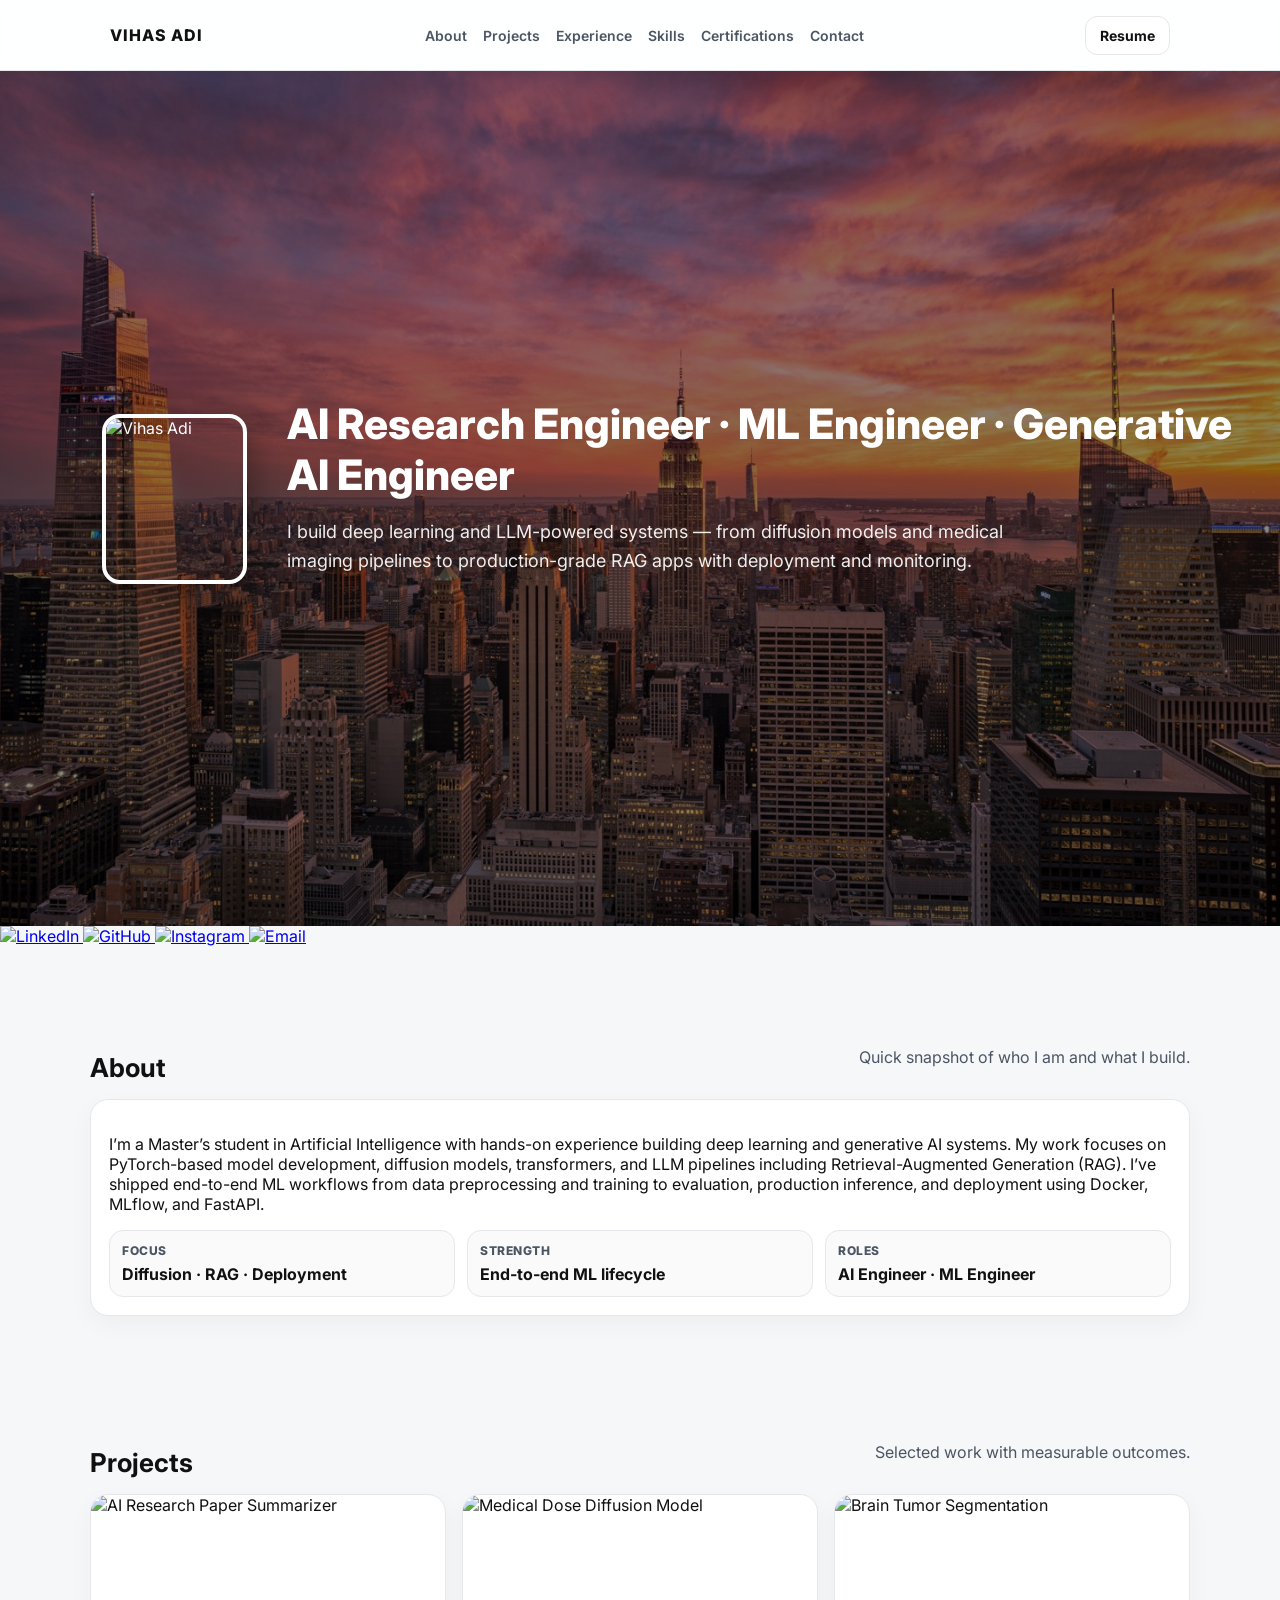
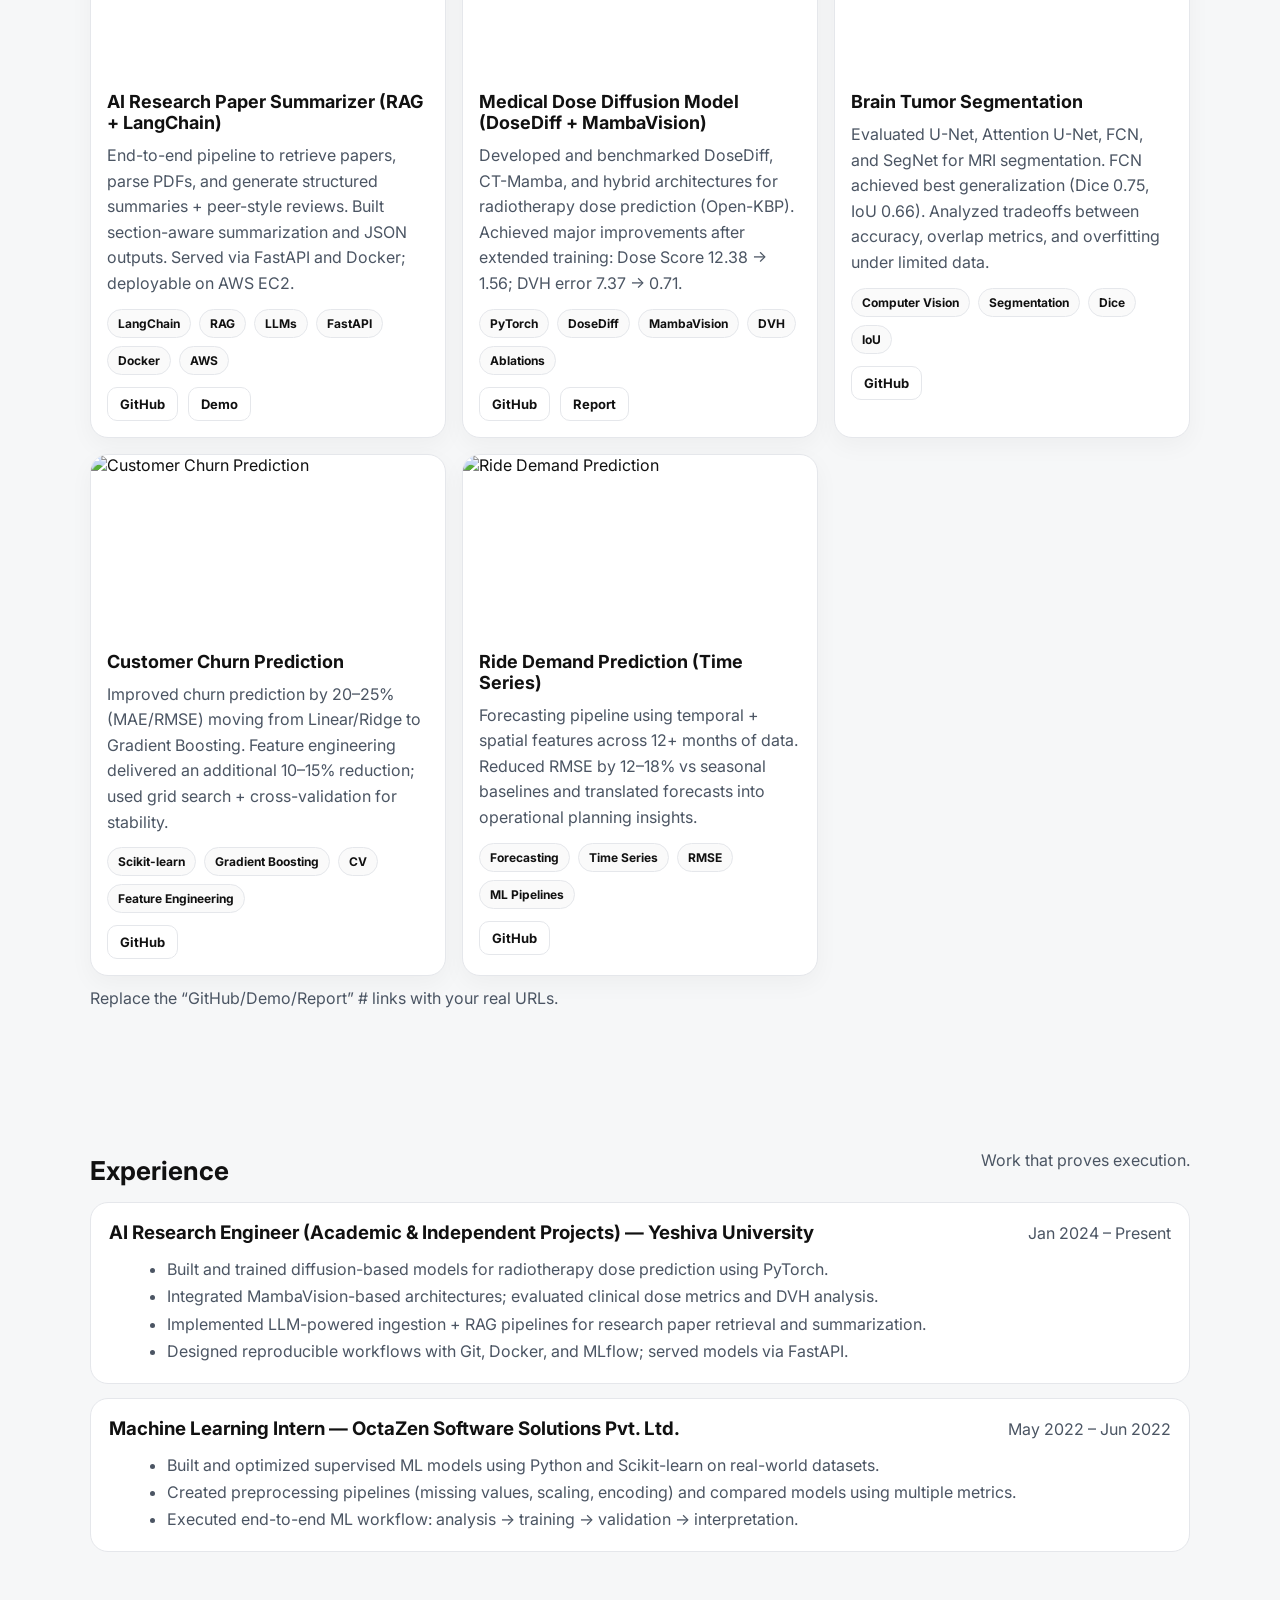
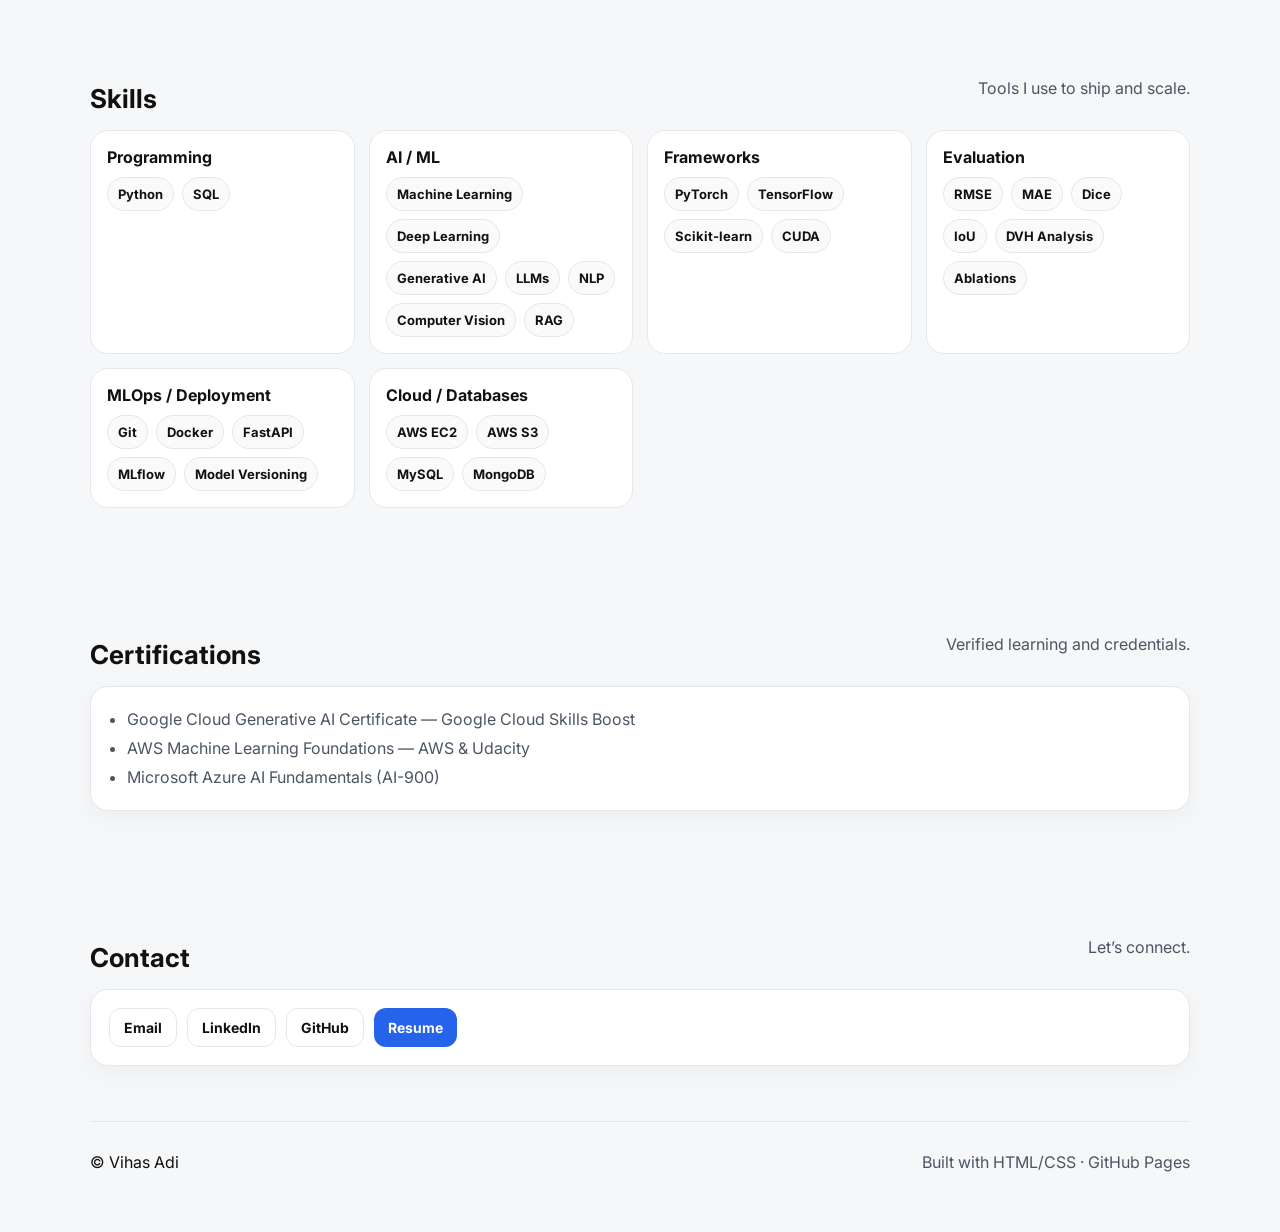
==== index.html @ 81553de4 "Add social media and email links to index.html Added social media links and email contact section." ====
<!doctype html>
<html lang="en">
<head>
  <meta charset="utf-8" />
  <meta name="viewport" content="width=device-width, initial-scale=1" />
  <title>Vihas Adi | AI/ML Portfolio</title>
  <meta name="description" content="Vihas Adi — AI Research Engineer / ML Engineer / Generative AI Engineer. Projects in diffusion models, RAG, deployment, and medical imaging." />
  <link rel="preconnect" href="https://fonts.googleapis.com">
  <link rel="preconnect" href="https://fonts.gstatic.com" crossorigin>
  <link href="https://fonts.googleapis.com/css2?family=Inter:wght@400;600;800&display=swap" rel="stylesheet">
  <link rel="stylesheet" href="styles.css" />
</head>

<body>
  <!-- NAV -->
  <header class="nav">
    <div class="container nav-inner">
      <a class="brand" href="#top">VIHAS ADI</a>
      <nav class="links">
        <a href="#about">About</a>
        <a href="#projects">Projects</a>
        <a href="#experience">Experience</a>
        <a href="#skills">Skills</a>
        <a href="#certs">Certifications</a>
        <a href="#contact">Contact</a>
      </nav>
      <div class="nav-cta">
        <a class="btn" href="files/Vihas_Resume.pdf" target="_blank" rel="noopener">Resume</a>
      </div>
    </div>
  </header>

  <section class="hero">
  <div class="hero-overlay"></div>

  <div class="hero-inner">
    <img src="assets/vihas.jpg" class="hero-photo" alt="Vihas Adi" />

    <div class="hero-text">
      <h1>
        AI Research Engineer · ML Engineer · Generative AI Engineer
      </h1>

      <p class="hero-desc">
        I build deep learning and LLM-powered systems — from diffusion models and
        medical imaging pipelines to production-grade RAG apps with deployment
        and monitoring.
      </p>
    </div>
  </div>
</section>

<div class="hero-socials">
  <a href="https://www.linkedin.com/in/YOUR_LINKEDIN" target="_blank" aria-label="LinkedIn">
    <img src="assets/icons/linkedin.svg" alt="LinkedIn">
  </a>

  <a href="https://github.com/YOUR_GITHUB" target="_blank" aria-label="GitHub">
    <img src="assets/icons/github.svg" alt="GitHub">
  </a>

  <a href="https://www.instagram.com/YOUR_INSTAGRAM" target="_blank" aria-label="Instagram">
    <img src="assets/icons/instagram.svg" alt="Instagram">
  </a>

  <a href="mailto:adivihas@gmail.com" aria-label="Email">
    <img src="assets/icons/mail.svg" alt="Email">
  </a>
</div>


  <main class="container main">
    <!-- ABOUT -->
    <section id="about" class="section">
      <div class="section-head">
        <h2>About</h2>
        <p class="muted">Quick snapshot of who I am and what I build.</p>
      </div>

      <div class="card">
        <p>
          I’m a Master’s student in Artificial Intelligence with hands-on experience building deep learning and generative AI systems.
          My work focuses on PyTorch-based model development, diffusion models, transformers, and LLM pipelines including Retrieval-Augmented Generation (RAG).
          I’ve shipped end-to-end ML workflows from data preprocessing and training to evaluation, production inference, and deployment using Docker, MLflow, and FastAPI.
        </p>
        <div class="facts">
          <div class="fact"><div class="k">Focus</div><div class="v">Diffusion · RAG · Deployment</div></div>
          <div class="fact"><div class="k">Strength</div><div class="v">End-to-end ML lifecycle</div></div>
          <div class="fact"><div class="k">Roles</div><div class="v">AI Engineer · ML Engineer</div></div>
        </div>
      </div>
    </section>

    <!-- PROJECTS -->
    <section id="projects" class="section">
      <div class="section-head">
        <h2>Projects</h2>
        <p class="muted">Selected work with measurable outcomes.</p>
      </div>

      <div class="grid">
        <!-- Project 1 -->
        <article class="project">
          <img src="assets/proj-paper.jpg" alt="AI Research Paper Summarizer" />
          <div class="p-body">
            <h3>AI Research Paper Summarizer (RAG + LangChain)</h3>
            <p>
              End-to-end pipeline to retrieve papers, parse PDFs, and generate structured summaries + peer-style reviews.
              Built section-aware summarization and JSON outputs. Served via FastAPI and Docker; deployable on AWS EC2.
            </p>
            <div class="tags">
              <span>LangChain</span><span>RAG</span><span>LLMs</span><span>FastAPI</span><span>Docker</span><span>AWS</span>
            </div>
            <div class="p-links">
              <a class="btn small" href="#" target="_blank" rel="noopener">GitHub</a>
              <a class="btn small ghost" href="#" target="_blank" rel="noopener">Demo</a>
            </div>
          </div>
        </article>

        <!-- Project 2 -->
        <article class="project">
          <img src="assets/proj-dosediff.jpg" alt="Medical Dose Diffusion Model" />
          <div class="p-body">
            <h3>Medical Dose Diffusion Model (DoseDiff + MambaVision)</h3>
            <p>
              Developed and benchmarked DoseDiff, CT-Mamba, and hybrid architectures for radiotherapy dose prediction (Open-KBP).
              Achieved major improvements after extended training: Dose Score 12.38 → 1.56; DVH error 7.37 → 0.71.
            </p>
            <div class="tags">
              <span>PyTorch</span><span>DoseDiff</span><span>MambaVision</span><span>DVH</span><span>Ablations</span>
            </div>
            <div class="p-links">
              <a class="btn small" href="#" target="_blank" rel="noopener">GitHub</a>
              <a class="btn small ghost" href="#" target="_blank" rel="noopener">Report</a>
            </div>
          </div>
        </article>

        <!-- Project 3 -->
        <article class="project">
          <img src="assets/proj-brain.jpg" alt="Brain Tumor Segmentation" />
          <div class="p-body">
            <h3>Brain Tumor Segmentation</h3>
            <p>
              Evaluated U-Net, Attention U-Net, FCN, and SegNet for MRI segmentation. FCN achieved best generalization (Dice 0.75, IoU 0.66).
              Analyzed tradeoffs between accuracy, overlap metrics, and overfitting under limited data.
            </p>
            <div class="tags">
              <span>Computer Vision</span><span>Segmentation</span><span>Dice</span><span>IoU</span>
            </div>
            <div class="p-links">
              <a class="btn small" href="#" target="_blank" rel="noopener">GitHub</a>
            </div>
          </div>
        </article>

        <!-- Project 4 -->
        <article class="project">
          <img src="assets/proj-churn.jpg" alt="Customer Churn Prediction" />
          <div class="p-body">
            <h3>Customer Churn Prediction</h3>
            <p>
              Improved churn prediction by 20–25% (MAE/RMSE) moving from Linear/Ridge to Gradient Boosting.
              Feature engineering delivered an additional 10–15% reduction; used grid search + cross-validation for stability.
            </p>
            <div class="tags">
              <span>Scikit-learn</span><span>Gradient Boosting</span><span>CV</span><span>Feature Engineering</span>
            </div>
            <div class="p-links">
              <a class="btn small" href="#" target="_blank" rel="noopener">GitHub</a>
            </div>
          </div>
        </article>

        <!-- Project 5 -->
        <article class="project">
          <img src="assets/proj-ride.jpg" alt="Ride Demand Prediction" />
          <div class="p-body">
            <h3>Ride Demand Prediction (Time Series)</h3>
            <p>
              Forecasting pipeline using temporal + spatial features across 12+ months of data.
              Reduced RMSE by 12–18% vs seasonal baselines and translated forecasts into operational planning insights.
            </p>
            <div class="tags">
              <span>Forecasting</span><span>Time Series</span><span>RMSE</span><span>ML Pipelines</span>
            </div>
            <div class="p-links">
              <a class="btn small" href="#" target="_blank" rel="noopener">GitHub</a>
            </div>
          </div>
        </article>
      </div>

      <p class="hint muted">
        Replace the “GitHub/Demo/Report” # links with your real URLs.
      </p>
    </section>

    <!-- EXPERIENCE -->
    <section id="experience" class="section">
      <div class="section-head">
        <h2>Experience</h2>
        <p class="muted">Work that proves execution.</p>
      </div>

      <div class="stack">
        <div class="role">
          <div class="role-head">
            <h3>AI Research Engineer (Academic & Independent Projects) — Yeshiva University</h3>
            <span class="muted">Jan 2024 – Present</span>
          </div>
          <ul>
            <li>Built and trained diffusion-based models for radiotherapy dose prediction using PyTorch.</li>
            <li>Integrated MambaVision-based architectures; evaluated clinical dose metrics and DVH analysis.</li>
            <li>Implemented LLM-powered ingestion + RAG pipelines for research paper retrieval and summarization.</li>
            <li>Designed reproducible workflows with Git, Docker, and MLflow; served models via FastAPI.</li>
          </ul>
        </div>

        <div class="role">
          <div class="role-head">
            <h3>Machine Learning Intern — OctaZen Software Solutions Pvt. Ltd.</h3>
            <span class="muted">May 2022 – Jun 2022</span>
          </div>
          <ul>
            <li>Built and optimized supervised ML models using Python and Scikit-learn on real-world datasets.</li>
            <li>Created preprocessing pipelines (missing values, scaling, encoding) and compared models using multiple metrics.</li>
            <li>Executed end-to-end ML workflow: analysis → training → validation → interpretation.</li>
          </ul>
        </div>
      </div>
    </section>

    <!-- SKILLS -->
    <section id="skills" class="section">
      <div class="section-head">
        <h2>Skills</h2>
        <p class="muted">Tools I use to ship and scale.</p>
      </div>

      <div class="pillgrid">
        <div class="pillcard">
          <h4>Programming</h4>
          <div class="pills"><span>Python</span><span>SQL</span></div>
        </div>
        <div class="pillcard">
          <h4>AI / ML</h4>
          <div class="pills"><span>Machine Learning</span><span>Deep Learning</span><span>Generative AI</span><span>LLMs</span><span>NLP</span><span>Computer Vision</span><span>RAG</span></div>
        </div>
        <div class="pillcard">
          <h4>Frameworks</h4>
          <div class="pills"><span>PyTorch</span><span>TensorFlow</span><span>Scikit-learn</span><span>CUDA</span></div>
        </div>
        <div class="pillcard">
          <h4>Evaluation</h4>
          <div class="pills"><span>RMSE</span><span>MAE</span><span>Dice</span><span>IoU</span><span>DVH Analysis</span><span>Ablations</span></div>
        </div>
        <div class="pillcard">
          <h4>MLOps / Deployment</h4>
          <div class="pills"><span>Git</span><span>Docker</span><span>FastAPI</span><span>MLflow</span><span>Model Versioning</span></div>
        </div>
        <div class="pillcard">
          <h4>Cloud / Databases</h4>
          <div class="pills"><span>AWS EC2</span><span>AWS S3</span><span>MySQL</span><span>MongoDB</span></div>
        </div>
      </div>
    </section>

    <!-- CERTS -->
    <section id="certs" class="section">
      <div class="section-head">
        <h2>Certifications</h2>
        <p class="muted">Verified learning and credentials.</p>
      </div>

      <div class="card">
        <ul class="simple">
          <li>Google Cloud Generative AI Certificate — Google Cloud Skills Boost</li>
          <li>AWS Machine Learning Foundations — AWS & Udacity</li>
          <li>Microsoft Azure AI Fundamentals (AI-900)</li>
        </ul>
      </div>
    </section>

    <!-- CONTACT -->
    <section id="contact" class="section">
      <div class="section-head">
        <h2>Contact</h2>
        <p class="muted">Let’s connect.</p>
      </div>

      <div class="card contact">
        <a class="btn" href="mailto:adivihas@gmail.com">Email</a>
        <a class="btn" href="#" target="_blank" rel="noopener">LinkedIn</a>
        <a class="btn" href="#" target="_blank" rel="noopener">GitHub</a>
        <a class="btn primary" href="files/Vihas_Resume.pdf" target="_blank" rel="noopener">Resume</a>
      </div>
    </section>

    <footer class="footer">
      <span>© <span id="year"></span> Vihas Adi</span>
      <span class="muted">Built with HTML/CSS · GitHub Pages</span>
    </footer>
  </main>

  <script src="script.js"></script>
</body>
</html>
---- styles.css ----
:root{
  --bg:#f6f7f8;
  --white:#ffffff;
  --text:#111111;
  --muted:#4b5563;
  --border:#e5e7eb;
  --shadow: 0 10px 30px rgba(0,0,0,0.08);
  --accent:#111111;
  --accent2:#2563eb;
}

*{ box-sizing:border-box; }
html{ scroll-behavior:smooth; }
body{
  margin:0;
  font-family:Inter,system-ui,Segoe UI,Roboto,Arial,sans-serif;
  color:var(--text);
  background:var(--bg);
}

/* Container */
.container{
  max-width:1100px;
  margin:0 auto;
  padding:0 20px;
}

/* Nav */
.nav{
  position:sticky; top:0; z-index:50;
  background:rgba(255,255,255,0.9);
  backdrop-filter: blur(10px);
  border-bottom:1px solid var(--border);
}
.nav-inner{
  height:70px;
  display:flex;
  align-items:center;
  justify-content:space-between;
  gap:16px;
}
.brand{
  text-decoration:none;
  font-weight:800;
  letter-spacing:1px;
  color:var(--text);
}
.links{
  display:flex;
  gap:16px;
  flex-wrap:wrap;
  justify-content:center;
}
.links a{
  text-decoration:none;
  color:var(--muted);
  font-weight:600;
  font-size:14px;
}
.links a:hover{ color:var(--text); }
.nav-cta{ display:flex; gap:10px; }

/* Buttons */
.btn{
  display:inline-flex;
  align-items:center;
  justify-content:center;
  gap:8px;
  padding:10px 14px;
  border-radius:12px;
  border:1px solid var(--border);
  background:var(--white);
  color:var(--text);
  text-decoration:none;
  font-weight:700;
  font-size:14px;
}
.btn:hover{ transform: translateY(-1px); }
.btn.primary{
  background:var(--accent2);
  border-color:var(--accent2);
  color:#fff;
}
.btn.ghost{
  background:transparent;
}
.btn.small{
  padding:8px 12px;
  border-radius:10px;
  font-size:13px;
}

/* Hero */
.hero{
  height:78vh;
  min-height:560px;
  background-size:cover;
  background-position:center;
  position:relative;
}
.hero-overlay{
  position:absolute; inset:0;
  background: linear-gradient(
    rgba(0,0,0,0.35),
    rgba(0,0,0,0.35)
  );
}
.hero-content{
  position:relative;
  height:100%;
  display:flex;
  align-items:flex-end;
  padding-bottom:40px;
}
.hero-card{
  width:100%;
  display:grid;
  grid-template-columns: 180px 1fr;
  gap:18px;
  background:rgba(255,255,255,0.92);
  border:1px solid rgba(255,255,255,0.6);
  border-radius:18px;
  padding:18px;
  box-shadow: var(--shadow);
}
.avatar{
  width:180px;
  height:180px;
  object-fit:cover;
  border-radius:16px;
  border:1px solid var(--border);
  background:#fff;
}
.hero-text h1{
  margin:0;
  font-size:28px;
  line-height:1.15;
}
.sub{
  margin:10px 0 0;
  color:var(--muted);
  line-height:1.6;
}
.hero-actions{
  margin-top:14px;
  display:flex;
  flex-wrap:wrap;
  gap:10px;
}
.meta{
  margin-top:12px;
  display:flex;
  flex-wrap:wrap;
  gap:14px;
  color:var(--muted);
  font-weight:600;
  font-size:14px;
}
.meta a{ color:var(--muted); text-decoration:none; }
.meta a:hover{ color:var(--text); }

/* Main */
.main{ padding: 30px 0 60px; }
.section{
  padding: 55px 0;
}
.section-head{
  display:flex;
  align-items:flex-end;
  justify-content:space-between;
  gap:18px;
  margin-bottom:16px;
}
.section-head h2{
  margin:0;
  font-size:26px;
}
.muted{ color:var(--muted); }
.card{
  background:var(--white);
  border:1px solid var(--border);
  border-radius:18px;
  padding:18px;
  box-shadow: 0 8px 24px rgba(0,0,0,0.04);
}
.facts{
  margin-top:14px;
  display:grid;
  grid-template-columns: repeat(3, minmax(0,1fr));
  gap:12px;
}
.fact{
  border:1px solid var(--border);
  border-radius:14px;
  padding:12px;
  background:#fafafa;
}
.fact .k{ font-weight:800; font-size:12px; color:var(--muted); text-transform:uppercase; letter-spacing:.5px; }
.fact .v{ margin-top:6px; font-weight:700; }

/* Projects */
.grid{
  display:grid;
  grid-template-columns: repeat(auto-fit, minmax(280px, 1fr));
  gap:16px;
}
.project{
  background:var(--white);
  border:1px solid var(--border);
  border-radius:18px;
  overflow:hidden;
  box-shadow: 0 8px 24px rgba(0,0,0,0.04);
  transition: transform .2s ease;
}
.project:hover{ transform: translateY(-2px); }
.project img{
  width:100%;
  height:180px;
  object-fit:cover;
  display:block;
}
.p-body{ padding:16px; }
.p-body h3{ margin:0; font-size:18px; }
.p-body p{ margin:10px 0 0; color:var(--muted); line-height:1.6; }
.tags{
  margin-top:12px;
  display:flex;
  flex-wrap:wrap;
  gap:8px;
}
.tags span{
  font-size:12px;
  font-weight:700;
  padding:6px 10px;
  border-radius:999px;
  border:1px solid var(--border);
  background:#fafafa;
}
.p-links{
  margin-top:12px;
  display:flex;
  gap:10px;
  flex-wrap:wrap;
}
.hint{ margin-top:12px; }

/* Experience */
.stack{ display:grid; gap:14px; }
.role{
  background:var(--white);
  border:1px solid var(--border);
  border-radius:18px;
  padding:18px;
}
.role-head{
  display:flex;
  justify-content:space-between;
  gap:12px;
  flex-wrap:wrap;
  align-items:baseline;
}
.role h3{ margin:0; }
.role ul{
  margin:12px 0 0 18px;
  color:var(--muted);
  line-height:1.7;
}

/* Skills */
.pillgrid{
  display:grid;
  grid-template-columns: repeat(auto-fit, minmax(260px,1fr));
  gap:14px;
}
.pillcard{
  background:var(--white);
  border:1px solid var(--border);
  border-radius:18px;
  padding:16px;
}
.pillcard h4{ margin:0 0 10px; }
.pills{
  display:flex;
  flex-wrap:wrap;
  gap:8px;
}
.pills span{
  font-size:13px;
  font-weight:700;
  padding:8px 10px;
  border-radius:999px;
  border:1px solid var(--border);
  background:#fafafa;
}

/* Lists */
.simple{ margin:0; padding-left:18px; color:var(--muted); line-height:1.8; }

/* Contact */
.contact{ display:flex; gap:10px; flex-wrap:wrap; }

/* Footer */
.footer{
  padding-top:30px;
  border-top:1px solid var(--border);
  display:flex;
  justify-content:space-between;
  gap:12px;
  flex-wrap:wrap;
}

/* Responsive */
@media (max-width: 860px){
  .links{ display:none; } /* keep simple on mobile; you can add hamburger later */
  .hero-card{ grid-template-columns: 1fr; }
  .avatar{ width:140px; height:140px; }
  .facts{ grid-template-columns: 1fr; }
  .hero{ min-height:640px; }
}

/* FULL-BLEED HERO */
.hero {
  position: relative;
  height: 100vh;
  background-image: url("assets/nyc.jpg");
  background-size: cover;
  background-position: center top;
}

/* Dark overlay for contrast */
.hero-overlay {
  position: absolute;
  inset: 0;
  background: rgba(0, 0, 0, 0.45);
}

/* Content container */
.hero-inner {
  position: relative;
  height: 100%;
  display: flex;
  align-items: center;
  gap: 40px;
  padding-left: 8%;
  color: white;
}

/* Profile photo */
.hero-photo {
  width: 180px;
  height: 180px;
  object-fit: cover;
  border-radius: 18px;
  border: 4px solid white;
  box-shadow: 0 10px 40px rgba(0,0,0,0.4);
}

/* Text */
.hero-text h1 {
  font-size: 48px;
  font-weight: 800;
  margin-bottom: 10px;
}

.hero-text h2 {
  font-size: 20px;
  font-weight: 500;
  color: rgba(255,255,255,0.9);
}

/* Mobile */
@media (max-width: 768px) {
  .hero-inner {
    flex-direction: column;
    padding: 0 20px;
    text-align: center;
    justify-content: center;
  }

  .hero-photo {
    width: 140px;
    height: 140px;
  }

  .hero-text h1 {
    font-size: 32px;
  }
}

/* FULL HERO – TEXT DIRECTLY ON IMAGE */
.hero {
  position: relative;
  height: 95vh;
  background-image: url("assets/nyc.jpg");
  background-size: cover;
  background-position: center top;
}

/* Overlay */
.hero-overlay {
  position: absolute;
  inset: 0;
  background: rgba(0, 0, 0, 0.45);
}

/* Layout */
.hero-inner {
  position: relative;
  height: 100%;
  display: flex;
  align-items: center;
  gap: 40px;
  padding-left: 8%;
  color: white;
}

/* Photo */
.hero-photo {
  width: 170px;
  height: 170px;
  border-radius: 18px;
  object-fit: cover;
  border: 4px solid white;
  box-shadow: 0 12px 40px rgba(0,0,0,0.45);
}

/* Text */
.hero-text h1 {
  font-size: 42px;
  font-weight: 800;
  line-height: 1.2;
  margin-bottom: 14px;
}

.hero-desc {
  font-size: 18px;
  max-width: 760px;
  line-height: 1.6;
  color: rgba(255,255,255,0.92);
  margin-bottom: 22px;
}

/* Buttons */
.hero-buttons {
  display: flex;
  gap: 12px;
  margin-bottom: 14px;
}

.btn.primary {
  background: #2563eb;
  color: white;
  border: none;
}

.btn.outline {
  background: transparent;
  border: 1px solid rgba(255,255,255,0.7);
  color: white;
}

/* Contact row */
.hero-meta {
  font-size: 14px;
  color: rgba(255,255,255,0.85);
}

/* Mobile */
@media (max-width: 768px) {
  .hero-inner {
    flex-direction: column;
    text-align: center;
    padding: 0 20px;
    justify-content: center;
  }

  .hero-text h1 {
    font-size: 30px;
  }

  .hero-desc {
    font-size: 16px;
  }
}
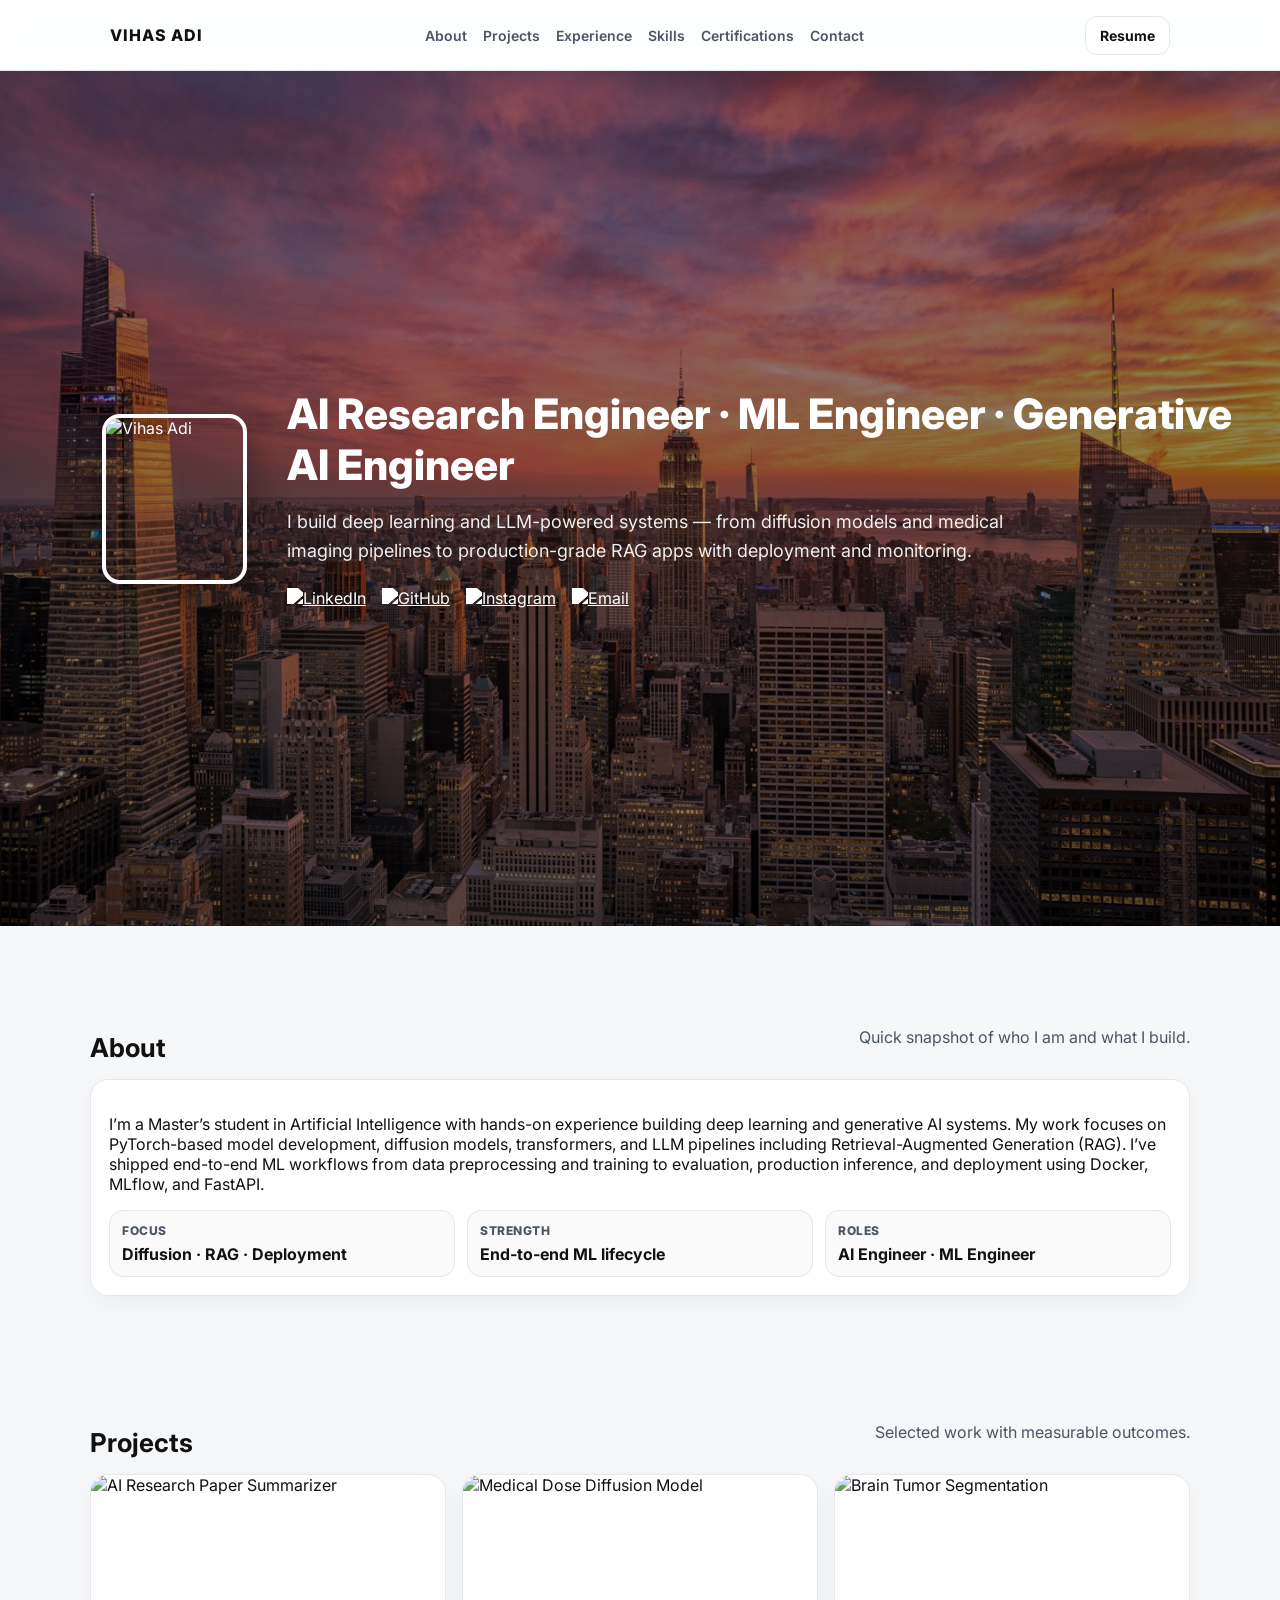
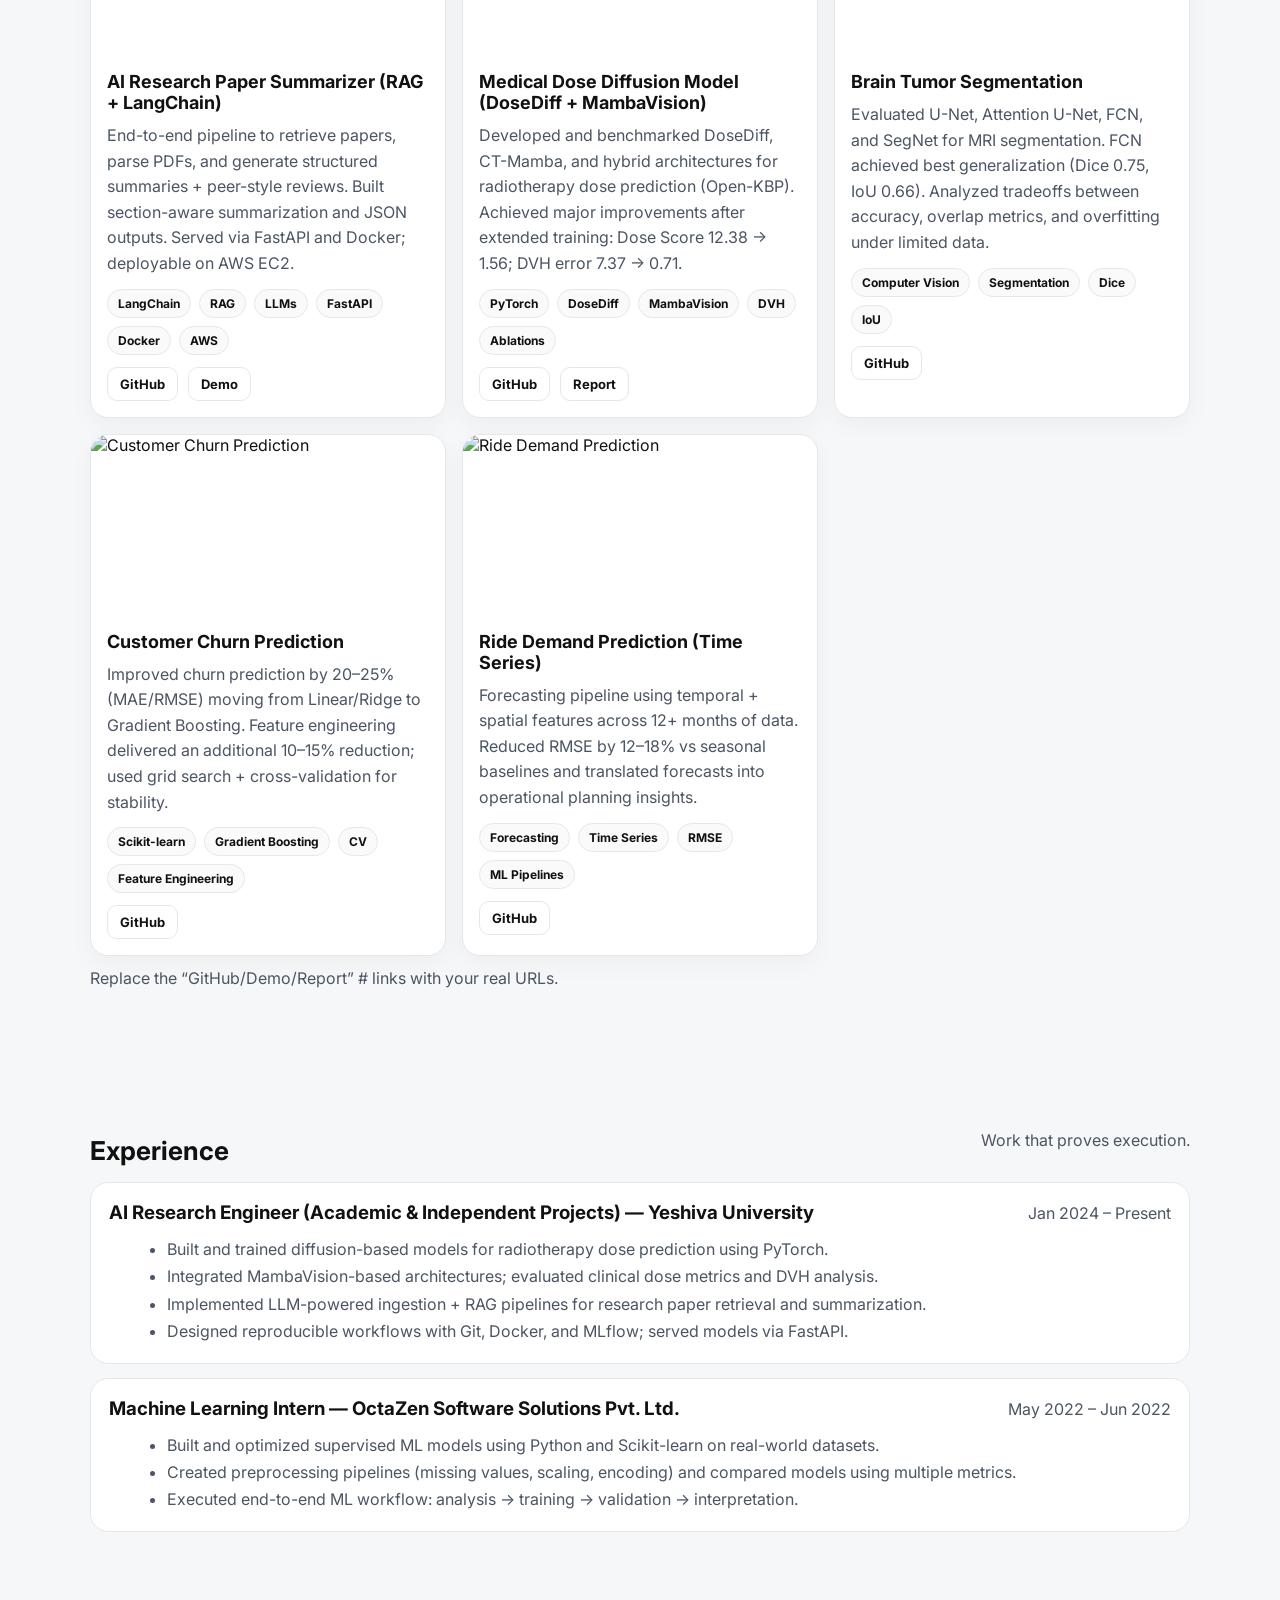
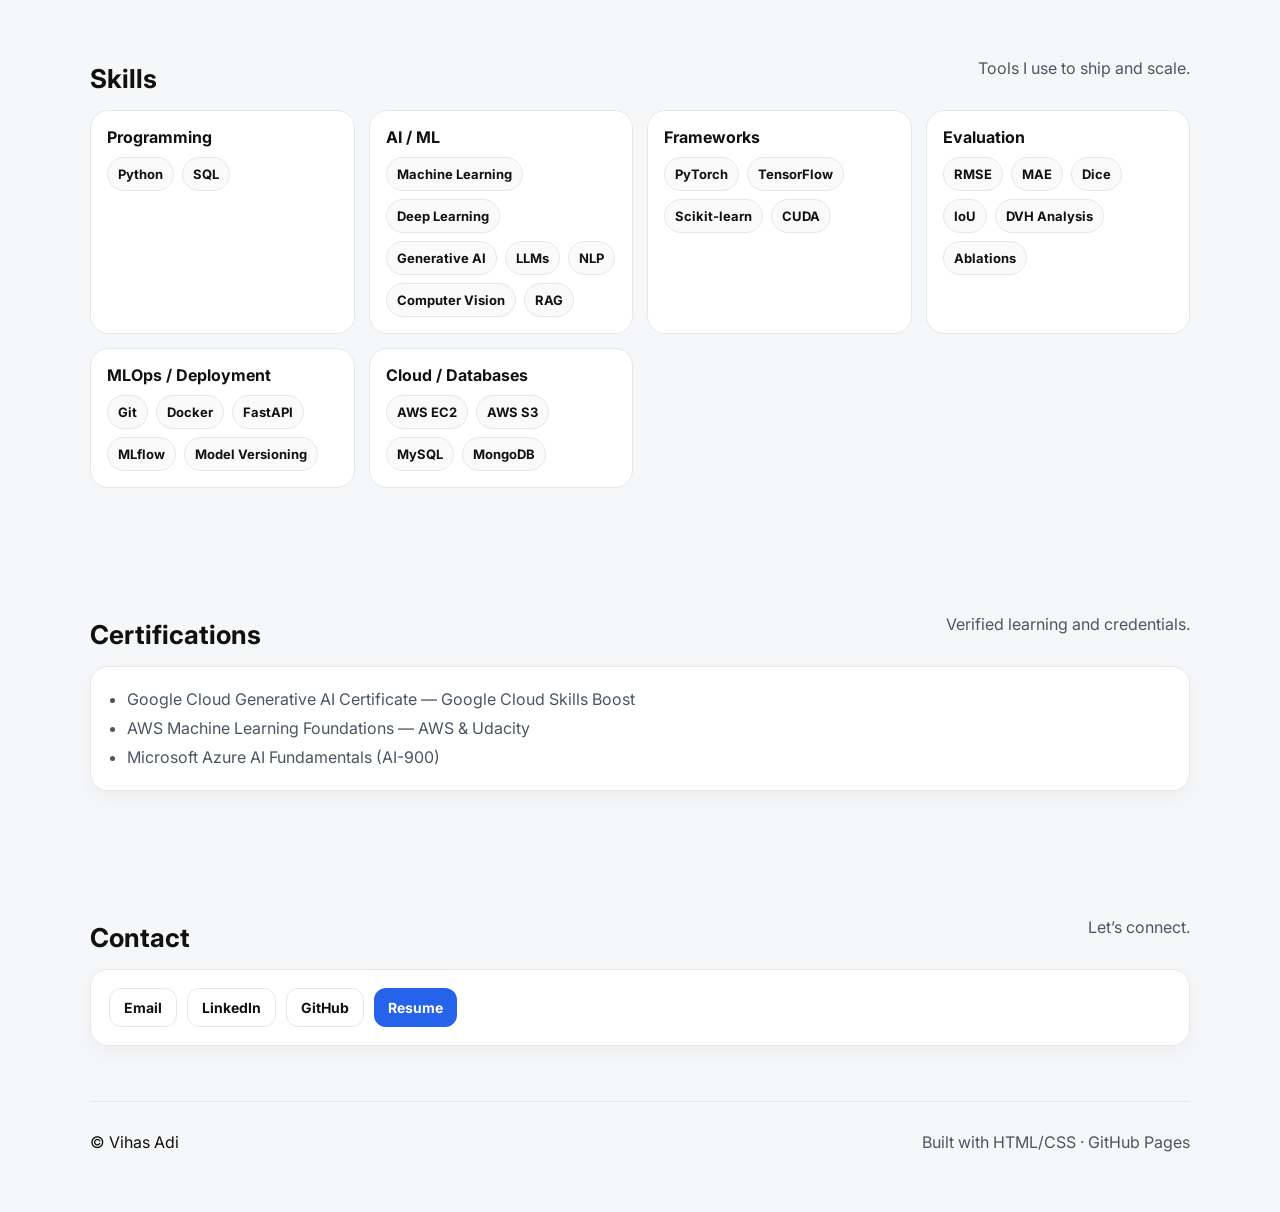
==== commit d37eb89d: "Update LinkedIn and GitHub links in index.html" ====
--- a/index.html
+++ b/index.html
@@ -46,27 +46,45 @@
         medical imaging pipelines to production-grade RAG apps with deployment
         and monitoring.
       </p>
+
+      <!-- SOCIAL ICONS (UNDER DESCRIPTION) -->
+      <div class="hero-socials">
+        <a class="icon-link"
+           href="https://www.linkedin.com/in/vihas-adi-009531294/"
+           target="_blank"
+           rel="noopener"
+           aria-label="LinkedIn">
+          <img class="icon" src="assets/icons/linkedin.png" alt="LinkedIn">
+        </a>
+
+        <a class="icon-link"
+           href="https://github.com/Vihasadi"
+           target="_blank"
+           rel="noopener"
+           aria-label="GitHub">
+          <img class="icon" src="assets/icons/github.png" alt="GitHub">
+        </a>
+
+        <a class="icon-link"
+           href="https://www.instagram.com/vihas_adi"
+           target="_blank"
+           rel="noopener"
+           aria-label="Instagram">
+          <img class="icon" src="assets/icons/instagram.png" alt="Instagram">
+        </a>
+
+        <a class="icon-link"
+           href="mailto:adivihas@gmail.com"
+           aria-label="Send email to Vihas"
+           title="Email me">
+          <img class="icon" src="assets/icons/mail.png" alt="Email">
+        </a>
+      </div>
     </div>
   </div>
 </section>
 
-<div class="hero-socials">
-  <a href="https://www.linkedin.com/in/YOUR_LINKEDIN" target="_blank" aria-label="LinkedIn">
-    <img src="assets/icons/linkedin.svg" alt="LinkedIn">
-  </a>
-
-  <a href="https://github.com/YOUR_GITHUB" target="_blank" aria-label="GitHub">
-    <img src="assets/icons/github.svg" alt="GitHub">
-  </a>
-
-  <a href="https://www.instagram.com/YOUR_INSTAGRAM" target="_blank" aria-label="Instagram">
-    <img src="assets/icons/instagram.svg" alt="Instagram">
-  </a>
-
-  <a href="mailto:adivihas@gmail.com" aria-label="Email">
-    <img src="assets/icons/mail.svg" alt="Email">
-  </a>
-</div>
+
 
 
   <main class="container main">
@@ -292,8 +310,8 @@
 
       <div class="card contact">
         <a class="btn" href="mailto:adivihas@gmail.com">Email</a>
-        <a class="btn" href="#" target="_blank" rel="noopener">LinkedIn</a>
-        <a class="btn" href="#" target="_blank" rel="noopener">GitHub</a>
+        <a class="btn" href="https://www.linkedin.com/in/vihas-adi-009531294/" target="_blank" rel="noopener">LinkedIn</a>
+        <a class="btn" href="https://github.com/Vihasadi" target="_blank" rel="noopener">GitHub</a>
         <a class="btn primary" href="files/Vihas_Resume.pdf" target="_blank" rel="noopener">Resume</a>
       </div>
     </section>
--- a/styles.css
+++ b/styles.css
@@ -482,3 +482,23 @@
     font-size: 16px;
   }
 }
+/* HERO SOCIAL ICONS */
+.hero-socials{
+  display:flex;
+  gap:16px;
+  margin-top:18px;
+  align-items:center;
+}
+
+.hero-socials .icon{
+  width:28px;
+  height:28px;
+  object-fit:contain;
+  filter: brightness(0) invert(1); /* turns dark PNG icons white */
+  transition: transform .2s ease, opacity .2s ease;
+}
+
+.hero-socials .icon-link:hover .icon{
+  transform: translateY(-3px);
+  opacity: 0.85;
+}
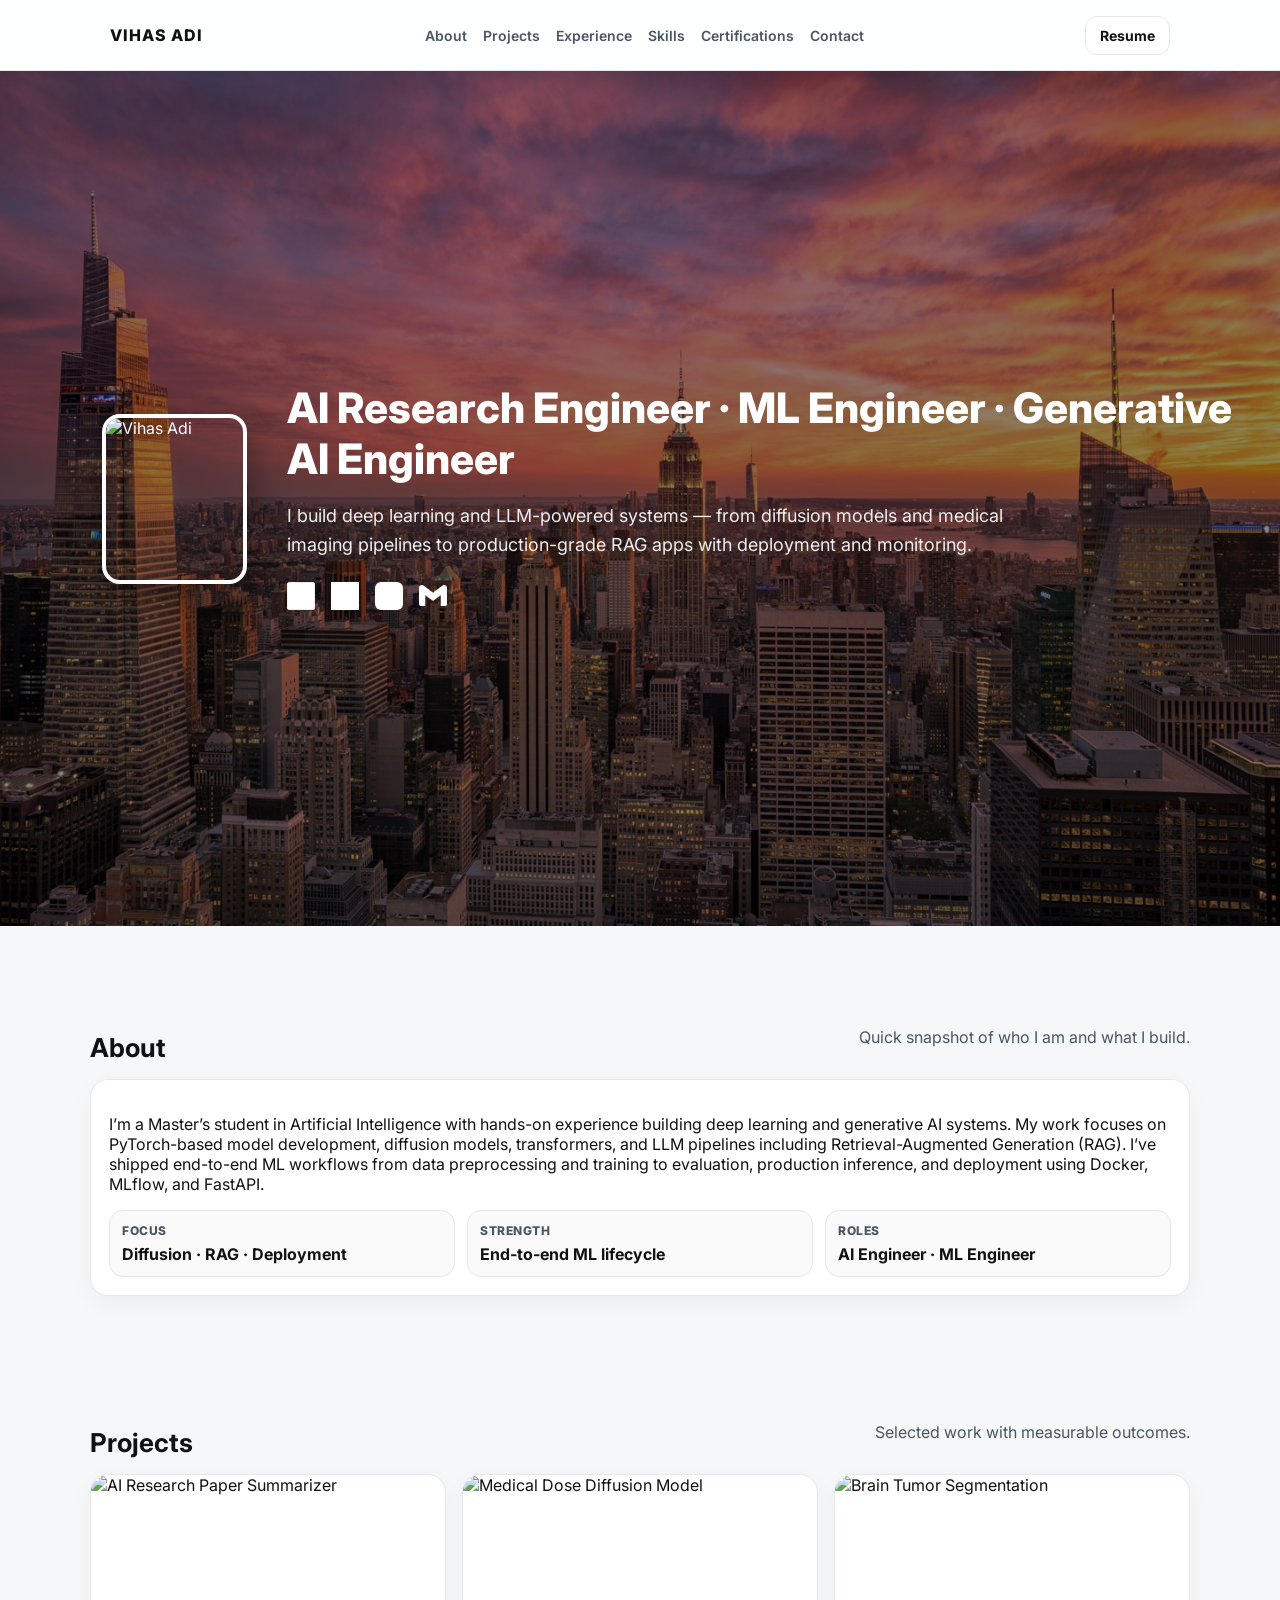
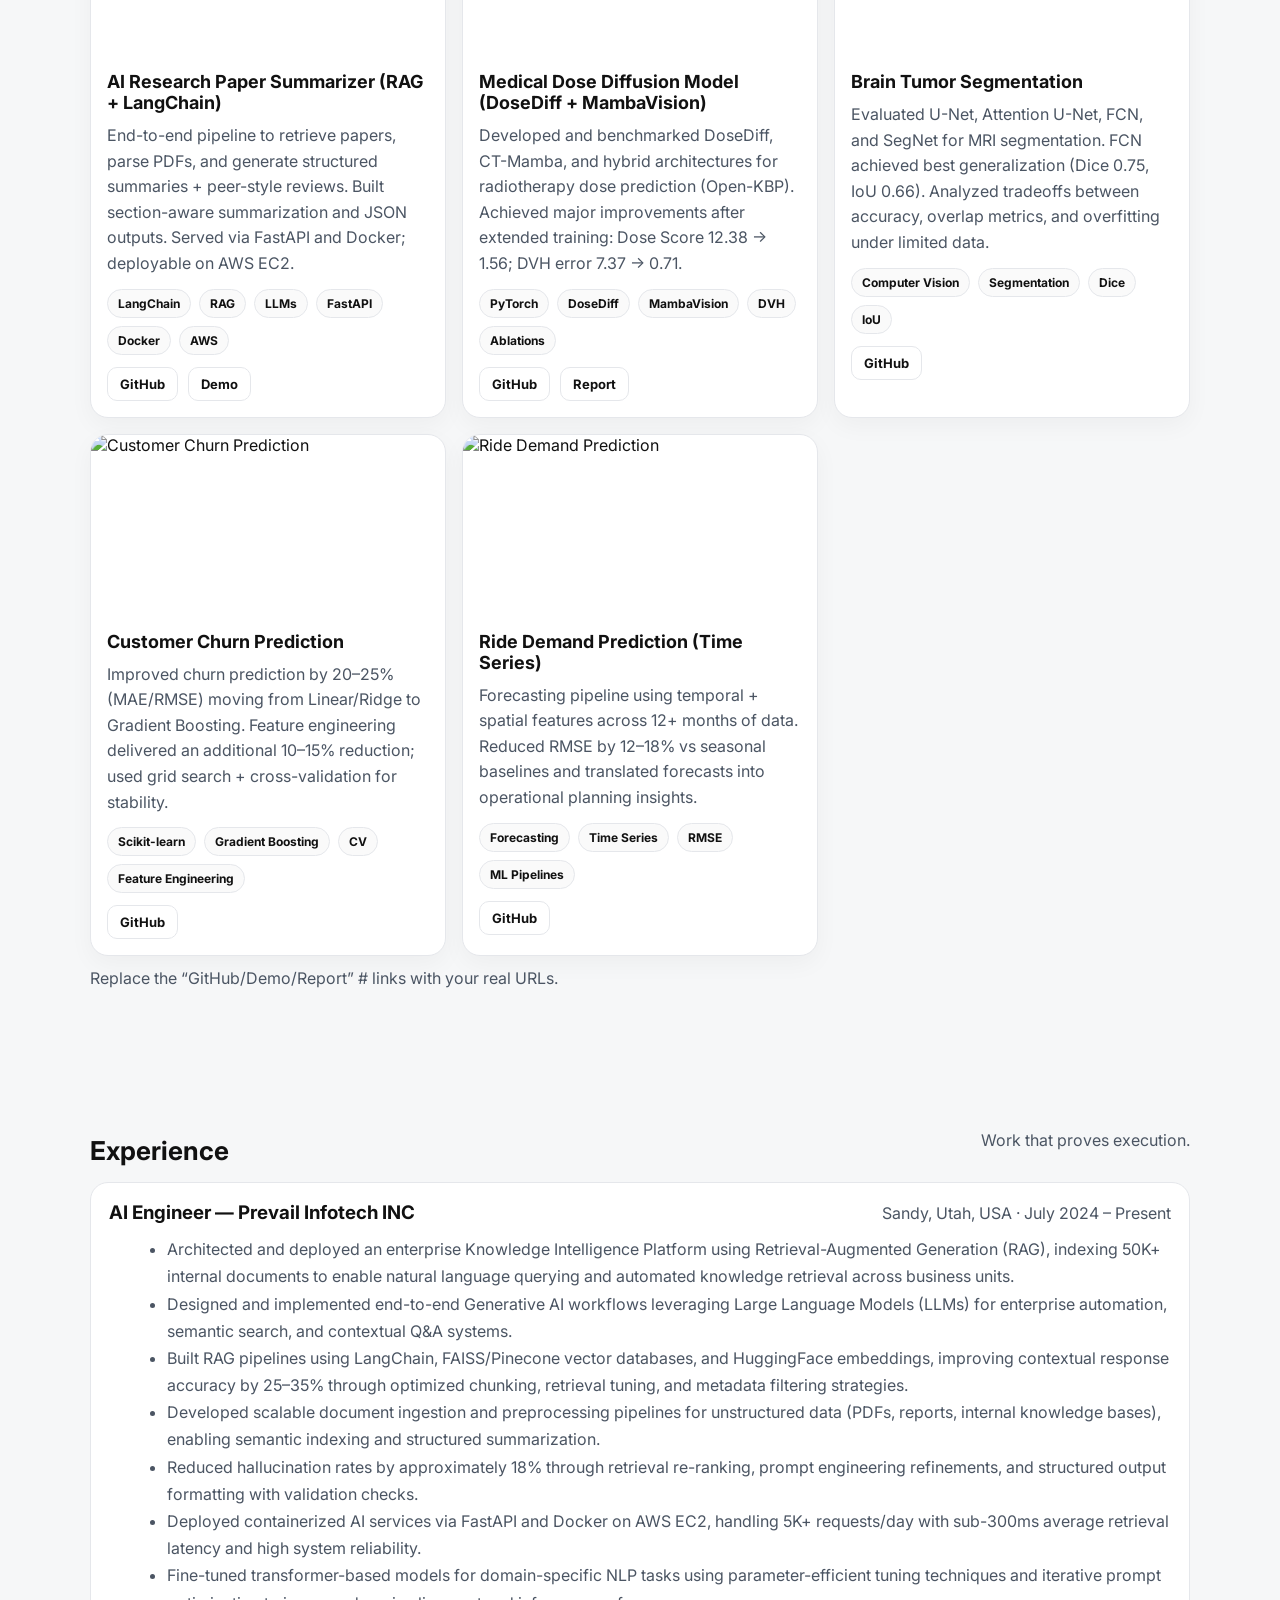
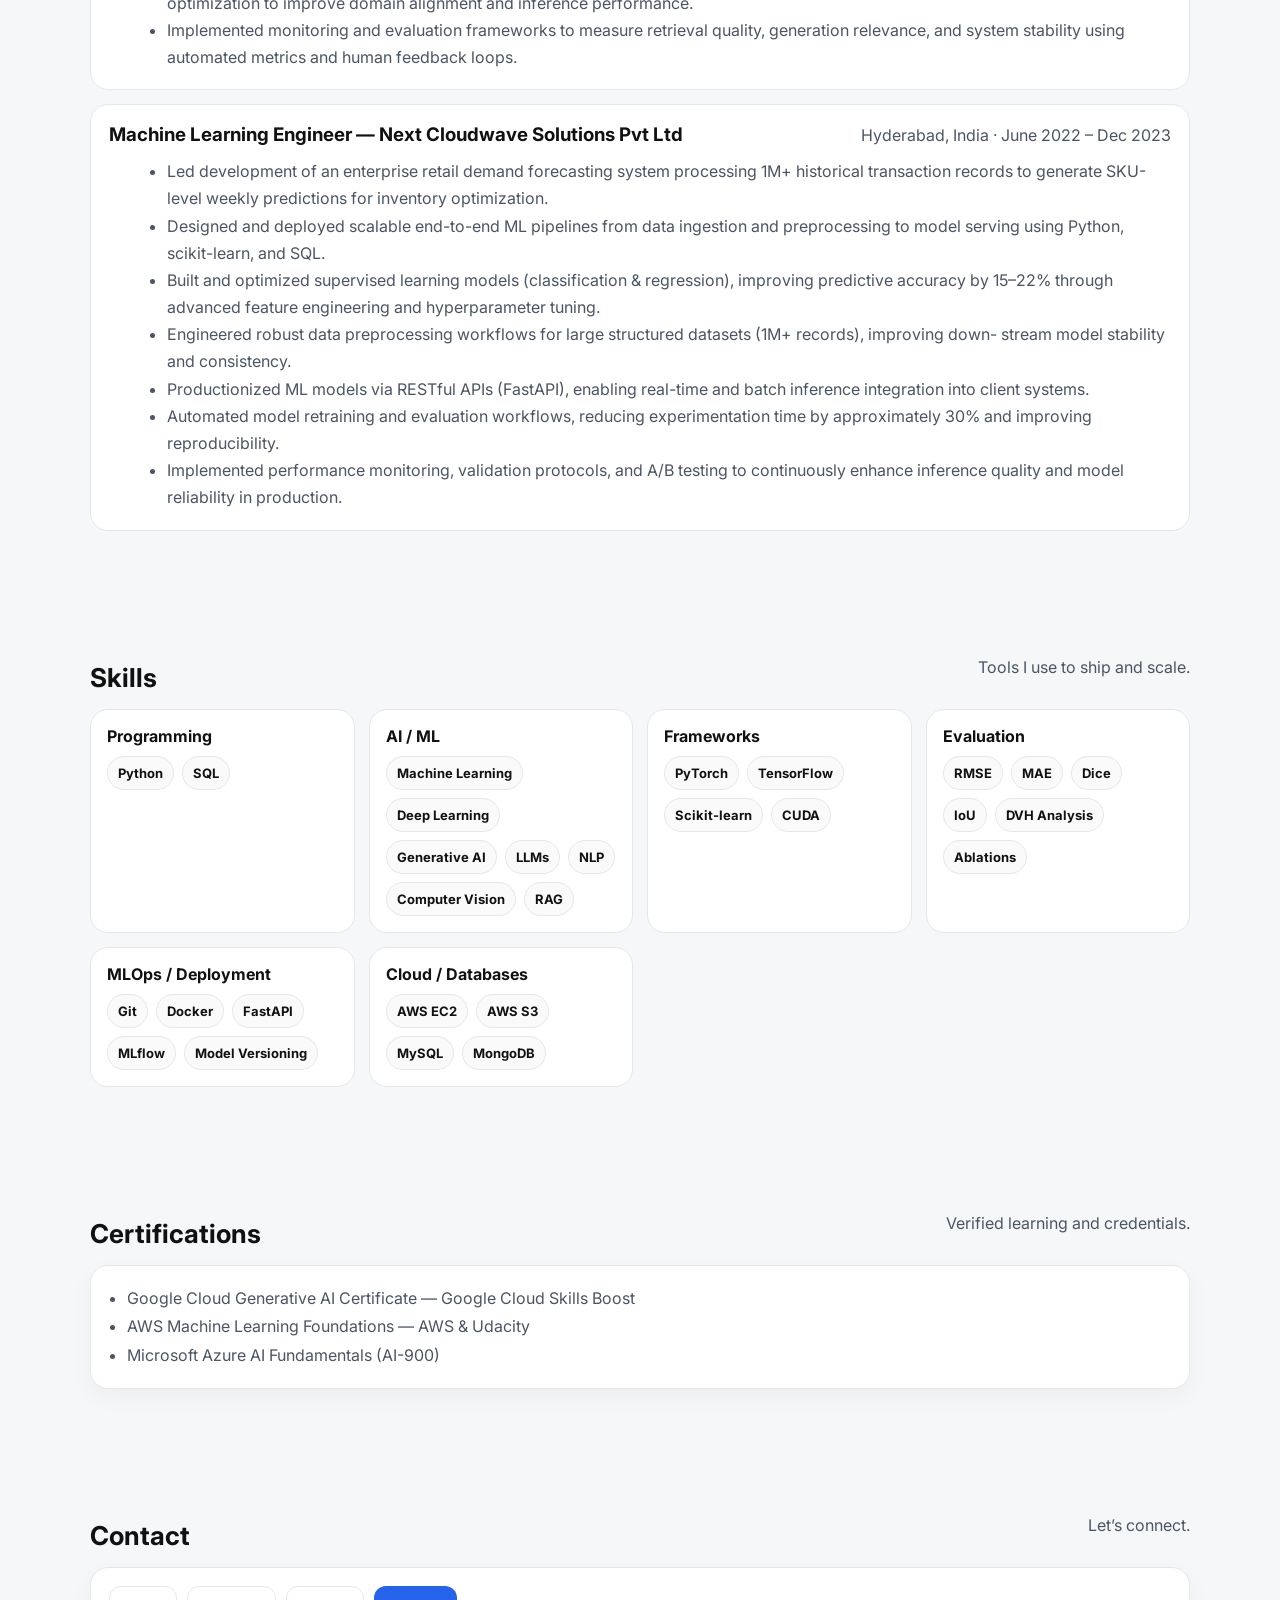
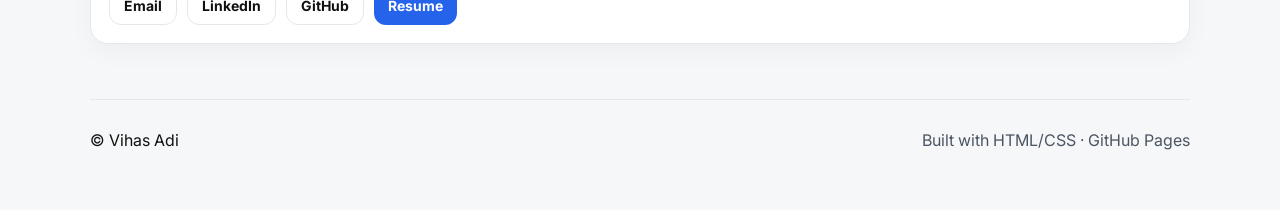
==== commit 1599cd87: "Update job titles and descriptions in index.html" ====
--- a/index.html
+++ b/index.html
@@ -47,7 +47,7 @@
         and monitoring.
       </p>
 
-      <!-- SOCIAL ICONS (UNDER DESCRIPTION) -->
+      <!-- SOCIAL ICONS -->
       <div class="hero-socials">
         <a class="icon-link"
            href="https://www.linkedin.com/in/vihas-adi-009531294/"
@@ -73,10 +73,12 @@
           <img class="icon" src="assets/icons/instagram.png" alt="Instagram">
         </a>
 
+        <!-- EMAIL (GMAIL COMPOSE – ALWAYS WORKS) -->
         <a class="icon-link"
-           href="mailto:adivihas@gmail.com"
-           aria-label="Send email to Vihas"
-           title="Email me">
+           href="https://mail.google.com/mail/?view=cm&fs=1&to=adivihas@gmail.com&su=Portfolio%20Contact&body=Hi%20Vihas,%0A%0AI%20found%20your%20portfolio%20and%20would%20like%20to%20connect."
+           target="_blank"
+           rel="noopener"
+           aria-label="Send email">
           <img class="icon" src="assets/icons/mail.png" alt="Email">
         </a>
       </div>
@@ -225,26 +227,41 @@
       <div class="stack">
         <div class="role">
           <div class="role-head">
-            <h3>AI Research Engineer (Academic & Independent Projects) — Yeshiva University</h3>
-            <span class="muted">Jan 2024 – Present</span>
+            <h3>AI Engineer — Prevail Infotech INC</h3>
+            <span class="muted">Sandy, Utah, USA · July 2024 – Present</span>
           </div>
           <ul>
-            <li>Built and trained diffusion-based models for radiotherapy dose prediction using PyTorch.</li>
-            <li>Integrated MambaVision-based architectures; evaluated clinical dose metrics and DVH analysis.</li>
-            <li>Implemented LLM-powered ingestion + RAG pipelines for research paper retrieval and summarization.</li>
-            <li>Designed reproducible workflows with Git, Docker, and MLflow; served models via FastAPI.</li>
+            <li>Architected and deployed an enterprise Knowledge Intelligence Platform using Retrieval-Augmented Generation (RAG), indexing 50K+ internal documents to enable natural language querying and automated knowledge retrieval across business units.</li>
+            <li>Designed and implemented end-to-end Generative AI workflows leveraging Large Language Models (LLMs) for enterprise automation, semantic search, and contextual Q&A systems.</li>
+            <li>Built RAG pipelines using LangChain, FAISS/Pinecone vector databases, and HuggingFace embeddings, improving contextual response accuracy by 25–35% through optimized chunking, retrieval tuning, and metadata filtering strategies.</li>
+            <li>Developed scalable document ingestion and preprocessing pipelines for unstructured data (PDFs, reports, internal knowledge bases), enabling semantic indexing and structured summarization.</li>
+            <li>Reduced hallucination rates by approximately 18% through retrieval re-ranking, prompt engineering refinements, and structured output formatting with validation checks.</li>
+            <li>Deployed containerized AI services via FastAPI and Docker on AWS EC2, handling 5K+ requests/day with sub-300ms average retrieval latency and high system reliability.</li>
+            <li>Fine-tuned transformer-based models for domain-specific NLP tasks using parameter-efficient tuning techniques and iterative prompt optimization to improve domain alignment and inference performance.</li>
+            <li>Implemented monitoring and evaluation frameworks to measure retrieval quality, generation relevance, and system stability using automated metrics and human feedback loops.</li>
           </ul>
         </div>
 
         <div class="role">
           <div class="role-head">
-            <h3>Machine Learning Intern — OctaZen Software Solutions Pvt. Ltd.</h3>
-            <span class="muted">May 2022 – Jun 2022</span>
+            <h3>Machine Learning Engineer — Next Cloudwave Solutions Pvt Ltd</h3>
+            <span class="muted">Hyderabad, India · June 2022 – Dec 2023</span>
           </div>
           <ul>
-            <li>Built and optimized supervised ML models using Python and Scikit-learn on real-world datasets.</li>
-            <li>Created preprocessing pipelines (missing values, scaling, encoding) and compared models using multiple metrics.</li>
-            <li>Executed end-to-end ML workflow: analysis → training → validation → interpretation.</li>
+            <li>Led development of an enterprise retail demand forecasting system processing 1M+ historical transaction records
+to generate SKU-level weekly predictions for inventory optimization.</li>
+            <li>Designed and deployed scalable end-to-end ML pipelines from data ingestion and preprocessing to model serving
+using Python, scikit-learn, and SQL.</li>
+            <li>Built and optimized supervised learning models (classification & regression), improving predictive accuracy by
+15–22% through advanced feature engineering and hyperparameter tuning.</li>
+            <li>Engineered robust data preprocessing workflows for large structured datasets (1M+ records), improving down-
+stream model stability and consistency.</li>
+            <li>Productionized ML models via RESTful APIs (FastAPI), enabling real-time and batch inference integration into
+client systems.</li>
+            <li>Automated model retraining and evaluation workflows, reducing experimentation time by approximately 30% and
+improving reproducibility.</li>
+            <li>Implemented performance monitoring, validation protocols, and A/B testing to continuously enhance inference
+quality and model reliability in production.</li>
           </ul>
         </div>
       </div>
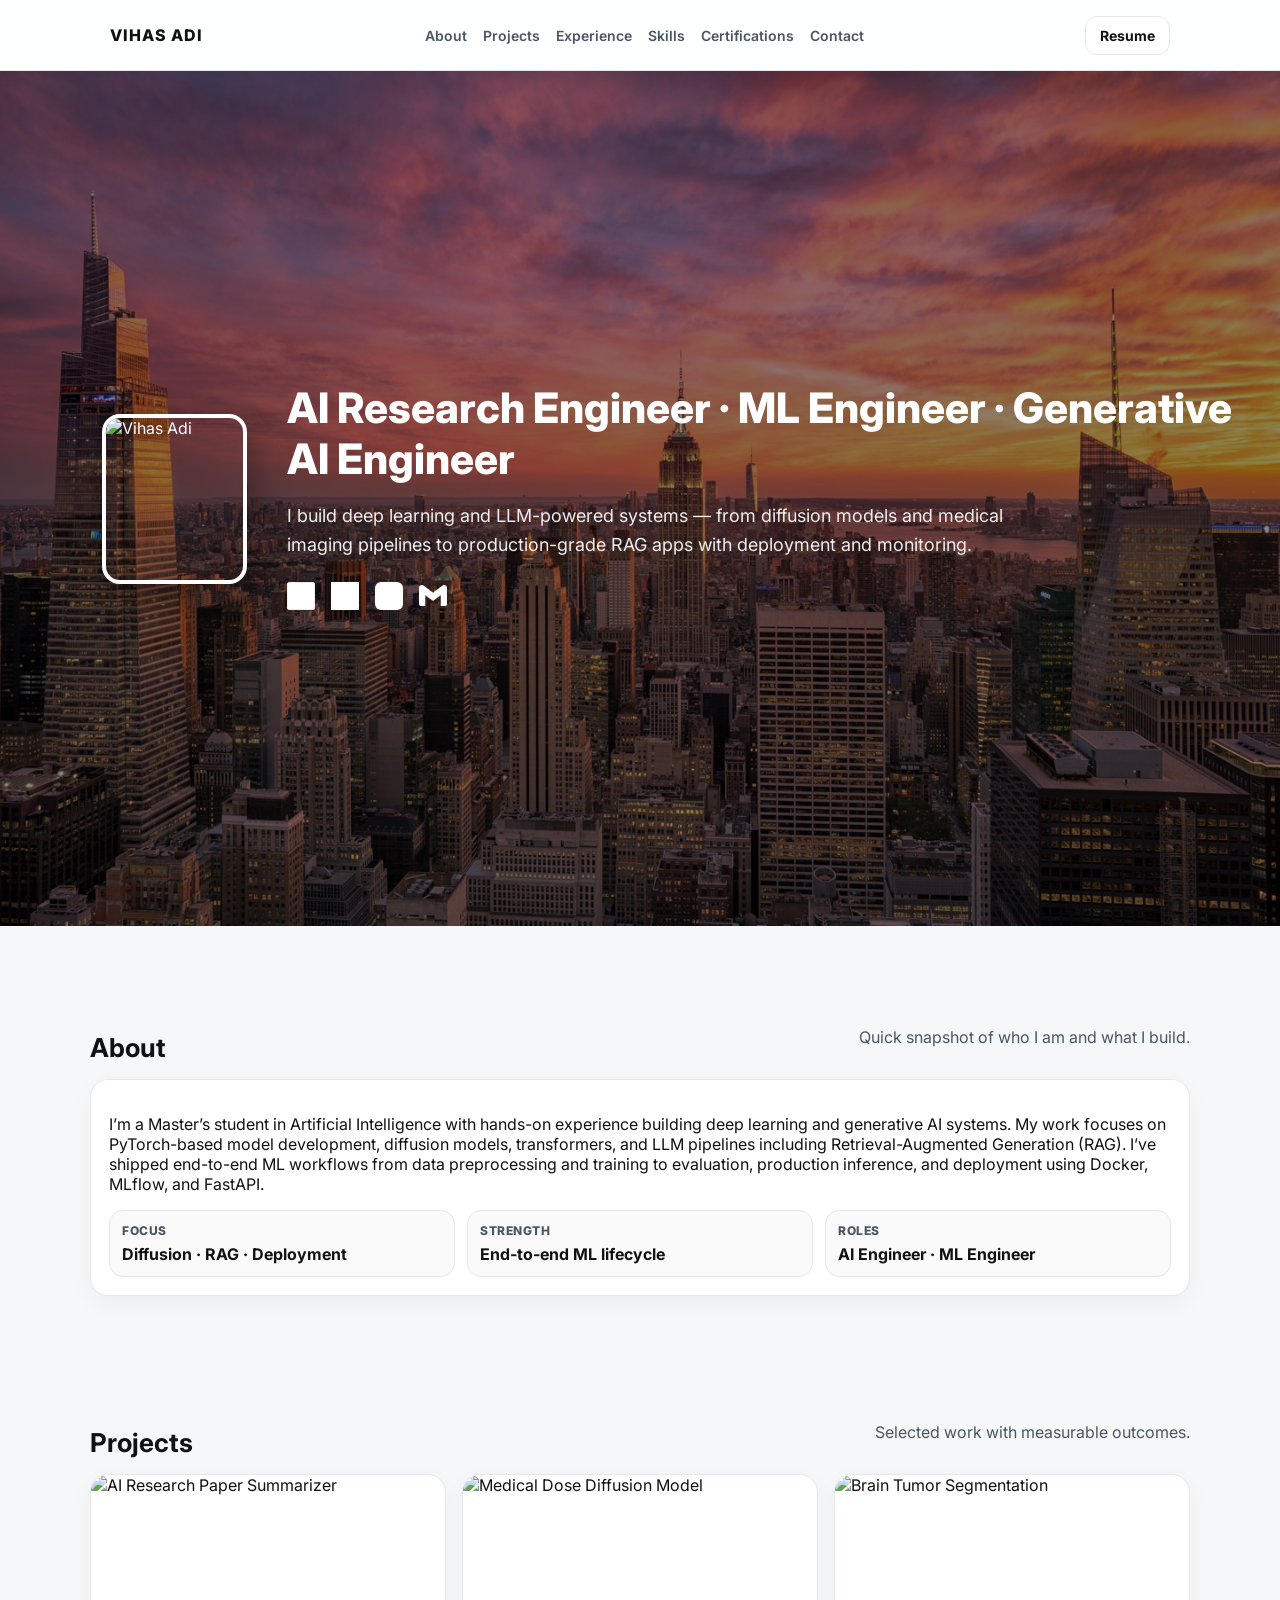
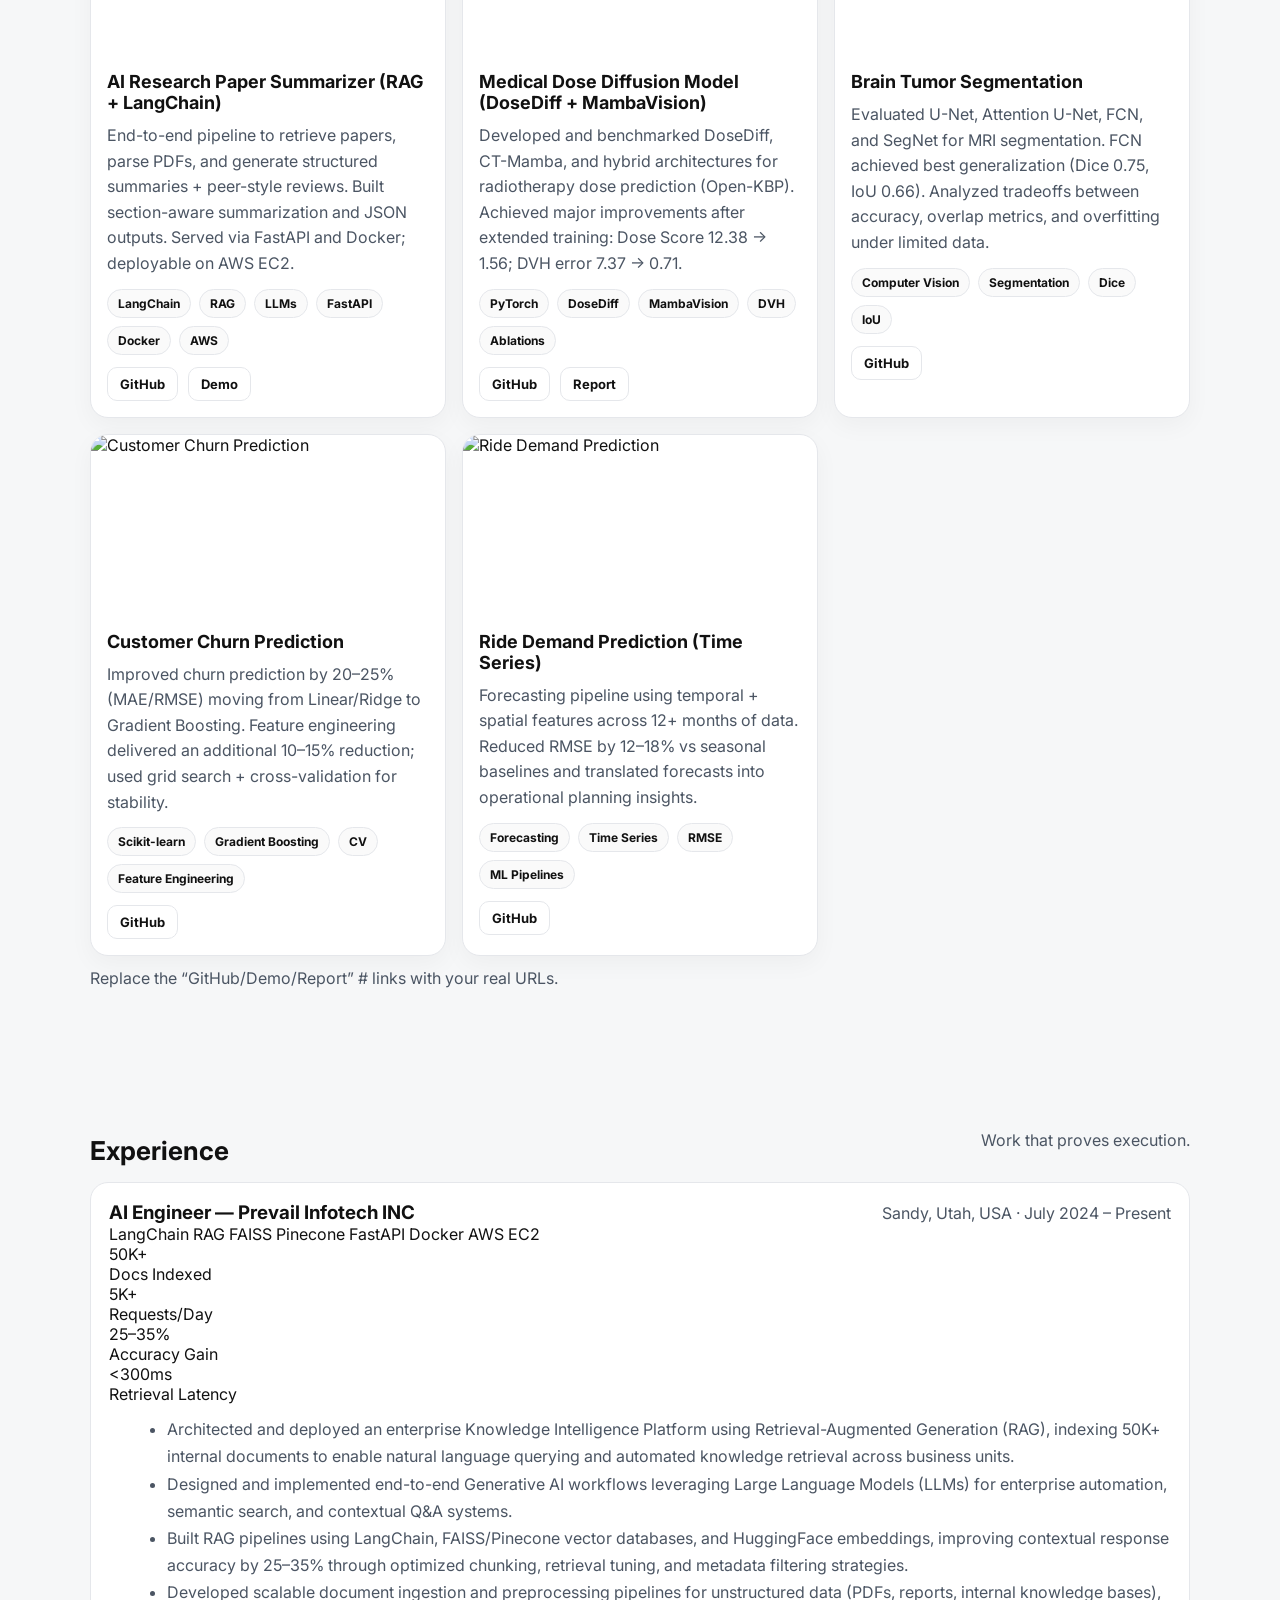
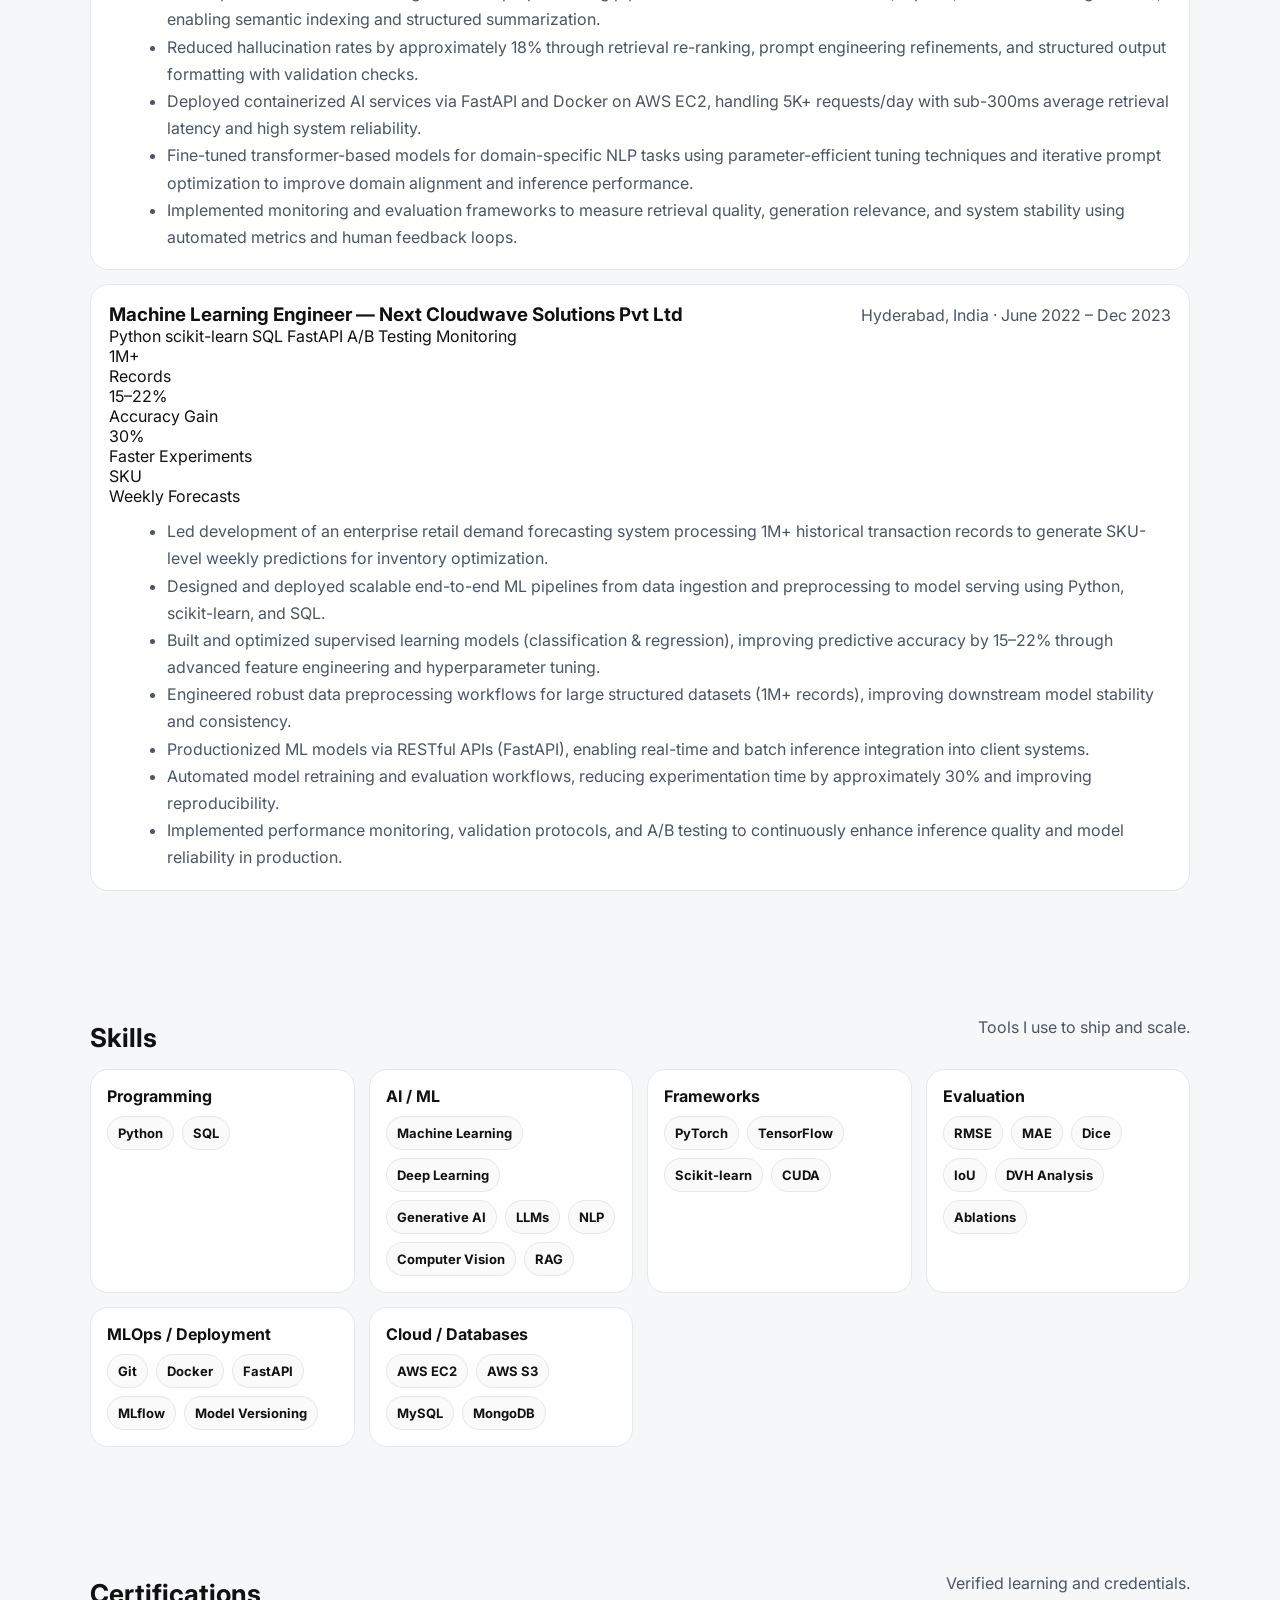
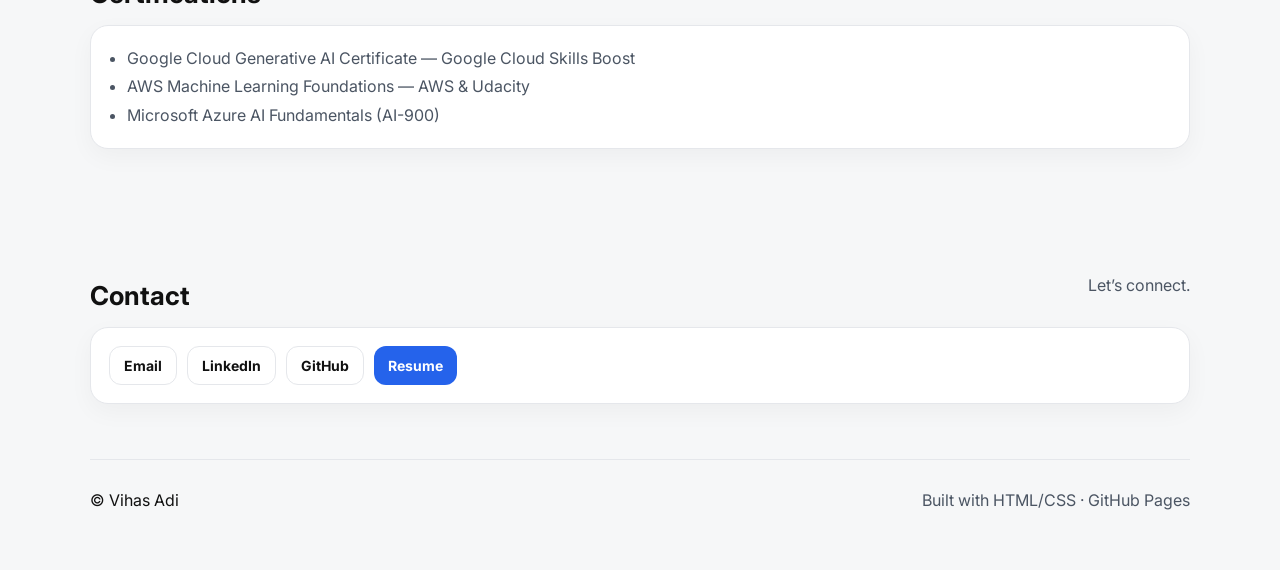
==== commit 2ac5be41: "Update job roles and impact metrics in index.html" ====
--- a/index.html
+++ b/index.html
@@ -230,6 +230,36 @@
             <h3>AI Engineer — Prevail Infotech INC</h3>
             <span class="muted">Sandy, Utah, USA · July 2024 – Present</span>
           </div>
+
+          <div class="role-badges">
+            <span class="badge">LangChain</span>
+            <span class="badge">RAG</span>
+            <span class="badge">FAISS</span>
+            <span class="badge">Pinecone</span>
+            <span class="badge">FastAPI</span>
+            <span class="badge">Docker</span>
+            <span class="badge">AWS EC2</span>
+          </div>
+
+          <div class="role-impact">
+            <div class="impact">
+              <div class="impact-k">50K+</div>
+              <div class="impact-v">Docs Indexed</div>
+            </div>
+            <div class="impact">
+              <div class="impact-k">5K+</div>
+              <div class="impact-v">Requests/Day</div>
+            </div>
+            <div class="impact">
+              <div class="impact-k">25–35%</div>
+              <div class="impact-v">Accuracy Gain</div>
+            </div>
+            <div class="impact">
+              <div class="impact-k">&lt;300ms</div>
+              <div class="impact-v">Retrieval Latency</div>
+            </div>
+          </div>
+
           <ul>
             <li>Architected and deployed an enterprise Knowledge Intelligence Platform using Retrieval-Augmented Generation (RAG), indexing 50K+ internal documents to enable natural language querying and automated knowledge retrieval across business units.</li>
             <li>Designed and implemented end-to-end Generative AI workflows leveraging Large Language Models (LLMs) for enterprise automation, semantic search, and contextual Q&A systems.</li>
@@ -247,21 +277,43 @@
             <h3>Machine Learning Engineer — Next Cloudwave Solutions Pvt Ltd</h3>
             <span class="muted">Hyderabad, India · June 2022 – Dec 2023</span>
           </div>
+
+          <div class="role-badges">
+            <span class="badge">Python</span>
+            <span class="badge">scikit-learn</span>
+            <span class="badge">SQL</span>
+            <span class="badge">FastAPI</span>
+            <span class="badge">A/B Testing</span>
+            <span class="badge">Monitoring</span>
+          </div>
+
+          <div class="role-impact">
+            <div class="impact">
+              <div class="impact-k">1M+</div>
+              <div class="impact-v">Records</div>
+            </div>
+            <div class="impact">
+              <div class="impact-k">15–22%</div>
+              <div class="impact-v">Accuracy Gain</div>
+            </div>
+            <div class="impact">
+              <div class="impact-k">30%</div>
+              <div class="impact-v">Faster Experiments</div>
+            </div>
+            <div class="impact">
+              <div class="impact-k">SKU</div>
+              <div class="impact-v">Weekly Forecasts</div>
+            </div>
+          </div>
+
           <ul>
-            <li>Led development of an enterprise retail demand forecasting system processing 1M+ historical transaction records
-to generate SKU-level weekly predictions for inventory optimization.</li>
-            <li>Designed and deployed scalable end-to-end ML pipelines from data ingestion and preprocessing to model serving
-using Python, scikit-learn, and SQL.</li>
-            <li>Built and optimized supervised learning models (classification & regression), improving predictive accuracy by
-15–22% through advanced feature engineering and hyperparameter tuning.</li>
-            <li>Engineered robust data preprocessing workflows for large structured datasets (1M+ records), improving down-
-stream model stability and consistency.</li>
-            <li>Productionized ML models via RESTful APIs (FastAPI), enabling real-time and batch inference integration into
-client systems.</li>
-            <li>Automated model retraining and evaluation workflows, reducing experimentation time by approximately 30% and
-improving reproducibility.</li>
-            <li>Implemented performance monitoring, validation protocols, and A/B testing to continuously enhance inference
-quality and model reliability in production.</li>
+            <li>Led development of an enterprise retail demand forecasting system processing 1M+ historical transaction records to generate SKU-level weekly predictions for inventory optimization.</li>
+            <li>Designed and deployed scalable end-to-end ML pipelines from data ingestion and preprocessing to model serving using Python, scikit-learn, and SQL.</li>
+            <li>Built and optimized supervised learning models (classification & regression), improving predictive accuracy by 15–22% through advanced feature engineering and hyperparameter tuning.</li>
+            <li>Engineered robust data preprocessing workflows for large structured datasets (1M+ records), improving downstream model stability and consistency.</li>
+            <li>Productionized ML models via RESTful APIs (FastAPI), enabling real-time and batch inference integration into client systems.</li>
+            <li>Automated model retraining and evaluation workflows, reducing experimentation time by approximately 30% and improving reproducibility.</li>
+            <li>Implemented performance monitoring, validation protocols, and A/B testing to continuously enhance inference quality and model reliability in production.</li>
           </ul>
         </div>
       </div>
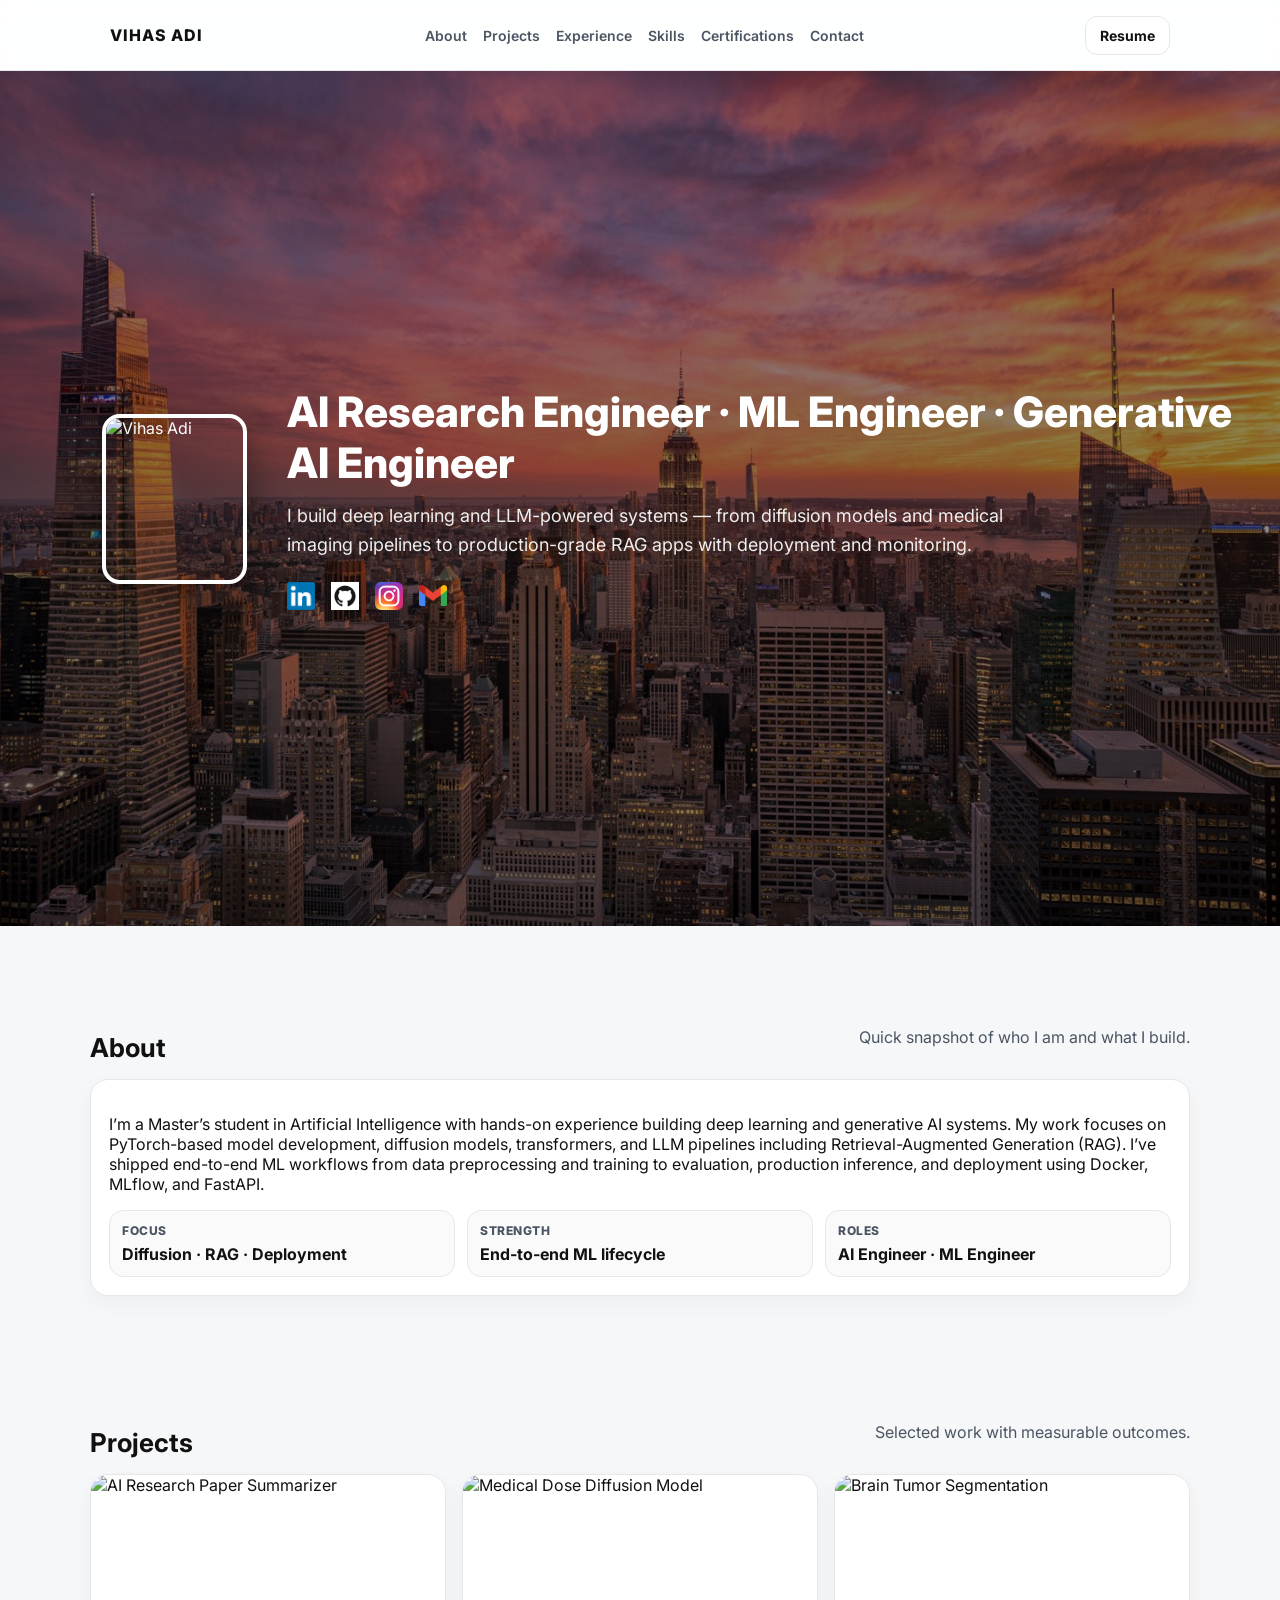
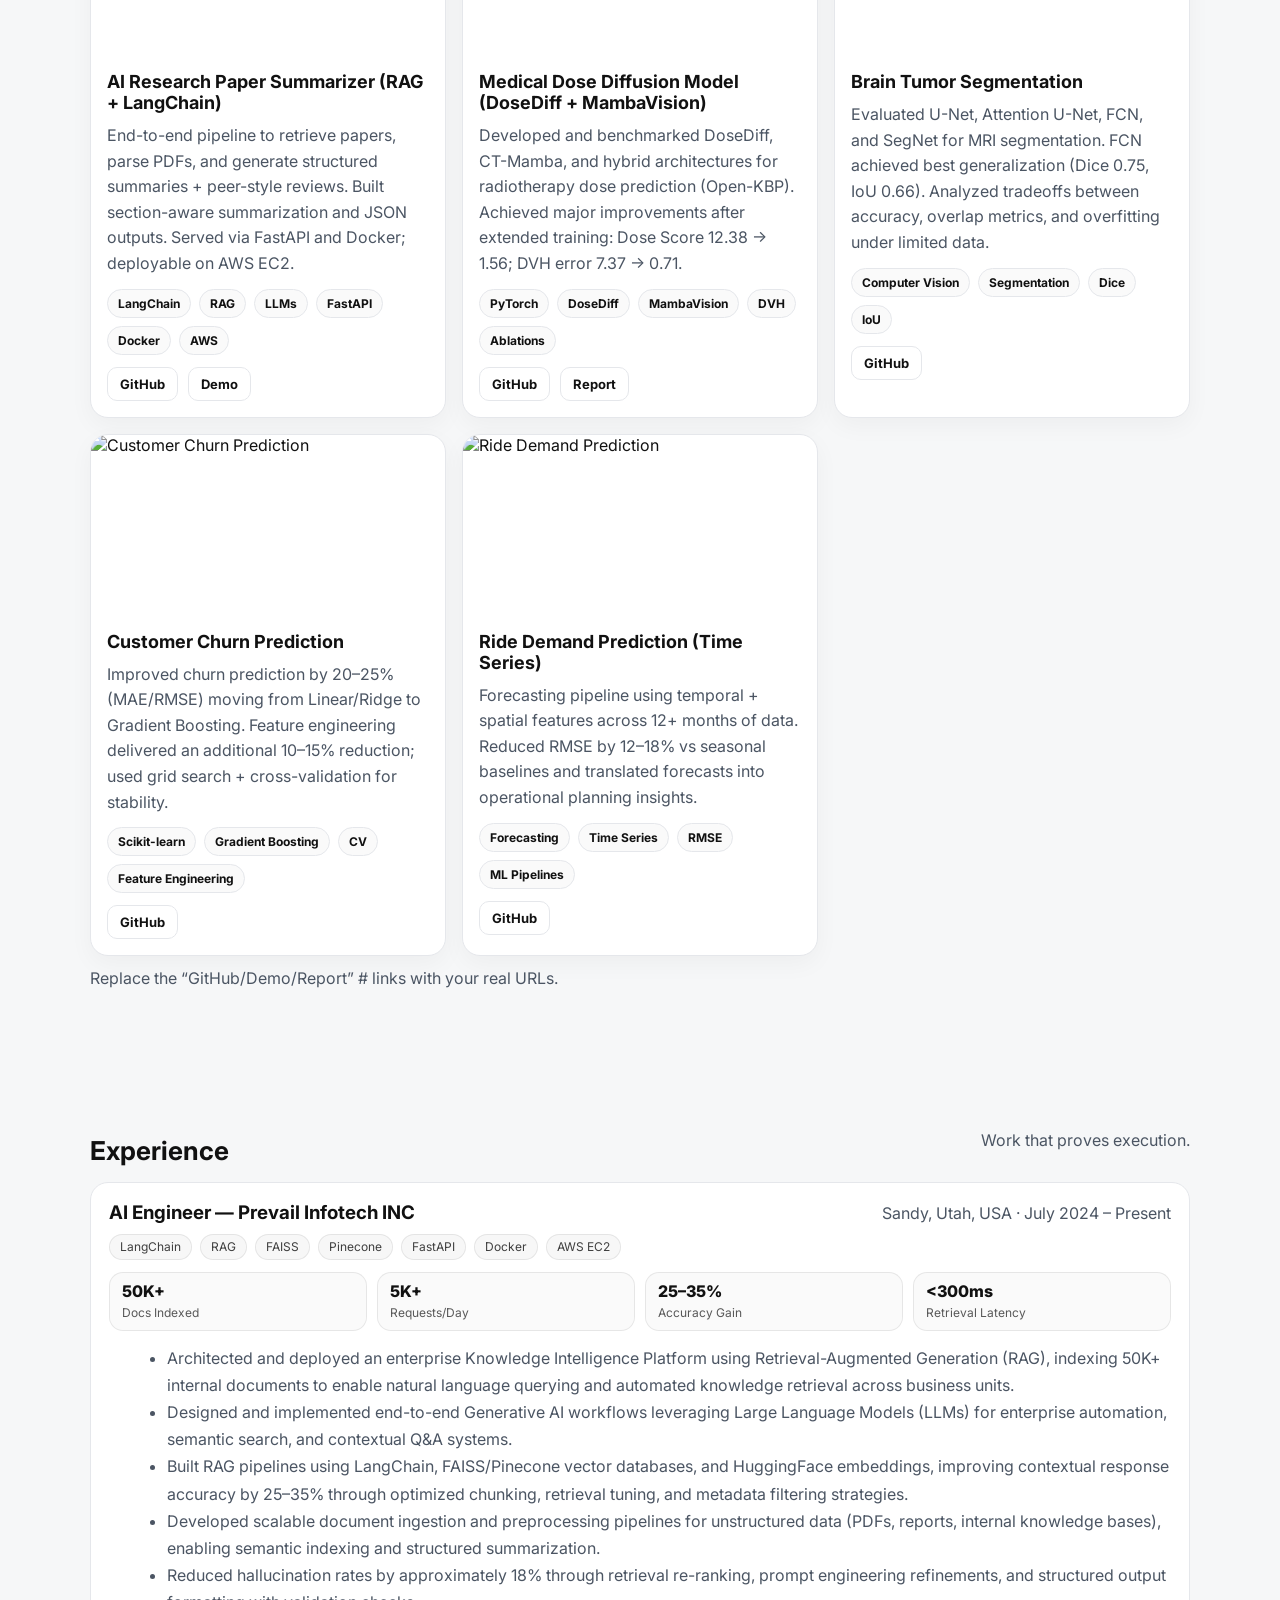
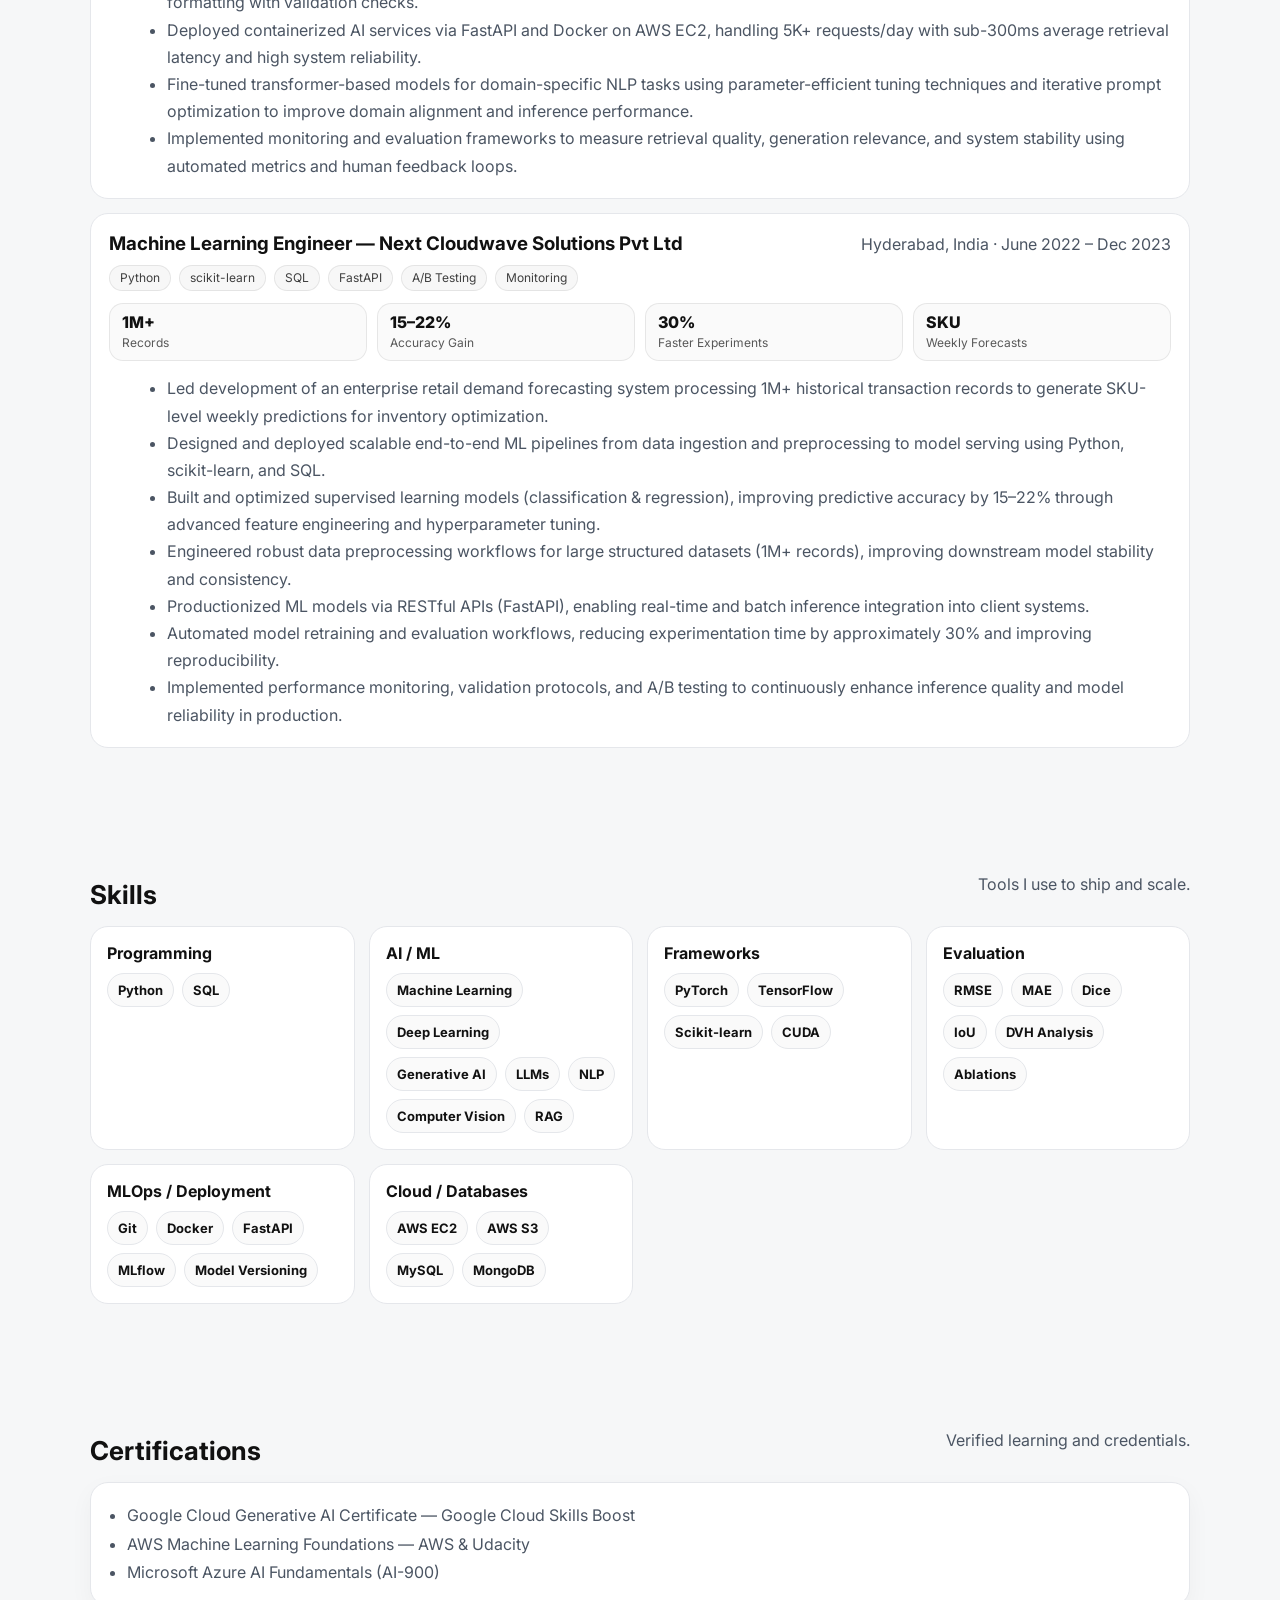
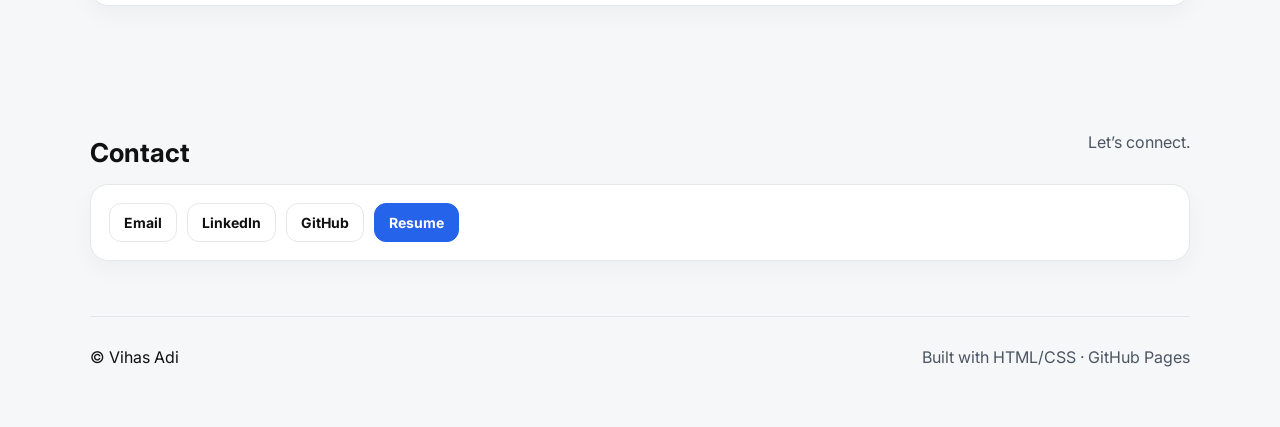
==== commit a9235d9b: "Update stylesheet link with version query parameter" ====
--- a/index.html
+++ b/index.html
@@ -8,7 +8,7 @@
   <link rel="preconnect" href="https://fonts.googleapis.com">
   <link rel="preconnect" href="https://fonts.gstatic.com" crossorigin>
   <link href="https://fonts.googleapis.com/css2?family=Inter:wght@400;600;800&display=swap" rel="stylesheet">
-  <link rel="stylesheet" href="styles.css" />
+  <link rel="stylesheet" href="styles.css?v=2" />
 </head>
 
 <body>
--- a/styles.css
+++ b/styles.css
@@ -90,252 +90,25 @@
   font-size:13px;
 }
 
-/* Hero */
+/* =========================
+   HERO (KEEP ONLY ONE VERSION)
+   ========================= */
 .hero{
-  height:78vh;
+  position: relative;
+  height: 95vh;
   min-height:560px;
-  background-size:cover;
-  background-position:center;
-  position:relative;
-}
-.hero-overlay{
-  position:absolute; inset:0;
-  background: linear-gradient(
-    rgba(0,0,0,0.35),
-    rgba(0,0,0,0.35)
-  );
-}
-.hero-content{
-  position:relative;
-  height:100%;
-  display:flex;
-  align-items:flex-end;
-  padding-bottom:40px;
-}
-.hero-card{
-  width:100%;
-  display:grid;
-  grid-template-columns: 180px 1fr;
-  gap:18px;
-  background:rgba(255,255,255,0.92);
-  border:1px solid rgba(255,255,255,0.6);
-  border-radius:18px;
-  padding:18px;
-  box-shadow: var(--shadow);
-}
-.avatar{
-  width:180px;
-  height:180px;
-  object-fit:cover;
-  border-radius:16px;
-  border:1px solid var(--border);
-  background:#fff;
-}
-.hero-text h1{
-  margin:0;
-  font-size:28px;
-  line-height:1.15;
-}
-.sub{
-  margin:10px 0 0;
-  color:var(--muted);
-  line-height:1.6;
-}
-.hero-actions{
-  margin-top:14px;
-  display:flex;
-  flex-wrap:wrap;
-  gap:10px;
-}
-.meta{
-  margin-top:12px;
-  display:flex;
-  flex-wrap:wrap;
-  gap:14px;
-  color:var(--muted);
-  font-weight:600;
-  font-size:14px;
-}
-.meta a{ color:var(--muted); text-decoration:none; }
-.meta a:hover{ color:var(--text); }
-
-/* Main */
-.main{ padding: 30px 0 60px; }
-.section{
-  padding: 55px 0;
-}
-.section-head{
-  display:flex;
-  align-items:flex-end;
-  justify-content:space-between;
-  gap:18px;
-  margin-bottom:16px;
-}
-.section-head h2{
-  margin:0;
-  font-size:26px;
-}
-.muted{ color:var(--muted); }
-.card{
-  background:var(--white);
-  border:1px solid var(--border);
-  border-radius:18px;
-  padding:18px;
-  box-shadow: 0 8px 24px rgba(0,0,0,0.04);
-}
-.facts{
-  margin-top:14px;
-  display:grid;
-  grid-template-columns: repeat(3, minmax(0,1fr));
-  gap:12px;
-}
-.fact{
-  border:1px solid var(--border);
-  border-radius:14px;
-  padding:12px;
-  background:#fafafa;
-}
-.fact .k{ font-weight:800; font-size:12px; color:var(--muted); text-transform:uppercase; letter-spacing:.5px; }
-.fact .v{ margin-top:6px; font-weight:700; }
-
-/* Projects */
-.grid{
-  display:grid;
-  grid-template-columns: repeat(auto-fit, minmax(280px, 1fr));
-  gap:16px;
-}
-.project{
-  background:var(--white);
-  border:1px solid var(--border);
-  border-radius:18px;
-  overflow:hidden;
-  box-shadow: 0 8px 24px rgba(0,0,0,0.04);
-  transition: transform .2s ease;
-}
-.project:hover{ transform: translateY(-2px); }
-.project img{
-  width:100%;
-  height:180px;
-  object-fit:cover;
-  display:block;
-}
-.p-body{ padding:16px; }
-.p-body h3{ margin:0; font-size:18px; }
-.p-body p{ margin:10px 0 0; color:var(--muted); line-height:1.6; }
-.tags{
-  margin-top:12px;
-  display:flex;
-  flex-wrap:wrap;
-  gap:8px;
-}
-.tags span{
-  font-size:12px;
-  font-weight:700;
-  padding:6px 10px;
-  border-radius:999px;
-  border:1px solid var(--border);
-  background:#fafafa;
-}
-.p-links{
-  margin-top:12px;
-  display:flex;
-  gap:10px;
-  flex-wrap:wrap;
-}
-.hint{ margin-top:12px; }
-
-/* Experience */
-.stack{ display:grid; gap:14px; }
-.role{
-  background:var(--white);
-  border:1px solid var(--border);
-  border-radius:18px;
-  padding:18px;
-}
-.role-head{
-  display:flex;
-  justify-content:space-between;
-  gap:12px;
-  flex-wrap:wrap;
-  align-items:baseline;
-}
-.role h3{ margin:0; }
-.role ul{
-  margin:12px 0 0 18px;
-  color:var(--muted);
-  line-height:1.7;
-}
-
-/* Skills */
-.pillgrid{
-  display:grid;
-  grid-template-columns: repeat(auto-fit, minmax(260px,1fr));
-  gap:14px;
-}
-.pillcard{
-  background:var(--white);
-  border:1px solid var(--border);
-  border-radius:18px;
-  padding:16px;
-}
-.pillcard h4{ margin:0 0 10px; }
-.pills{
-  display:flex;
-  flex-wrap:wrap;
-  gap:8px;
-}
-.pills span{
-  font-size:13px;
-  font-weight:700;
-  padding:8px 10px;
-  border-radius:999px;
-  border:1px solid var(--border);
-  background:#fafafa;
-}
-
-/* Lists */
-.simple{ margin:0; padding-left:18px; color:var(--muted); line-height:1.8; }
-
-/* Contact */
-.contact{ display:flex; gap:10px; flex-wrap:wrap; }
-
-/* Footer */
-.footer{
-  padding-top:30px;
-  border-top:1px solid var(--border);
-  display:flex;
-  justify-content:space-between;
-  gap:12px;
-  flex-wrap:wrap;
-}
-
-/* Responsive */
-@media (max-width: 860px){
-  .links{ display:none; } /* keep simple on mobile; you can add hamburger later */
-  .hero-card{ grid-template-columns: 1fr; }
-  .avatar{ width:140px; height:140px; }
-  .facts{ grid-template-columns: 1fr; }
-  .hero{ min-height:640px; }
-}
-
-/* FULL-BLEED HERO */
-.hero {
-  position: relative;
-  height: 100vh;
   background-image: url("assets/nyc.jpg");
   background-size: cover;
   background-position: center top;
 }
 
-/* Dark overlay for contrast */
-.hero-overlay {
+.hero-overlay{
   position: absolute;
   inset: 0;
   background: rgba(0, 0, 0, 0.45);
 }
 
-/* Content container */
-.hero-inner {
+.hero-inner{
   position: relative;
   height: 100%;
   display: flex;
@@ -345,77 +118,7 @@
   color: white;
 }
 
-/* Profile photo */
-.hero-photo {
-  width: 180px;
-  height: 180px;
-  object-fit: cover;
-  border-radius: 18px;
-  border: 4px solid white;
-  box-shadow: 0 10px 40px rgba(0,0,0,0.4);
-}
-
-/* Text */
-.hero-text h1 {
-  font-size: 48px;
-  font-weight: 800;
-  margin-bottom: 10px;
-}
-
-.hero-text h2 {
-  font-size: 20px;
-  font-weight: 500;
-  color: rgba(255,255,255,0.9);
-}
-
-/* Mobile */
-@media (max-width: 768px) {
-  .hero-inner {
-    flex-direction: column;
-    padding: 0 20px;
-    text-align: center;
-    justify-content: center;
-  }
-
-  .hero-photo {
-    width: 140px;
-    height: 140px;
-  }
-
-  .hero-text h1 {
-    font-size: 32px;
-  }
-}
-
-/* FULL HERO – TEXT DIRECTLY ON IMAGE */
-.hero {
-  position: relative;
-  height: 95vh;
-  background-image: url("assets/nyc.jpg");
-  background-size: cover;
-  background-position: center top;
-}
-
-/* Overlay */
-.hero-overlay {
-  position: absolute;
-  inset: 0;
-  background: rgba(0, 0, 0, 0.45);
-}
-
-/* Layout */
-.hero-inner {
-  position: relative;
-  height: 100%;
-  display: flex;
-  align-items: center;
-  gap: 40px;
-  padding-left: 8%;
-  color: white;
-}
-
-/* Photo */
-.hero-photo {
+.hero-photo{
   width: 170px;
   height: 170px;
   border-radius: 18px;
@@ -424,81 +127,284 @@
   box-shadow: 0 12px 40px rgba(0,0,0,0.45);
 }
 
-/* Text */
-.hero-text h1 {
+.hero-text h1{
   font-size: 42px;
   font-weight: 800;
   line-height: 1.2;
-  margin-bottom: 14px;
-}
-
-.hero-desc {
+  margin: 0 0 14px;
+}
+
+.hero-desc{
   font-size: 18px;
   max-width: 760px;
   line-height: 1.6;
   color: rgba(255,255,255,0.92);
-  margin-bottom: 22px;
-}
-
-/* Buttons */
-.hero-buttons {
-  display: flex;
-  gap: 12px;
-  margin-bottom: 14px;
-}
-
-.btn.primary {
-  background: #2563eb;
-  color: white;
-  border: none;
-}
-
-.btn.outline {
-  background: transparent;
-  border: 1px solid rgba(255,255,255,0.7);
-  color: white;
-}
-
-/* Contact row */
-.hero-meta {
-  font-size: 14px;
-  color: rgba(255,255,255,0.85);
+  margin: 0 0 22px;
+}
+
+/* HERO SOCIAL ICONS (FIXED FOR COLORED PNGs) */
+.hero-socials{
+  display:flex;
+  gap:16px;
+  margin-top:18px;
+  align-items:center;
+}
+
+.hero-socials .icon-link{
+  display:inline-flex;
+  align-items:center;
+  justify-content:center;
+}
+
+.hero-socials .icon{
+  width:28px;
+  height:28px;
+  object-fit:contain;
+  filter: none !important;  /* ✅ IMPORTANT: keeps your PNG colors */
+  transition: transform .2s ease, opacity .2s ease;
+}
+
+.hero-socials .icon-link:hover .icon{
+  transform: translateY(-3px);
+  opacity: 0.85;
 }
 
 /* Mobile */
 @media (max-width: 768px) {
-  .hero-inner {
+  .hero-inner{
     flex-direction: column;
     text-align: center;
     padding: 0 20px;
     justify-content: center;
   }
 
-  .hero-text h1 {
+  .hero-photo{
+    width: 140px;
+    height: 140px;
+  }
+
+  .hero-text h1{
     font-size: 30px;
   }
 
-  .hero-desc {
+  .hero-desc{
     font-size: 16px;
   }
 }
-/* HERO SOCIAL ICONS */
-.hero-socials{
-  display:flex;
+
+/* Main */
+.main{ padding: 30px 0 60px; }
+.section{ padding: 55px 0; }
+
+.section-head{
+  display:flex;
+  align-items:flex-end;
+  justify-content:space-between;
+  gap:18px;
+  margin-bottom:16px;
+}
+.section-head h2{
+  margin:0;
+  font-size:26px;
+}
+.muted{ color:var(--muted); }
+
+.card{
+  background:var(--white);
+  border:1px solid var(--border);
+  border-radius:18px;
+  padding:18px;
+  box-shadow: 0 8px 24px rgba(0,0,0,0.04);
+}
+
+.facts{
+  margin-top:14px;
+  display:grid;
+  grid-template-columns: repeat(3, minmax(0,1fr));
+  gap:12px;
+}
+.fact{
+  border:1px solid var(--border);
+  border-radius:14px;
+  padding:12px;
+  background:#fafafa;
+}
+.fact .k{
+  font-weight:800;
+  font-size:12px;
+  color:var(--muted);
+  text-transform:uppercase;
+  letter-spacing:.5px;
+}
+.fact .v{ margin-top:6px; font-weight:700; }
+
+/* Projects */
+.grid{
+  display:grid;
+  grid-template-columns: repeat(auto-fit, minmax(280px, 1fr));
   gap:16px;
-  margin-top:18px;
-  align-items:center;
-}
-
-.hero-socials .icon{
-  width:28px;
-  height:28px;
-  object-fit:contain;
-  filter: brightness(0) invert(1); /* turns dark PNG icons white */
-  transition: transform .2s ease, opacity .2s ease;
-}
-
-.hero-socials .icon-link:hover .icon{
-  transform: translateY(-3px);
-  opacity: 0.85;
-}
+}
+.project{
+  background:var(--white);
+  border:1px solid var(--border);
+  border-radius:18px;
+  overflow:hidden;
+  box-shadow: 0 8px 24px rgba(0,0,0,0.04);
+  transition: transform .2s ease;
+}
+.project:hover{ transform: translateY(-2px); }
+.project img{
+  width:100%;
+  height:180px;
+  object-fit:cover;
+  display:block;
+}
+.p-body{ padding:16px; }
+.p-body h3{ margin:0; font-size:18px; }
+.p-body p{ margin:10px 0 0; color:var(--muted); line-height:1.6; }
+
+.tags{
+  margin-top:12px;
+  display:flex;
+  flex-wrap:wrap;
+  gap:8px;
+}
+.tags span{
+  font-size:12px;
+  font-weight:700;
+  padding:6px 10px;
+  border-radius:999px;
+  border:1px solid var(--border);
+  background:#fafafa;
+}
+
+.p-links{
+  margin-top:12px;
+  display:flex;
+  gap:10px;
+  flex-wrap:wrap;
+}
+.hint{ margin-top:12px; }
+
+/* Experience */
+.stack{ display:grid; gap:14px; }
+.role{
+  background:var(--white);
+  border:1px solid var(--border);
+  border-radius:18px;
+  padding:18px;
+}
+.role-head{
+  display:flex;
+  justify-content:space-between;
+  gap:12px;
+  flex-wrap:wrap;
+  align-items:baseline;
+}
+.role h3{ margin:0; }
+.role ul{
+  margin:12px 0 0 18px;
+  color:var(--muted);
+  line-height:1.7;
+}
+
+/* Skills */
+.pillgrid{
+  display:grid;
+  grid-template-columns: repeat(auto-fit, minmax(260px,1fr));
+  gap:14px;
+}
+.pillcard{
+  background:var(--white);
+  border:1px solid var(--border);
+  border-radius:18px;
+  padding:16px;
+}
+.pillcard h4{ margin:0 0 10px; }
+.pills{
+  display:flex;
+  flex-wrap:wrap;
+  gap:8px;
+}
+.pills span{
+  font-size:13px;
+  font-weight:700;
+  padding:8px 10px;
+  border-radius:999px;
+  border:1px solid var(--border);
+  background:#fafafa;
+}
+
+/* Lists */
+.simple{ margin:0; padding-left:18px; color:var(--muted); line-height:1.8; }
+
+/* Contact */
+.contact{ display:flex; gap:10px; flex-wrap:wrap; }
+
+/* Footer */
+.footer{
+  padding-top:30px;
+  border-top:1px solid var(--border);
+  display:flex;
+  justify-content:space-between;
+  gap:12px;
+  flex-wrap:wrap;
+}
+
+/* Responsive */
+@media (max-width: 860px){
+  .links{ display:none; }
+  .facts{ grid-template-columns: 1fr; }
+  .hero{ min-height:640px; }
+}
+/* Experience: badges + impact highlights */
+.role-badges {
+  display: flex;
+  flex-wrap: wrap;
+  gap: 8px;
+  margin-top: 10px;
+  margin-bottom: 12px;
+}
+
+.badge {
+  font-size: 12px;
+  padding: 6px 10px;
+  border-radius: 999px;
+  border: 1px solid rgba(0,0,0,0.08);
+  background: rgba(0,0,0,0.03);
+  color: rgba(0,0,0,0.75);
+  line-height: 1;
+}
+
+.role-impact {
+  display: grid;
+  grid-template-columns: repeat(4, minmax(0, 1fr));
+  gap: 10px;
+  margin-bottom: 14px;
+}
+
+.impact {
+  border: 1px solid rgba(0,0,0,0.08);
+  background: rgba(0,0,0,0.02);
+  border-radius: 14px;
+  padding: 10px 12px;
+}
+
+.impact-k {
+  font-weight: 800;
+  font-size: 16px;
+  line-height: 1.1;
+}
+
+.impact-v {
+  margin-top: 4px;
+  font-size: 12px;
+  color: rgba(0,0,0,0.65);
+}
+
+/* Mobile friendly */
+@media (max-width: 700px) {
+  .role-impact {
+    grid-template-columns: repeat(2, minmax(0, 1fr));
+  }
+}
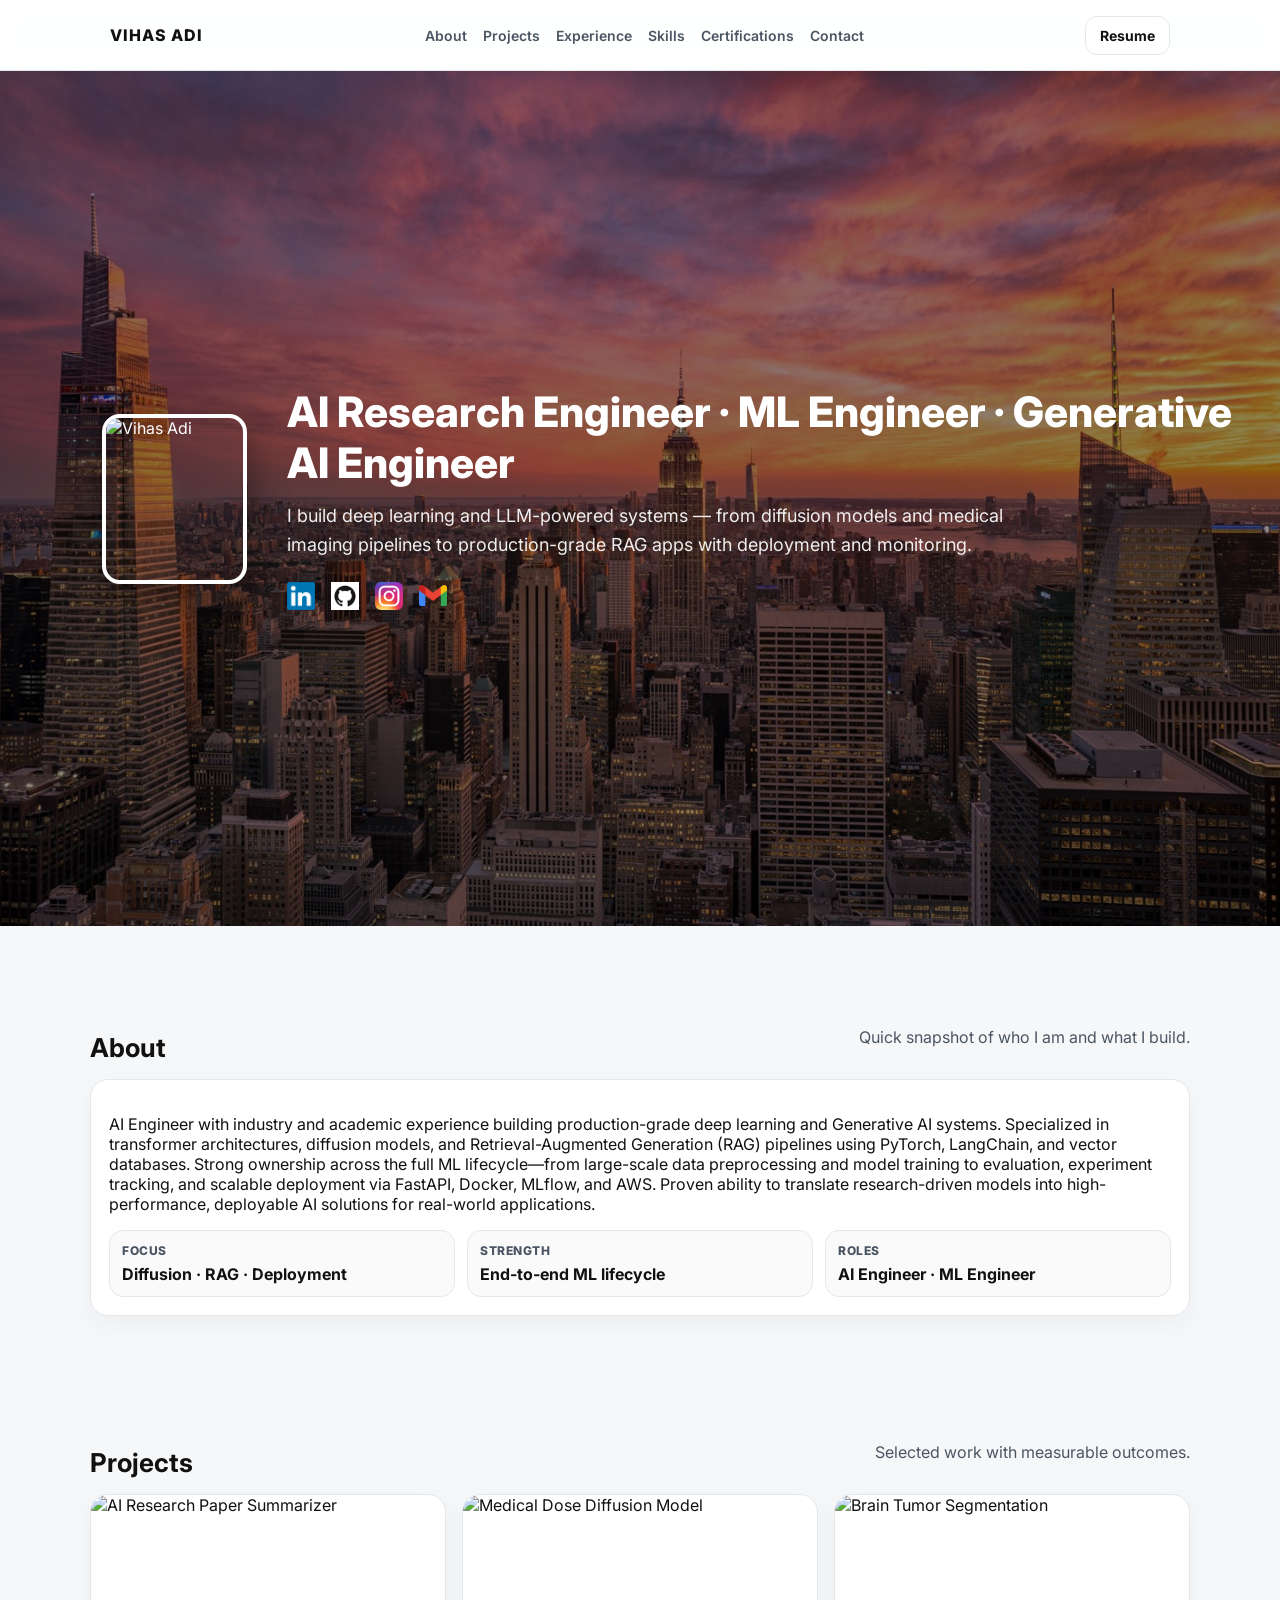
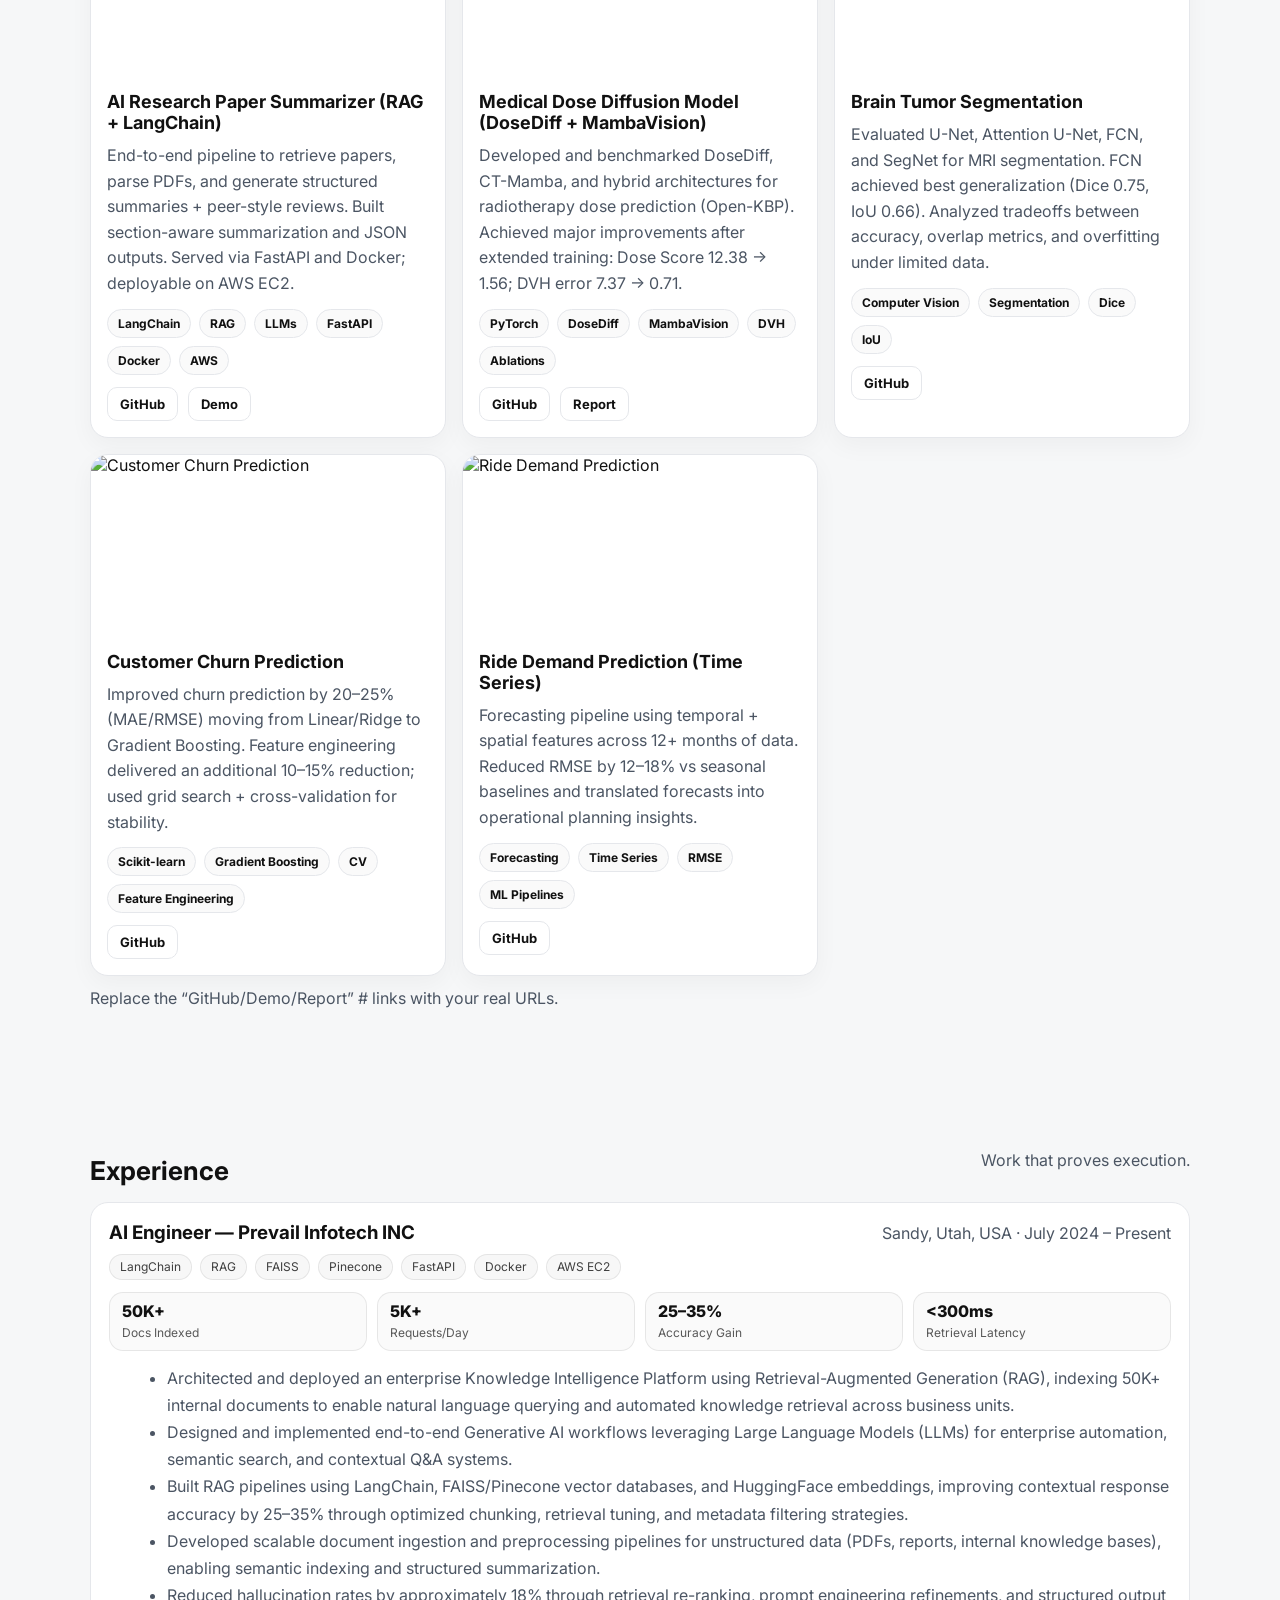
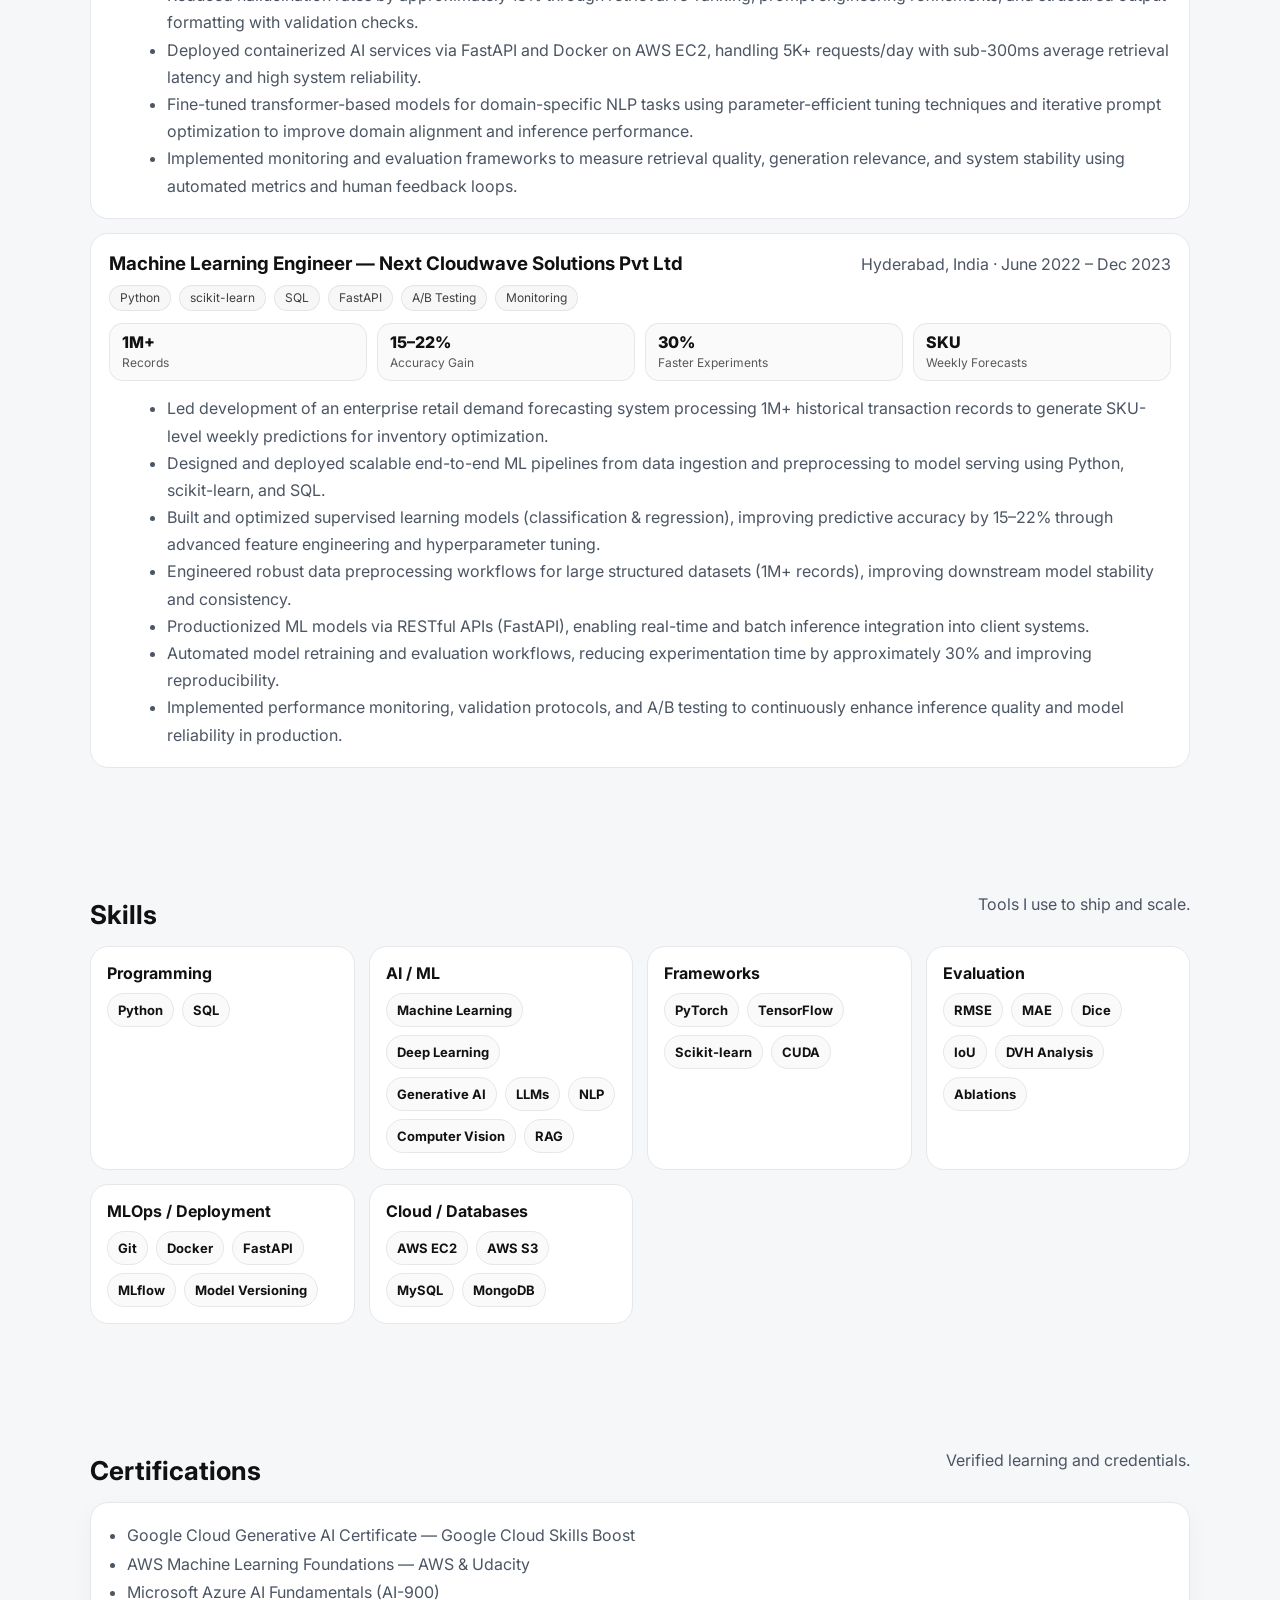
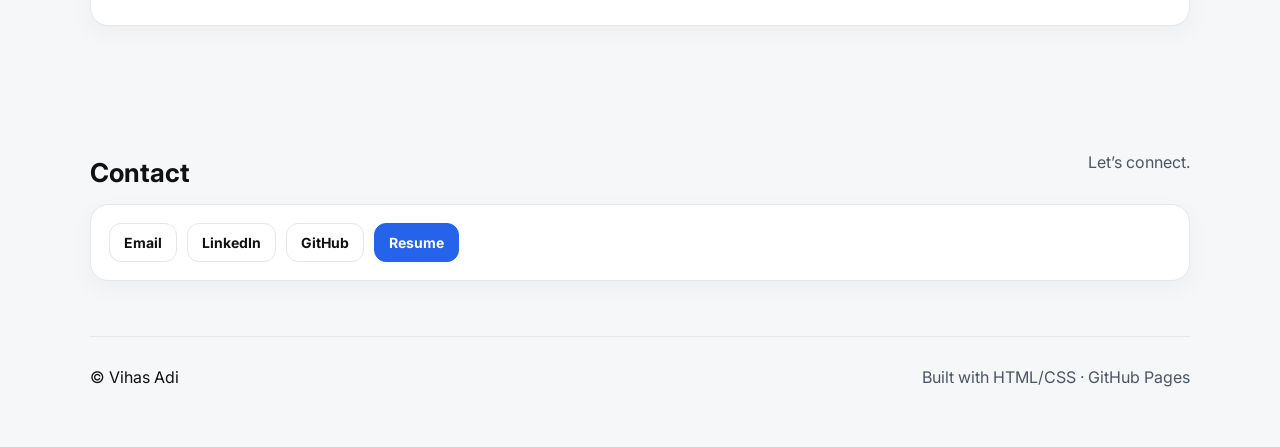
==== commit 744e9c2d: "Revise personal description in index.html Updated personal description to reflect current expertise " ====
--- a/index.html
+++ b/index.html
@@ -99,9 +99,12 @@
 
       <div class="card">
         <p>
-          I’m a Master’s student in Artificial Intelligence with hands-on experience building deep learning and generative AI systems.
-          My work focuses on PyTorch-based model development, diffusion models, transformers, and LLM pipelines including Retrieval-Augmented Generation (RAG).
-          I’ve shipped end-to-end ML workflows from data preprocessing and training to evaluation, production inference, and deployment using Docker, MLflow, and FastAPI.
+          AI Engineer with industry and academic experience building production-grade deep learning and Generative AI
+systems. Specialized in transformer architectures, diffusion models, and Retrieval-Augmented Generation (RAG)
+pipelines using PyTorch, LangChain, and vector databases. Strong ownership across the full ML lifecycle—from
+large-scale data preprocessing and model training to evaluation, experiment tracking, and scalable deployment via
+FastAPI, Docker, MLflow, and AWS. Proven ability to translate research-driven models into high-performance,
+deployable AI solutions for real-world applications.
         </p>
         <div class="facts">
           <div class="fact"><div class="k">Focus</div><div class="v">Diffusion · RAG · Deployment</div></div>
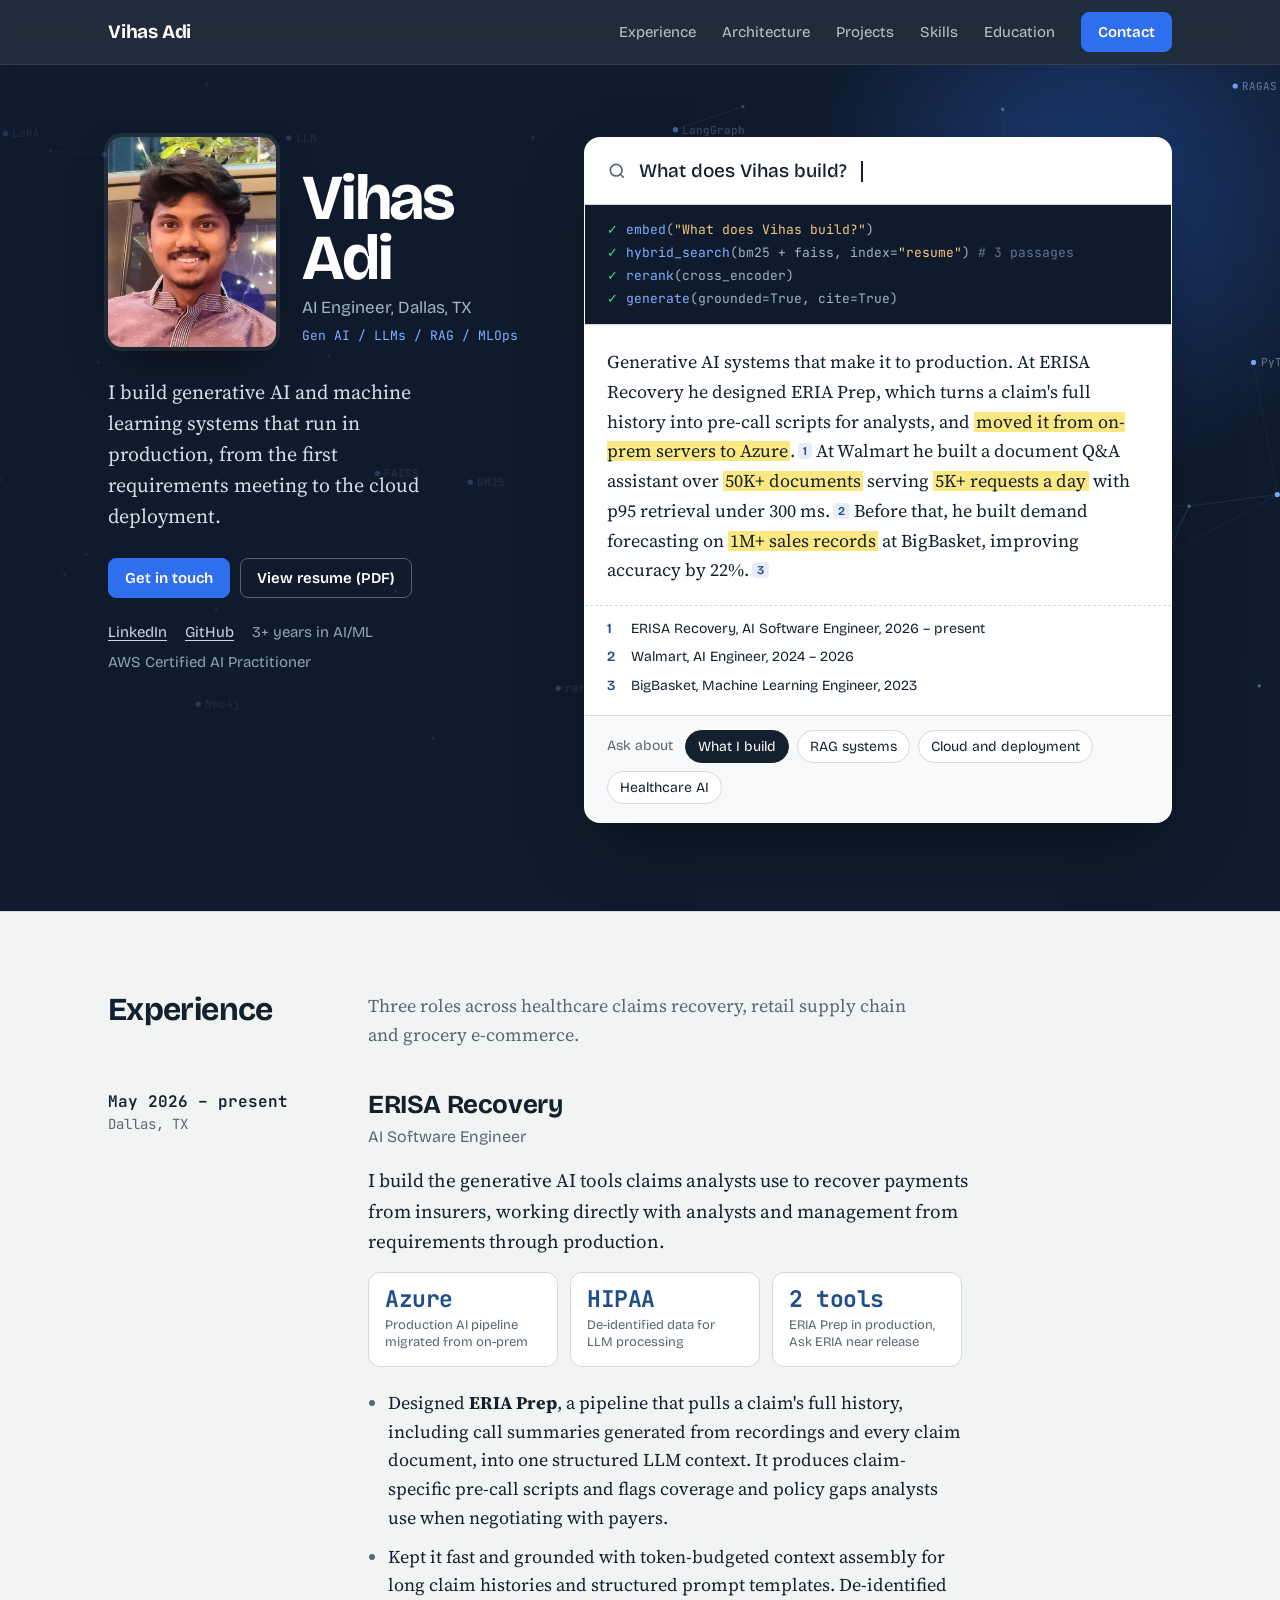
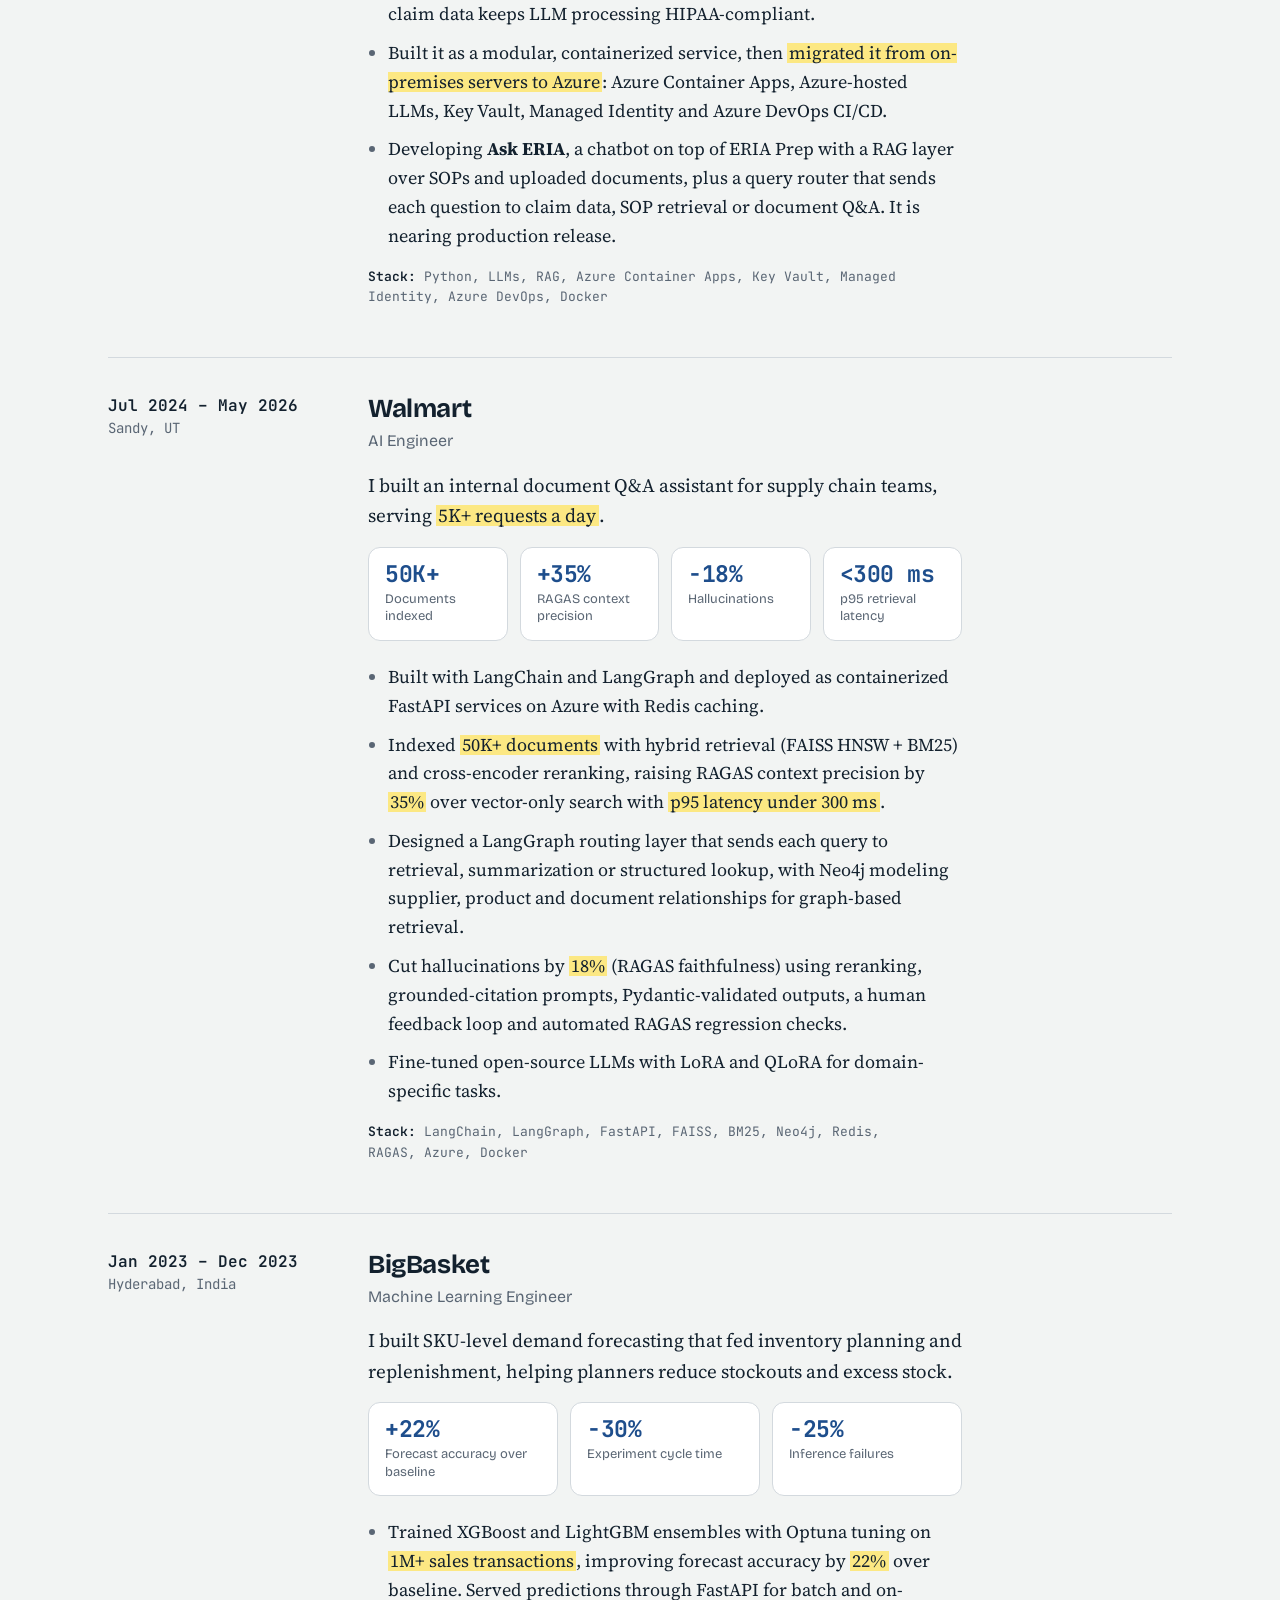
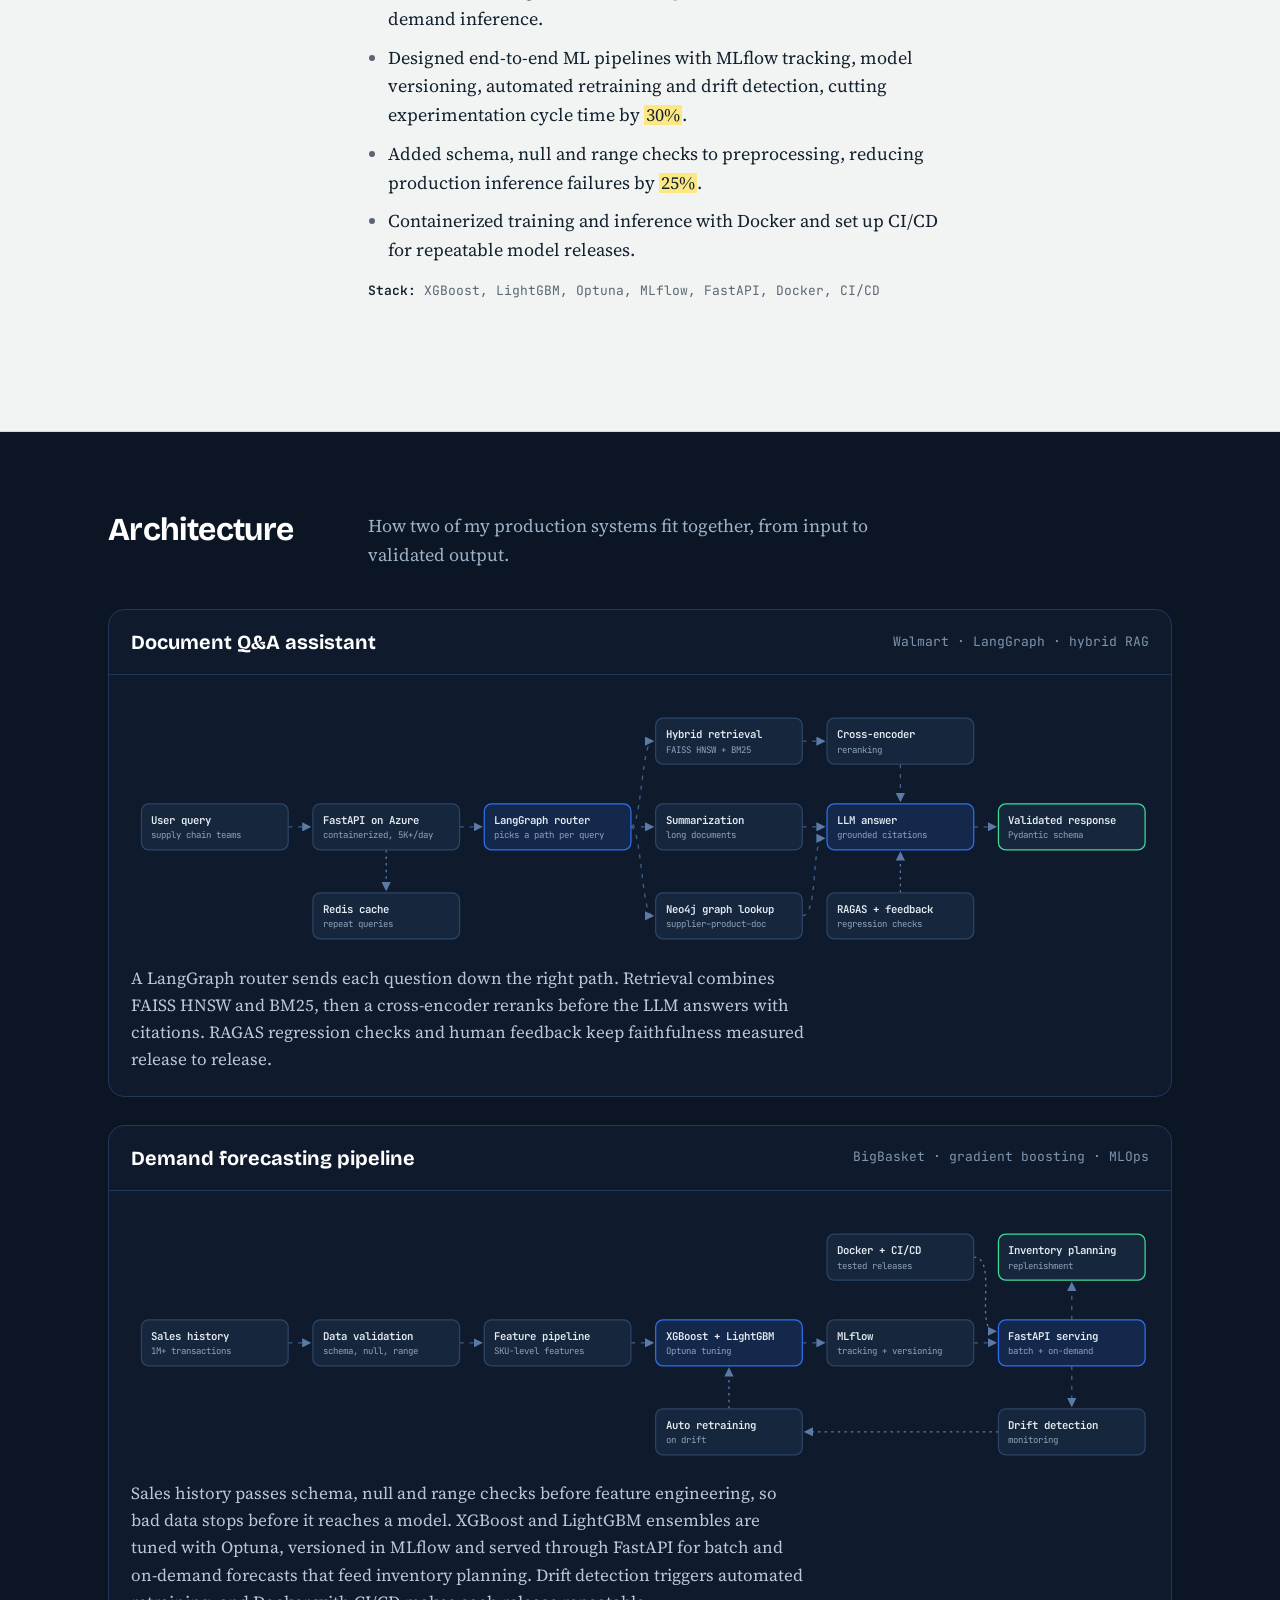
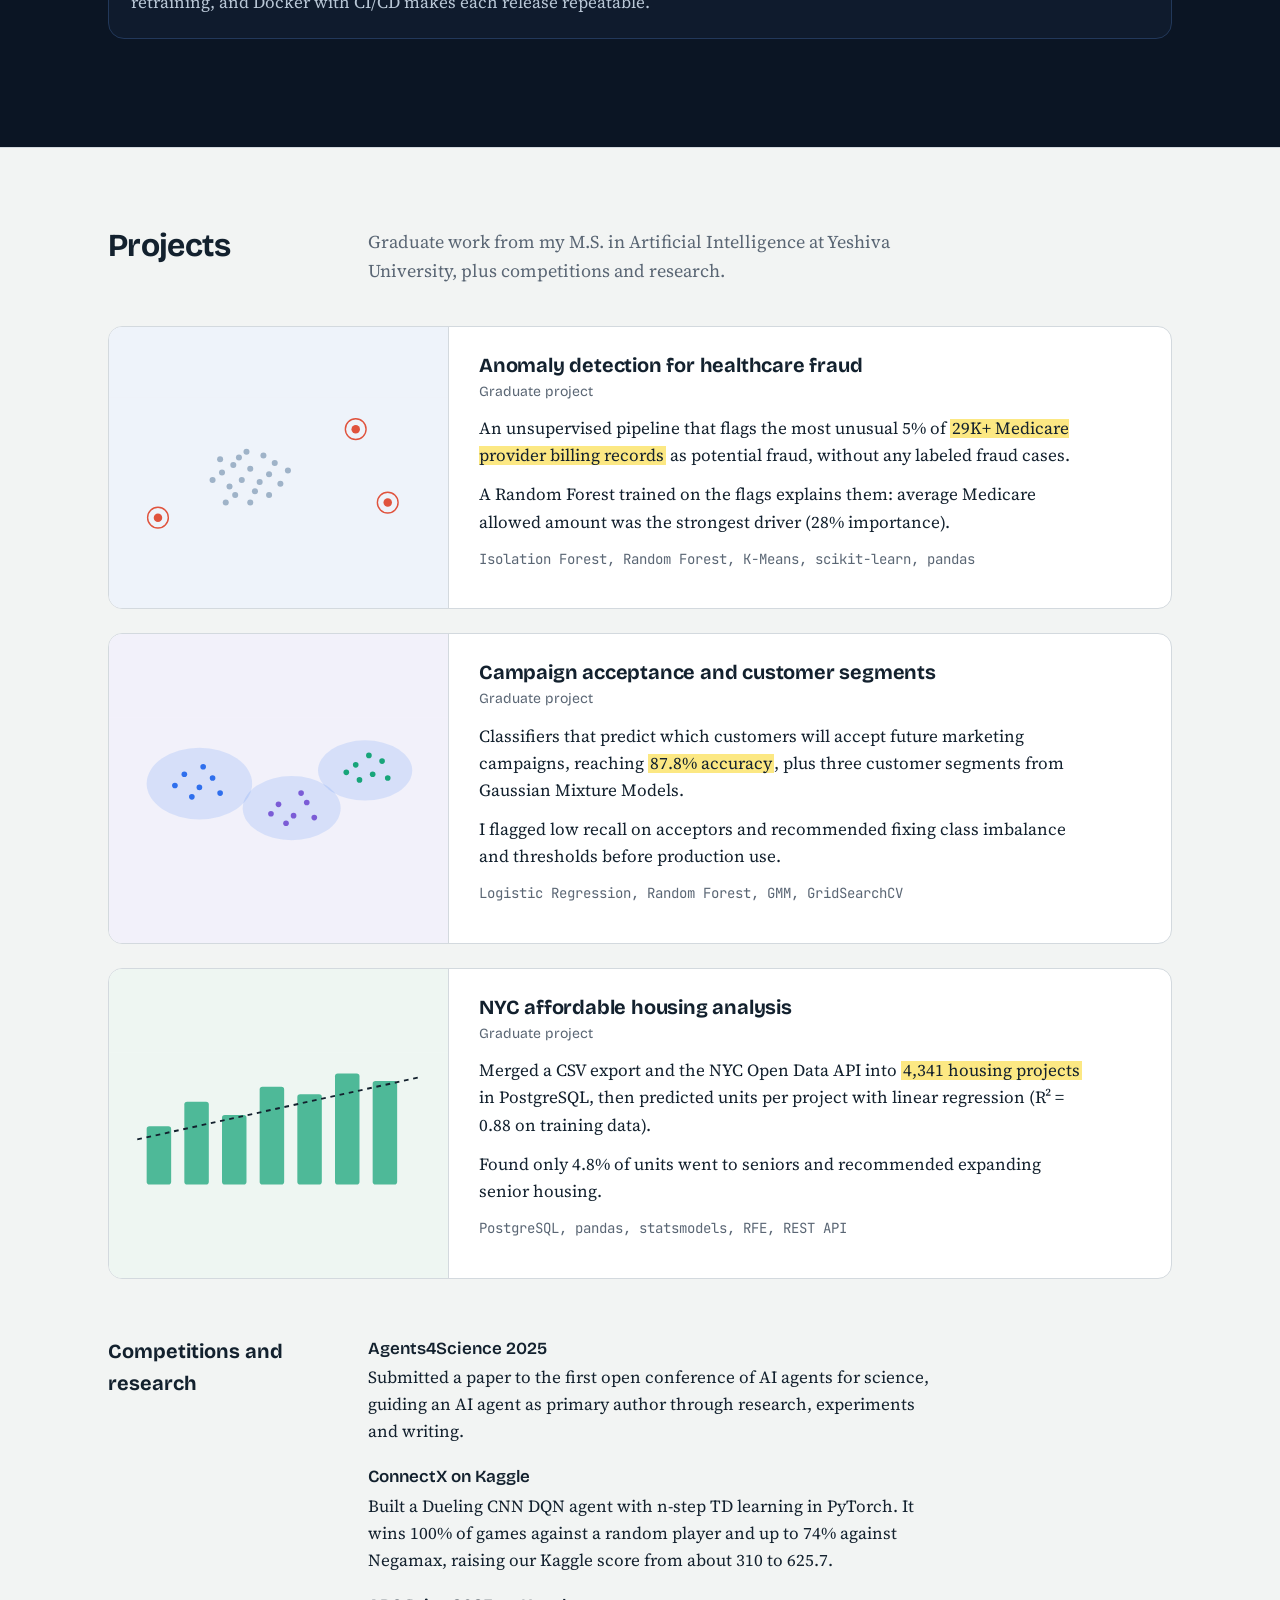
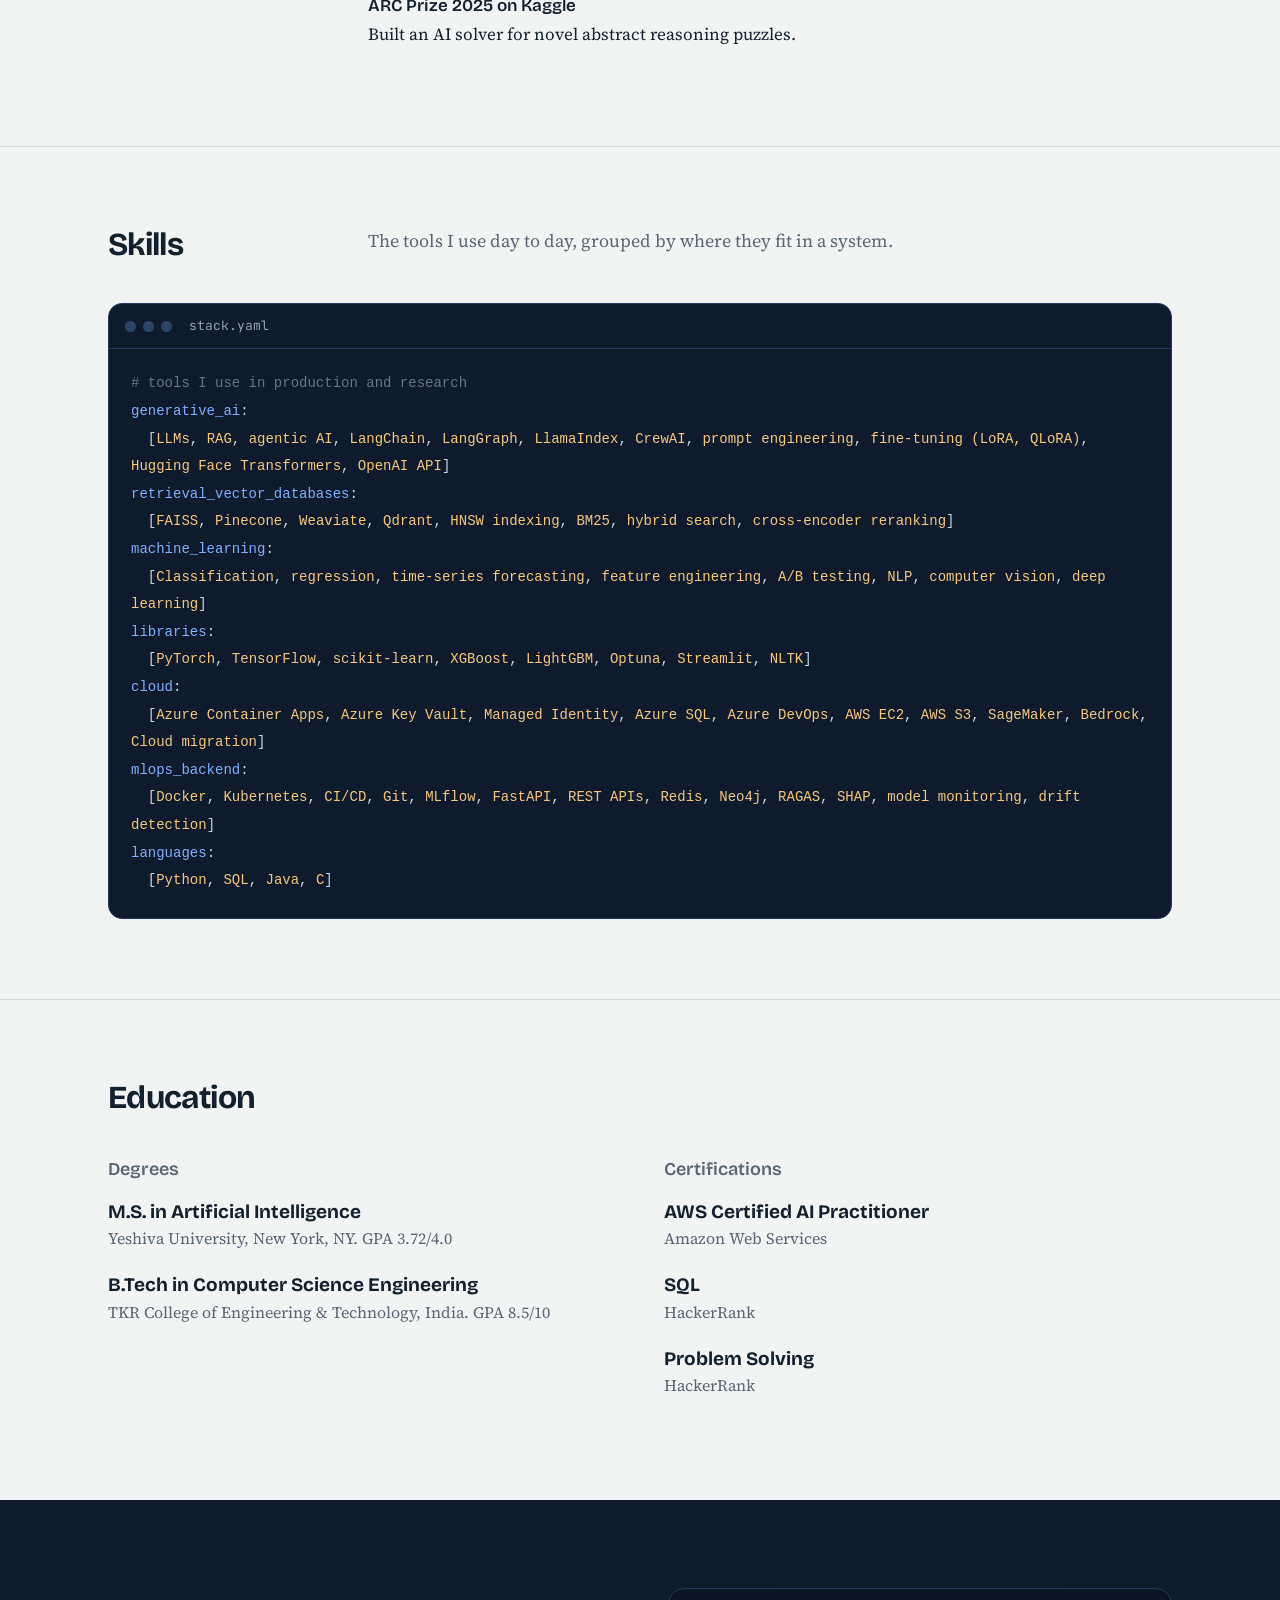
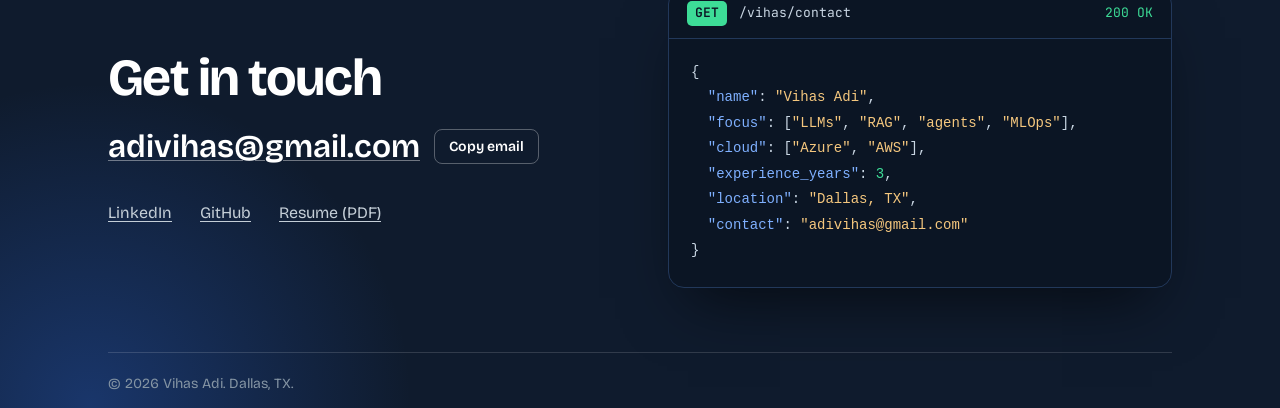
==== commit 9941f817: "New portfolio design" ====
--- a/index.html
+++ b/index.html
@@ -1,399 +1,682 @@
-<!doctype html>
+<!DOCTYPE html>
 <html lang="en">
 <head>
-  <meta charset="utf-8" />
-  <meta name="viewport" content="width=device-width, initial-scale=1" />
-  <title>Vihas Adi | AI/ML Portfolio</title>
-  <meta name="description" content="Vihas Adi — AI Research Engineer / ML Engineer / Generative AI Engineer. Projects in diffusion models, RAG, deployment, and medical imaging." />
-  <link rel="preconnect" href="https://fonts.googleapis.com">
-  <link rel="preconnect" href="https://fonts.gstatic.com" crossorigin>
-  <link href="https://fonts.googleapis.com/css2?family=Inter:wght@400;600;800&display=swap" rel="stylesheet">
-  <link rel="stylesheet" href="styles.css?v=2" />
+<meta charset="utf-8">
+<meta name="viewport" content="width=device-width, initial-scale=1">
+<title>Vihas Adi | AI Engineer</title>
+<meta name="description" content="Vihas Adi is an AI engineer in Dallas, TX who builds production generative AI and machine learning systems: RAG, LLM applications, ML pipelines and cloud deployments on Azure and AWS.">
+<link rel="preconnect" href="https://fonts.googleapis.com">
+<link rel="preconnect" href="https://fonts.gstatic.com" crossorigin>
+<link href="https://fonts.googleapis.com/css2?family=JetBrains+Mono:wght@400;500;600&family=Bricolage+Grotesque:opsz,wght@12..96,400;12..96,500;12..96,600;12..96,700&family=Source+Serif+4:ital,opsz,wght@0,8..60,400;0,8..60,600;1,8..60,400&display=swap" rel="stylesheet">
+<style>
+:root{
+  --paper:#F2F4F3;
+  --surface:#FFFFFF;
+  --ink:#13212E;
+  --muted:#5A6674;
+  --rule:#D3D9DE;
+  --blue:#1E4E8C;
+  --mark:#FCE883;
+  --sans:"Bricolage Grotesque", system-ui, sans-serif;
+  --serif:"Source Serif 4", Georgia, serif;
+  --mono:"JetBrains Mono", ui-monospace, Menlo, monospace;
+  --wrap:1120px;
+}
+*{box-sizing:border-box}
+html{scroll-behavior:smooth;scroll-padding-top:84px}
+body{margin:0;background:var(--paper);color:var(--ink);font-family:var(--serif);font-size:18px;line-height:1.6;-webkit-font-smoothing:antialiased}
+a{color:var(--blue);text-underline-offset:3px;text-decoration-thickness:1px}
+a:hover{text-decoration-thickness:2px}
+:focus-visible{outline:3px solid var(--blue);outline-offset:3px;border-radius:4px}
+mark{background:linear-gradient(transparent 12%, var(--mark) 12%, var(--mark) 92%, transparent 92%);color:inherit;padding:0 .12em}
+.wrap{max-width:var(--wrap);margin:0 auto;padding:0 28px}
+.skip{position:absolute;left:-999px;top:8px;background:var(--ink);color:#fff;padding:8px 14px;border-radius:6px;z-index:20}
+.skip:focus{left:8px}
+
+/* Top bar */
+.top{position:sticky;top:0;z-index:10;background:rgba(15,27,45,.92);backdrop-filter:blur(8px);border-bottom:1px solid rgba(255,255,255,.08)}
+.top .wrap{display:flex;align-items:center;justify-content:space-between;height:64px;gap:20px}
+.brand{font-family:var(--sans);font-weight:700;font-size:19px;color:#fff;text-decoration:none;letter-spacing:-.01em}
+.nav{display:flex;align-items:center;gap:26px;font-family:var(--sans);font-size:15px}
+.nav a{color:#B7C5D3;text-decoration:none}
+.nav a:hover{color:#fff}
+.nav .btn{color:#fff;background:#2F6FED;border-color:#2F6FED}
+.btn{display:inline-flex;align-items:center;gap:8px;font-family:var(--sans);font-weight:600;font-size:15px;padding:10px 16px;border-radius:8px;text-decoration:none;border:1px solid var(--ink);background:var(--ink);color:#fff;cursor:pointer;line-height:1.2}
+.btn:hover{background:#22374B;text-decoration:none}
+.btn.ghost{background:transparent;color:var(--ink);border-color:var(--rule)}
+.btn.ghost:hover{border-color:var(--ink);background:var(--surface)}
+
+/* Hero */
+.hero{position:relative;padding:72px 0 88px;background:#0F1B2D;color:#E7EDF4;overflow:hidden}
+#net{position:absolute;inset:0;width:100%;height:100%;display:block;-webkit-mask-image:linear-gradient(90deg,rgba(0,0,0,.18) 0%,rgba(0,0,0,.25) 42%,#000 75%);mask-image:linear-gradient(90deg,rgba(0,0,0,.18) 0%,rgba(0,0,0,.25) 42%,#000 75%)}
+.hero::after{content:"";position:absolute;width:620px;height:620px;right:-120px;top:-180px;background:radial-gradient(circle,rgba(47,111,237,.38),transparent 65%);pointer-events:none}
+.hero .wrap{position:relative;z-index:1}
+.hero .wrap{display:grid;grid-template-columns:minmax(0,5fr) minmax(0,7fr);gap:56px;align-items:start}
+.id{display:grid;grid-template-columns:168px 1fr;gap:26px;align-items:end}
+.id img{width:168px;height:210px;object-fit:cover;border-radius:14px;display:block;box-shadow:0 0 0 4px rgba(255,255,255,.08),0 20px 40px -12px rgba(0,0,0,.6)}
+.id h1{font-family:var(--sans);font-weight:700;font-size:clamp(44px,5.4vw,64px);line-height:.95;letter-spacing:-.035em;margin:0;color:#fff}
+.role{font-family:var(--sans);font-size:17px;color:#9FB3C8;margin:8px 0 0;line-height:1.35}
+.tags-mono{font-family:var(--mono);font-size:13px;color:#7FB0FF;margin:6px 0 0}
+.intro{color:#D5DEE8;font-size:20px;line-height:1.55;margin:30px 0 26px;max-width:34ch}
+.actions{display:flex;flex-wrap:wrap;gap:10px}
+.meta{font-family:var(--sans);font-size:15px;color:#8FA3B8;margin-top:22px;display:flex;flex-wrap:wrap;gap:6px 18px}
+.meta a{color:#C9D6E3}
+.hero .btn{background:#2F6FED;border-color:#2F6FED}
+.hero .btn:hover{background:#4A82F0}
+.hero .btn.ghost{background:transparent;color:#fff;border-color:rgba(255,255,255,.3)}
+.hero .btn.ghost:hover{border-color:#fff;background:rgba(255,255,255,.06)}
+.status{display:inline-flex;align-items:center;gap:8px;font-family:var(--mono);font-size:13px;color:#C9D6E3;border:1px solid rgba(255,255,255,.18);border-radius:999px;padding:6px 12px;margin-bottom:28px}
+.status i{width:8px;height:8px;border-radius:50%;background:#3DDC97;box-shadow:0 0 0 4px rgba(61,220,151,.18)}
+
+/* Ask panel: the one memorable thing */
+.ask{background:var(--surface);color:var(--ink);border:1px solid rgba(255,255,255,.2);border-radius:16px;overflow:hidden;box-shadow:0 30px 60px -20px rgba(0,0,0,.55)}
+.ask-q{display:flex;align-items:center;gap:12px;padding:18px 22px;border-bottom:1px solid var(--rule);font-family:var(--sans);font-size:19px;font-weight:500;min-height:64px}
+.ask-q svg{flex:none;color:var(--muted)}
+.caret{display:inline-block;width:2px;height:1.1em;background:var(--ink);vertical-align:-3px;margin-left:2px;animation:blink 1s steps(1) infinite}
+@keyframes blink{50%{opacity:0}}
+.trace{list-style:none;margin:0;padding:14px 22px;background:#0F1B2D;color:#9FB3C8;font-family:var(--mono);font-size:13px;line-height:1.75;border-bottom:1px solid var(--rule);min-height:120px}
+.trace li{opacity:0;transform:translateY(3px);transition:opacity .25s,transform .25s;white-space:nowrap;overflow:hidden;text-overflow:ellipsis}
+.trace li.on{opacity:1;transform:none}
+.trace .ok{color:#3DDC97;margin-right:8px}
+.trace .fn{color:#7FB0FF}
+.trace .str{color:#F5C77E}
+.trace .cm{color:#5F7590}
+.ask-a{padding:22px 22px 6px;font-size:18px;line-height:1.65;min-height:200px;transition:opacity .35s ease}
+.ask-a.hidden{opacity:0}
+.ask-a p{margin:0 0 14px}
+.cite{font-family:var(--sans);font-size:12px;font-weight:600;color:var(--blue);background:#E6EDF6;border-radius:4px;padding:1px 5px;margin-left:3px;text-decoration:none;vertical-align:2px}
+.cite:hover{background:var(--blue);color:#fff}
+.sources{list-style:none;margin:0;padding:12px 22px 18px;display:flex;flex-direction:column;gap:6px;font-family:var(--sans);font-size:14px;color:var(--muted);border-top:1px dashed var(--rule)}
+.sources a{color:var(--ink);text-decoration:none}
+.sources a:hover{text-decoration:underline}
+.sources b{display:inline-block;min-width:24px;color:var(--blue);font-weight:600}
+.chips{display:flex;flex-wrap:wrap;gap:8px;padding:14px 22px 18px;background:#F7F9FA;border-top:1px solid var(--rule)}
+.chips span{font-family:var(--sans);font-size:14px;color:var(--muted);align-self:center;margin-right:4px}
+.chip{font-family:var(--sans);font-size:14px;padding:7px 12px;border-radius:999px;border:1px solid var(--rule);background:var(--surface);color:var(--ink);cursor:pointer}
+.chip:hover{border-color:var(--ink)}
+.chip[aria-pressed="true"]{background:var(--ink);color:#fff;border-color:var(--ink)}
+
+/* Sections */
+section.block{padding:80px 0;border-top:1px solid var(--rule)}
+.head{display:grid;grid-template-columns:220px 1fr;gap:40px;margin-bottom:40px}
+.head h2{font-family:var(--sans);font-weight:700;font-size:32px;letter-spacing:-.02em;line-height:1.1;margin:0}
+.head p{margin:0;color:var(--muted);max-width:60ch}
+
+/* Experience timeline */
+.job{display:grid;grid-template-columns:220px 1fr;gap:40px;padding:36px 0;border-top:1px solid var(--rule)}
+.job:first-of-type{border-top:0;padding-top:0}
+.when{font-family:var(--mono);font-size:14px;color:var(--muted);line-height:1.5}
+.when strong{display:block;color:var(--ink);font-weight:600;font-size:16px}
+.job h3{font-family:var(--sans);font-weight:700;font-size:26px;letter-spacing:-.015em;margin:0;line-height:1.15}
+.job .title{font-family:var(--sans);color:var(--muted);font-size:16px;margin:4px 0 16px}
+.job .lead{font-size:19px;margin:0 0 16px;max-width:62ch}
+.job ul{margin:0;padding-left:20px;max-width:66ch}
+.job li{margin-bottom:10px}
+.job li::marker{color:var(--muted)}
+.stack{font-family:var(--mono);font-size:13px;color:var(--muted);margin-top:16px;max-width:66ch}
+.stack b{color:var(--ink);font-weight:600}
+
+/* Results tiles */
+.results{display:grid;grid-template-columns:repeat(auto-fit,minmax(118px,1fr));gap:12px;margin:0 0 22px;max-width:66ch}
+.results div{background:var(--surface);border:1px solid var(--rule);border-radius:12px;padding:14px 16px}
+.results b{display:block;font-family:var(--mono);font-size:23px;font-weight:700;letter-spacing:-.02em;color:var(--blue);line-height:1.1}
+.results span{font-family:var(--sans);font-size:13px;color:var(--muted);line-height:1.35;display:block;margin-top:4px}
+
+/* Architecture */
+.arch{background:#0B1524;color:#E7EDF4;padding:88px 0;border-top:0}
+.arch .head h2{color:#fff}
+.arch .head p{color:#9FB3C8}
+.sys{border:1px solid #22385A;border-radius:16px;background:#0F1B2D;margin-bottom:28px;overflow:hidden}
+.sys-top{display:flex;flex-wrap:wrap;justify-content:space-between;gap:8px 20px;padding:16px 22px;border-bottom:1px solid #22385A}
+.sys-top h3{font-family:var(--sans);font-size:20px;margin:0;color:#fff}
+.sys-top span{font-family:var(--mono);font-size:13px;color:#7F95AE;align-self:center}
+.sys-fig{overflow-x:auto;padding:20px 16px 8px}
+.sys-fig svg{display:block;min-width:900px;width:100%;height:auto}
+.sys p{margin:0;padding:6px 22px 22px;color:#B9C7D6;font-size:17px;max-width:80ch}
+.dt{font-family:var(--mono);font-size:13px;font-weight:600;fill:#E7EDF4}
+.ds{font-family:var(--mono);font-size:11px;fill:#8FA3B8}
+.edge{fill:none;stroke:#3F5F8A;stroke-width:1.6}
+.edge.flow{stroke-dasharray:5 7;animation:flow 1.6s linear infinite}
+.edge.dash{stroke-dasharray:3 5;stroke:#5B7BA6}
+@keyframes flow{to{stroke-dashoffset:-24}}
+
+/* Projects */
+.projects{display:flex;flex-direction:column;gap:24px}
+.proj{background:var(--surface);border:1px solid var(--rule);border-radius:14px;overflow:hidden;display:grid;grid-template-columns:340px 1fr}
+.proj .body{padding:20px 22px 22px}
+.fig{display:block;width:100%;height:100%;min-height:220px;border-right:1px solid var(--rule)}
+.proj .body{padding:26px 30px 26px}
+.proj h3{font-size:23px}
+.proj p{max-width:68ch}
+.proj h3{font-family:var(--sans);font-weight:700;font-size:20px;line-height:1.2;letter-spacing:-.01em;margin:0 0 4px}
+.proj .ctx{font-family:var(--sans);font-size:14px;color:var(--muted);margin:0 0 12px}
+.proj p{margin:0 0 12px;font-size:17px}
+.proj p.stack{margin-top:4px;font-size:14px}
+.other{margin-top:56px;display:grid;grid-template-columns:220px 1fr;gap:40px}
+.other h3{font-family:var(--sans);font-weight:700;font-size:20px;margin:0}
+.other dl{margin:0}
+.other dt{font-family:var(--sans);font-weight:600;font-size:17px}
+.other dd{margin:2px 0 18px;max-width:64ch;font-size:17px}
+
+/* Skills */
+.editor{background:#0F1B2D;border:1px solid #22385A;border-radius:14px;overflow:hidden}
+.ed-top{display:flex;align-items:center;gap:7px;padding:12px 16px;border-bottom:1px solid #22385A}
+.ed-top i{width:11px;height:11px;border-radius:50%;background:#2C4466}
+.ed-top span{font-family:var(--mono);font-size:13px;color:#8FA3B8;margin-left:10px}
+.editor pre{margin:0;padding:20px 22px 24px;overflow-x:auto;font-family:var(--mono);font-size:14px;line-height:1.9;color:#C9D6E3;white-space:pre-wrap}
+.editor .k{color:#7FB0FF}
+.editor .v{color:#F5C77E}
+.editor .cm{color:#5F7590}
+.skills{display:grid;grid-template-columns:repeat(2,minmax(0,1fr));gap:28px 48px;margin:0}
+.skills div{border-top:1px solid var(--rule);padding-top:16px}
+.skills dt{font-family:var(--sans);font-weight:600;font-size:16px;margin-bottom:4px}
+.skills dd{margin:6px 0 0;display:flex;flex-wrap:wrap;gap:8px}
+.tag{font-family:var(--sans);font-size:14px;padding:5px 11px;border-radius:999px;background:var(--surface);border:1px solid var(--rule);color:#2A3A49}
+
+/* Education */
+.edu{display:grid;grid-template-columns:repeat(2,minmax(0,1fr));gap:48px}
+.edu h3{font-family:var(--sans);font-size:18px;font-weight:600;margin:0 0 16px;color:var(--muted)}
+.edu .item{margin-bottom:20px}
+.edu .item strong{font-family:var(--sans);font-size:19px;display:block;line-height:1.3}
+.edu .item span{color:var(--muted);font-size:16px}
+
+/* Contact */
+.contact{background:#0F1B2D;color:#E9EEF2;padding:88px 0 40px}
+.contact h2{font-family:var(--sans);font-weight:700;font-size:clamp(34px,4.2vw,52px);letter-spacing:-.03em;line-height:1.04;margin:0 0 16px;color:#fff;max-width:14ch}
+.contact p{max-width:52ch;margin:0 0 20px;font-size:19px;color:#C4CED7}
+.mail{display:flex;flex-wrap:wrap;align-items:center;gap:14px;margin-bottom:28px}
+.mail a{font-family:var(--sans);font-size:clamp(22px,3vw,32px);font-weight:600;color:#fff;text-decoration-color:rgba(255,255,255,.4)}
+.copy{font-family:var(--sans);font-size:14px;font-weight:600;padding:8px 14px;border-radius:8px;border:1px solid rgba(255,255,255,.3);background:transparent;color:#fff;cursor:pointer}
+.copy:hover{border-color:#fff}
+.contact .links{display:flex;flex-wrap:wrap;gap:10px 28px;font-family:var(--sans);font-size:16px}
+.contact .links a{color:#C4CED7}
+.contact .links a:hover{color:#fff}
+.foot{margin-top:64px;padding-top:20px;border-top:1px solid rgba(255,255,255,.14);font-family:var(--sans);font-size:14px;color:#8494A3}
+
+.contact{position:relative;overflow:hidden}
+.contact::after{content:"";position:absolute;width:700px;height:700px;left:-260px;bottom:-320px;background:radial-gradient(circle,rgba(47,111,237,.32),transparent 65%);pointer-events:none}
+.contact .wrap{position:relative;z-index:1}
+.c-grid{display:grid;grid-template-columns:minmax(0,1fr) minmax(0,1fr);gap:56px;align-items:center}
+.roles{list-style:none;margin:0 0 32px;padding:0;display:flex;flex-wrap:wrap;gap:10px}
+.roles li{font-family:var(--sans);font-size:15px;font-weight:500;color:#fff;padding:8px 14px 8px 12px;border-radius:999px;border:1px solid rgba(127,176,255,.35);background:rgba(47,111,237,.14);display:flex;align-items:center;gap:8px}
+.roles li::before{content:"";width:7px;height:7px;border-radius:50%;background:#3DDC97}
+.api{background:#0B1524;border:1px solid #22385A;border-radius:16px;overflow:hidden;box-shadow:0 30px 60px -20px rgba(0,0,0,.6)}
+.api-top{display:flex;align-items:center;gap:12px;padding:12px 18px;border-bottom:1px solid #22385A;font-family:var(--mono);font-size:13px;color:#C9D6E3}
+.api-top .verb{color:#0B1524;background:#3DDC97;font-weight:600;padding:2px 8px;border-radius:5px}
+.api-top .code{margin-left:auto;color:#3DDC97}
+.api pre{margin:0;padding:20px 22px 24px;font-family:var(--mono);font-size:14px;line-height:1.75;color:#C9D6E3;overflow-x:auto}
+.api .k{color:#7FB0FF}.api .v{color:#F5C77E}.api .n{color:#3DDC97}
+@media (max-width:960px){.c-grid{grid-template-columns:1fr;gap:40px}}
+
+/* Responsive */
+@media (max-width:960px){
+  .hero .wrap{grid-template-columns:1fr;gap:40px}
+  .intro{max-width:46ch}
+  
+}
+@media (max-width:760px){
+  body{font-size:17px}
+  .nav a:not(.btn){display:none}
+  .hero{padding:40px 0 56px}
+  .id{grid-template-columns:110px 1fr;gap:18px}
+  .id img{width:110px;height:138px}
+  .head,.job,.other{grid-template-columns:1fr;gap:10px}
+  .head{margin-bottom:28px}
+  .job{gap:12px}
+  .skills,.edu{grid-template-columns:1fr}
+  .proj{grid-template-columns:1fr}
+  .fig{height:150px;min-height:0;border-right:0;border-bottom:1px solid var(--rule)}
+  section.block{padding:60px 0}
+  .ask-a{min-height:0}
+}
+@media (prefers-reduced-motion:reduce){
+  .edge.flow{animation:none}
+  .trace li{transition:none}
+  html{scroll-behavior:auto}
+  .caret{animation:none}
+  .ask-a{transition:none}
+}
+</style>
 </head>
-
 <body>
-  <!-- NAV -->
-  <header class="nav">
-    <div class="container nav-inner">
-      <a class="brand" href="#top">VIHAS ADI</a>
-      <nav class="links">
-        <a href="#about">About</a>
-        <a href="#projects">Projects</a>
-        <a href="#experience">Experience</a>
-        <a href="#skills">Skills</a>
-        <a href="#certs">Certifications</a>
-        <a href="#contact">Contact</a>
-      </nav>
-      <div class="nav-cta">
-        <a class="btn" href="files/Vihas_Resume.pdf" target="_blank" rel="noopener">Resume</a>
-      </div>
-    </div>
-  </header>
-
-  <section class="hero">
-  <div class="hero-overlay"></div>
-
-  <div class="hero-inner">
-    <img src="assets/vihas.jpg" class="hero-photo" alt="Vihas Adi" />
-
-    <div class="hero-text">
-      <h1>
-        AI Research Engineer · ML Engineer · Generative AI Engineer
-      </h1>
-
-      <p class="hero-desc">
-        I build deep learning and LLM-powered systems — from diffusion models and
-        medical imaging pipelines to production-grade RAG apps with deployment
-        and monitoring.
-      </p>
-
-      <!-- SOCIAL ICONS -->
-      <div class="hero-socials">
-        <a class="icon-link"
-           href="https://www.linkedin.com/in/vihas-adi-009531294/"
-           target="_blank"
-           rel="noopener"
-           aria-label="LinkedIn">
-          <img class="icon" src="assets/icons/linkedin.png" alt="LinkedIn">
-        </a>
-
-        <a class="icon-link"
-           href="https://github.com/Vihasadi"
-           target="_blank"
-           rel="noopener"
-           aria-label="GitHub">
-          <img class="icon" src="assets/icons/github.png" alt="GitHub">
-        </a>
-
-        <a class="icon-link"
-           href="https://www.instagram.com/vihas_adi"
-           target="_blank"
-           rel="noopener"
-           aria-label="Instagram">
-          <img class="icon" src="assets/icons/instagram.png" alt="Instagram">
-        </a>
-
-        <!-- EMAIL (GMAIL COMPOSE – ALWAYS WORKS) -->
-        <a class="icon-link"
-           href="https://mail.google.com/mail/?view=cm&fs=1&to=adivihas@gmail.com&su=Portfolio%20Contact&body=Hi%20Vihas,%0A%0AI%20found%20your%20portfolio%20and%20would%20like%20to%20connect."
-           target="_blank"
-           rel="noopener"
-           aria-label="Send email">
-          <img class="icon" src="assets/icons/mail.png" alt="Email">
-        </a>
+<a class="skip" href="#main">Skip to content</a>
+
+<header class="top">
+  <div class="wrap">
+    <a class="brand" href="#top">Vihas Adi</a>
+    <nav class="nav" aria-label="Main">
+      <a href="#experience">Experience</a>
+      <a href="#architecture">Architecture</a>
+      <a href="#projects">Projects</a>
+      <a href="#skills">Skills</a>
+      <a href="#education">Education</a>
+      <a class="btn" href="#contact">Contact</a>
+    </nav>
+  </div>
+</header>
+
+<main id="main">
+<section class="hero" id="top">
+  <canvas id="net" aria-hidden="true"></canvas>
+  <div class="wrap">
+    <div>
+      <div class="id">
+        <img src="assets/vihas.jpg" alt="Portrait of Vihas Adi" width="168" height="210">
+        <div>
+          <h1>Vihas<br>Adi</h1>
+          <p class="role">AI Engineer, Dallas, TX</p>
+          <p class="tags-mono">Gen AI / LLMs / RAG / MLOps</p>
+        </div>
+      </div>
+      <p class="intro">I build generative AI and machine learning systems that run in production, from the first requirements meeting to the cloud deployment.</p>
+      <div class="actions">
+        <a class="btn" href="#contact">Get in touch</a>
+        <a class="btn ghost" href="https://drive.google.com/file/d/1Zyj1KPnMgSEQ74-l2fdRkX_ZXhYcXXlP/view" target="_blank" rel="noopener">View resume (PDF)</a>
+      </div>
+      <div class="meta">
+        <a href="https://www.linkedin.com/in/vihas-adi-009531294/" target="_blank" rel="noopener">LinkedIn</a>
+        <a href="https://github.com/Vihasadi" target="_blank" rel="noopener">GitHub</a>
+        <span>3+ years in AI/ML</span>
+        <span>AWS Certified AI Practitioner</span>
+      </div>
+    </div>
+
+    <div class="ask" aria-label="Questions about my work">
+      <div class="ask-q">
+        <svg width="20" height="20" viewBox="0 0 24 24" fill="none" stroke="currentColor" stroke-width="2" aria-hidden="true"><circle cx="11" cy="11" r="7"/><path d="m20 20-3.5-3.5"/></svg>
+        <span id="q" aria-live="polite"></span><span class="caret" id="caret" aria-hidden="true"></span>
+      </div>
+      <ol class="trace" id="trace" aria-label="Retrieval steps"></ol>
+      <div class="ask-a" id="a" aria-live="polite"></div>
+      <ol class="sources" id="src" aria-label="Sources"></ol>
+      <div class="chips" role="group" aria-label="Ask another question">
+        <span>Ask about</span>
+        <button class="chip" data-k="build" aria-pressed="true">What I build</button>
+        <button class="chip" data-k="rag" aria-pressed="false">RAG systems</button>
+        <button class="chip" data-k="cloud" aria-pressed="false">Cloud and deployment</button>
+        <button class="chip" data-k="health" aria-pressed="false">Healthcare AI</button>
       </div>
     </div>
   </div>
 </section>
 
-
-
-
-  <main class="container main">
-    <!-- ABOUT -->
-    <section id="about" class="section">
-      <div class="section-head">
-        <h2>About</h2>
-        <p class="muted">Quick snapshot of who I am and what I build.</p>
-      </div>
-
-      <div class="card">
-        <p>
-          AI Engineer with industry and academic experience building production-grade deep learning and Generative AI
-systems. Specialized in transformer architectures, diffusion models, and Retrieval-Augmented Generation (RAG)
-pipelines using PyTorch, LangChain, and vector databases. Strong ownership across the full ML lifecycle—from
-large-scale data preprocessing and model training to evaluation, experiment tracking, and scalable deployment via
-FastAPI, Docker, MLflow, and AWS. Proven ability to translate research-driven models into high-performance,
-deployable AI solutions for real-world applications.
-        </p>
-        <div class="facts">
-          <div class="fact"><div class="k">Focus</div><div class="v">Diffusion · RAG · Deployment</div></div>
-          <div class="fact"><div class="k">Strength</div><div class="v">End-to-end ML lifecycle</div></div>
-          <div class="fact"><div class="k">Roles</div><div class="v">AI Engineer · ML Engineer</div></div>
-        </div>
-      </div>
-    </section>
-
-    <!-- PROJECTS -->
-    <section id="projects" class="section">
-      <div class="section-head">
-        <h2>Projects</h2>
-        <p class="muted">Selected work with measurable outcomes.</p>
-      </div>
-
-      <div class="grid">
-        <!-- Project 1 -->
-        <article class="project">
-          <img src="assets/proj-paper.jpg" alt="AI Research Paper Summarizer" />
-          <div class="p-body">
-            <h3>AI Research Paper Summarizer (RAG + LangChain)</h3>
-            <p>
-              End-to-end pipeline to retrieve papers, parse PDFs, and generate structured summaries + peer-style reviews.
-              Built section-aware summarization and JSON outputs. Served via FastAPI and Docker; deployable on AWS EC2.
-            </p>
-            <div class="tags">
-              <span>LangChain</span><span>RAG</span><span>LLMs</span><span>FastAPI</span><span>Docker</span><span>AWS</span>
-            </div>
-            <div class="p-links">
-              <a class="btn small" href="#" target="_blank" rel="noopener">GitHub</a>
-              <a class="btn small ghost" href="#" target="_blank" rel="noopener">Demo</a>
-            </div>
-          </div>
-        </article>
-
-        <!-- Project 2 -->
-        <article class="project">
-          <img src="assets/proj-dosediff.jpg" alt="Medical Dose Diffusion Model" />
-          <div class="p-body">
-            <h3>Medical Dose Diffusion Model (DoseDiff + MambaVision)</h3>
-            <p>
-              Developed and benchmarked DoseDiff, CT-Mamba, and hybrid architectures for radiotherapy dose prediction (Open-KBP).
-              Achieved major improvements after extended training: Dose Score 12.38 → 1.56; DVH error 7.37 → 0.71.
-            </p>
-            <div class="tags">
-              <span>PyTorch</span><span>DoseDiff</span><span>MambaVision</span><span>DVH</span><span>Ablations</span>
-            </div>
-            <div class="p-links">
-              <a class="btn small" href="#" target="_blank" rel="noopener">GitHub</a>
-              <a class="btn small ghost" href="#" target="_blank" rel="noopener">Report</a>
-            </div>
-          </div>
-        </article>
-
-        <!-- Project 3 -->
-        <article class="project">
-          <img src="assets/proj-brain.jpg" alt="Brain Tumor Segmentation" />
-          <div class="p-body">
-            <h3>Brain Tumor Segmentation</h3>
-            <p>
-              Evaluated U-Net, Attention U-Net, FCN, and SegNet for MRI segmentation. FCN achieved best generalization (Dice 0.75, IoU 0.66).
-              Analyzed tradeoffs between accuracy, overlap metrics, and overfitting under limited data.
-            </p>
-            <div class="tags">
-              <span>Computer Vision</span><span>Segmentation</span><span>Dice</span><span>IoU</span>
-            </div>
-            <div class="p-links">
-              <a class="btn small" href="#" target="_blank" rel="noopener">GitHub</a>
-            </div>
-          </div>
-        </article>
-
-        <!-- Project 4 -->
-        <article class="project">
-          <img src="assets/proj-churn.jpg" alt="Customer Churn Prediction" />
-          <div class="p-body">
-            <h3>Customer Churn Prediction</h3>
-            <p>
-              Improved churn prediction by 20–25% (MAE/RMSE) moving from Linear/Ridge to Gradient Boosting.
-              Feature engineering delivered an additional 10–15% reduction; used grid search + cross-validation for stability.
-            </p>
-            <div class="tags">
-              <span>Scikit-learn</span><span>Gradient Boosting</span><span>CV</span><span>Feature Engineering</span>
-            </div>
-            <div class="p-links">
-              <a class="btn small" href="#" target="_blank" rel="noopener">GitHub</a>
-            </div>
-          </div>
-        </article>
-
-        <!-- Project 5 -->
-        <article class="project">
-          <img src="assets/proj-ride.jpg" alt="Ride Demand Prediction" />
-          <div class="p-body">
-            <h3>Ride Demand Prediction (Time Series)</h3>
-            <p>
-              Forecasting pipeline using temporal + spatial features across 12+ months of data.
-              Reduced RMSE by 12–18% vs seasonal baselines and translated forecasts into operational planning insights.
-            </p>
-            <div class="tags">
-              <span>Forecasting</span><span>Time Series</span><span>RMSE</span><span>ML Pipelines</span>
-            </div>
-            <div class="p-links">
-              <a class="btn small" href="#" target="_blank" rel="noopener">GitHub</a>
-            </div>
-          </div>
-        </article>
-      </div>
-
-      <p class="hint muted">
-        Replace the “GitHub/Demo/Report” # links with your real URLs.
-      </p>
-    </section>
-
-    <!-- EXPERIENCE -->
-    <section id="experience" class="section">
-      <div class="section-head">
-        <h2>Experience</h2>
-        <p class="muted">Work that proves execution.</p>
-      </div>
-
-      <div class="stack">
-        <div class="role">
-          <div class="role-head">
-            <h3>AI Engineer — Prevail Infotech INC</h3>
-            <span class="muted">Sandy, Utah, USA · July 2024 – Present</span>
-          </div>
-
-          <div class="role-badges">
-            <span class="badge">LangChain</span>
-            <span class="badge">RAG</span>
-            <span class="badge">FAISS</span>
-            <span class="badge">Pinecone</span>
-            <span class="badge">FastAPI</span>
-            <span class="badge">Docker</span>
-            <span class="badge">AWS EC2</span>
-          </div>
-
-          <div class="role-impact">
-            <div class="impact">
-              <div class="impact-k">50K+</div>
-              <div class="impact-v">Docs Indexed</div>
-            </div>
-            <div class="impact">
-              <div class="impact-k">5K+</div>
-              <div class="impact-v">Requests/Day</div>
-            </div>
-            <div class="impact">
-              <div class="impact-k">25–35%</div>
-              <div class="impact-v">Accuracy Gain</div>
-            </div>
-            <div class="impact">
-              <div class="impact-k">&lt;300ms</div>
-              <div class="impact-v">Retrieval Latency</div>
-            </div>
-          </div>
-
-          <ul>
-            <li>Architected and deployed an enterprise Knowledge Intelligence Platform using Retrieval-Augmented Generation (RAG), indexing 50K+ internal documents to enable natural language querying and automated knowledge retrieval across business units.</li>
-            <li>Designed and implemented end-to-end Generative AI workflows leveraging Large Language Models (LLMs) for enterprise automation, semantic search, and contextual Q&A systems.</li>
-            <li>Built RAG pipelines using LangChain, FAISS/Pinecone vector databases, and HuggingFace embeddings, improving contextual response accuracy by 25–35% through optimized chunking, retrieval tuning, and metadata filtering strategies.</li>
-            <li>Developed scalable document ingestion and preprocessing pipelines for unstructured data (PDFs, reports, internal knowledge bases), enabling semantic indexing and structured summarization.</li>
-            <li>Reduced hallucination rates by approximately 18% through retrieval re-ranking, prompt engineering refinements, and structured output formatting with validation checks.</li>
-            <li>Deployed containerized AI services via FastAPI and Docker on AWS EC2, handling 5K+ requests/day with sub-300ms average retrieval latency and high system reliability.</li>
-            <li>Fine-tuned transformer-based models for domain-specific NLP tasks using parameter-efficient tuning techniques and iterative prompt optimization to improve domain alignment and inference performance.</li>
-            <li>Implemented monitoring and evaluation frameworks to measure retrieval quality, generation relevance, and system stability using automated metrics and human feedback loops.</li>
-          </ul>
-        </div>
-
-        <div class="role">
-          <div class="role-head">
-            <h3>Machine Learning Engineer — Next Cloudwave Solutions Pvt Ltd</h3>
-            <span class="muted">Hyderabad, India · June 2022 – Dec 2023</span>
-          </div>
-
-          <div class="role-badges">
-            <span class="badge">Python</span>
-            <span class="badge">scikit-learn</span>
-            <span class="badge">SQL</span>
-            <span class="badge">FastAPI</span>
-            <span class="badge">A/B Testing</span>
-            <span class="badge">Monitoring</span>
-          </div>
-
-          <div class="role-impact">
-            <div class="impact">
-              <div class="impact-k">1M+</div>
-              <div class="impact-v">Records</div>
-            </div>
-            <div class="impact">
-              <div class="impact-k">15–22%</div>
-              <div class="impact-v">Accuracy Gain</div>
-            </div>
-            <div class="impact">
-              <div class="impact-k">30%</div>
-              <div class="impact-v">Faster Experiments</div>
-            </div>
-            <div class="impact">
-              <div class="impact-k">SKU</div>
-              <div class="impact-v">Weekly Forecasts</div>
-            </div>
-          </div>
-
-          <ul>
-            <li>Led development of an enterprise retail demand forecasting system processing 1M+ historical transaction records to generate SKU-level weekly predictions for inventory optimization.</li>
-            <li>Designed and deployed scalable end-to-end ML pipelines from data ingestion and preprocessing to model serving using Python, scikit-learn, and SQL.</li>
-            <li>Built and optimized supervised learning models (classification & regression), improving predictive accuracy by 15–22% through advanced feature engineering and hyperparameter tuning.</li>
-            <li>Engineered robust data preprocessing workflows for large structured datasets (1M+ records), improving downstream model stability and consistency.</li>
-            <li>Productionized ML models via RESTful APIs (FastAPI), enabling real-time and batch inference integration into client systems.</li>
-            <li>Automated model retraining and evaluation workflows, reducing experimentation time by approximately 30% and improving reproducibility.</li>
-            <li>Implemented performance monitoring, validation protocols, and A/B testing to continuously enhance inference quality and model reliability in production.</li>
-          </ul>
-        </div>
-      </div>
-    </section>
-
-    <!-- SKILLS -->
-    <section id="skills" class="section">
-      <div class="section-head">
-        <h2>Skills</h2>
-        <p class="muted">Tools I use to ship and scale.</p>
-      </div>
-
-      <div class="pillgrid">
-        <div class="pillcard">
-          <h4>Programming</h4>
-          <div class="pills"><span>Python</span><span>SQL</span></div>
-        </div>
-        <div class="pillcard">
-          <h4>AI / ML</h4>
-          <div class="pills"><span>Machine Learning</span><span>Deep Learning</span><span>Generative AI</span><span>LLMs</span><span>NLP</span><span>Computer Vision</span><span>RAG</span></div>
-        </div>
-        <div class="pillcard">
-          <h4>Frameworks</h4>
-          <div class="pills"><span>PyTorch</span><span>TensorFlow</span><span>Scikit-learn</span><span>CUDA</span></div>
-        </div>
-        <div class="pillcard">
-          <h4>Evaluation</h4>
-          <div class="pills"><span>RMSE</span><span>MAE</span><span>Dice</span><span>IoU</span><span>DVH Analysis</span><span>Ablations</span></div>
-        </div>
-        <div class="pillcard">
-          <h4>MLOps / Deployment</h4>
-          <div class="pills"><span>Git</span><span>Docker</span><span>FastAPI</span><span>MLflow</span><span>Model Versioning</span></div>
-        </div>
-        <div class="pillcard">
-          <h4>Cloud / Databases</h4>
-          <div class="pills"><span>AWS EC2</span><span>AWS S3</span><span>MySQL</span><span>MongoDB</span></div>
-        </div>
-      </div>
-    </section>
-
-    <!-- CERTS -->
-    <section id="certs" class="section">
-      <div class="section-head">
-        <h2>Certifications</h2>
-        <p class="muted">Verified learning and credentials.</p>
-      </div>
-
-      <div class="card">
-        <ul class="simple">
-          <li>Google Cloud Generative AI Certificate — Google Cloud Skills Boost</li>
-          <li>AWS Machine Learning Foundations — AWS & Udacity</li>
-          <li>Microsoft Azure AI Fundamentals (AI-900)</li>
+<section class="block" id="experience">
+  <div class="wrap">
+    <div class="head">
+      <h2>Experience</h2>
+      <p>Three roles across healthcare claims recovery, retail supply chain and grocery e-commerce.</p>
+    </div>
+
+    <article class="job" id="erisa">
+      <div class="when"><strong>May 2026 – present</strong>Dallas, TX</div>
+      <div>
+        <h3>ERISA Recovery</h3>
+        <p class="title">AI Software Engineer</p>
+        <p class="lead">I build the generative AI tools claims analysts use to recover payments from insurers, working directly with analysts and management from requirements through production.</p>
+        <div class="results">
+          <div><b>Azure</b><span>Production AI pipeline migrated from on-prem</span></div>
+          <div><b>HIPAA</b><span>De-identified data for LLM processing</span></div>
+          <div><b>2 tools</b><span>ERIA Prep in production, Ask ERIA near release</span></div>
+        </div>
+        <ul>
+          <li>Designed <strong>ERIA Prep</strong>, a pipeline that pulls a claim's full history, including call summaries generated from recordings and every claim document, into one structured LLM context. It produces claim-specific pre-call scripts and flags coverage and policy gaps analysts use when negotiating with payers.</li>
+          <li>Kept it fast and grounded with token-budgeted context assembly for long claim histories and structured prompt templates. De-identified claim data keeps LLM processing HIPAA-compliant.</li>
+          <li>Built it as a modular, containerized service, then <mark>migrated it from on-premises servers to Azure</mark>: Azure Container Apps, Azure-hosted LLMs, Key Vault, Managed Identity and Azure DevOps CI/CD.</li>
+          <li>Developing <strong>Ask ERIA</strong>, a chatbot on top of ERIA Prep with a RAG layer over SOPs and uploaded documents, plus a query router that sends each question to claim data, SOP retrieval or document Q&amp;A. It is nearing production release.</li>
         </ul>
-      </div>
-    </section>
-
-    <!-- CONTACT -->
-    <section id="contact" class="section">
-      <div class="section-head">
-        <h2>Contact</h2>
-        <p class="muted">Let’s connect.</p>
-      </div>
-
-      <div class="card contact">
-        <a class="btn" href="mailto:adivihas@gmail.com">Email</a>
-        <a class="btn" href="https://www.linkedin.com/in/vihas-adi-009531294/" target="_blank" rel="noopener">LinkedIn</a>
-        <a class="btn" href="https://github.com/Vihasadi" target="_blank" rel="noopener">GitHub</a>
-        <a class="btn primary" href="files/Vihas_Resume.pdf" target="_blank" rel="noopener">Resume</a>
-      </div>
-    </section>
-
-    <footer class="footer">
-      <span>© <span id="year"></span> Vihas Adi</span>
-      <span class="muted">Built with HTML/CSS · GitHub Pages</span>
-    </footer>
-  </main>
-
-  <script src="script.js"></script>
+        <p class="stack"><b>Stack:</b> Python, LLMs, RAG, Azure Container Apps, Key Vault, Managed Identity, Azure DevOps, Docker</p>
+      </div>
+    </article>
+
+    <article class="job" id="walmart">
+      <div class="when"><strong>Jul 2024 – May 2026</strong>Sandy, UT</div>
+      <div>
+        <h3>Walmart</h3>
+        <p class="title">AI Engineer</p>
+        <p class="lead">I built an internal document Q&amp;A assistant for supply chain teams, serving <mark>5K+ requests a day</mark>.</p>
+        <div class="results">
+          <div><b>50K+</b><span>Documents indexed</span></div>
+          <div><b>+35%</b><span>RAGAS context precision</span></div>
+          <div><b>−18%</b><span>Hallucinations</span></div>
+          <div><b>&lt;300 ms</b><span>p95 retrieval latency</span></div>
+        </div>
+        <ul>
+          <li>Built with LangChain and LangGraph and deployed as containerized FastAPI services on Azure with Redis caching.</li>
+          <li>Indexed <mark>50K+ documents</mark> with hybrid retrieval (FAISS HNSW + BM25) and cross-encoder reranking, raising RAGAS context precision by <mark>35%</mark> over vector-only search with <mark>p95 latency under 300 ms</mark>.</li>
+          <li>Designed a LangGraph routing layer that sends each query to retrieval, summarization or structured lookup, with Neo4j modeling supplier, product and document relationships for graph-based retrieval.</li>
+          <li>Cut hallucinations by <mark>18%</mark> (RAGAS faithfulness) using reranking, grounded-citation prompts, Pydantic-validated outputs, a human feedback loop and automated RAGAS regression checks.</li>
+          <li>Fine-tuned open-source LLMs with LoRA and QLoRA for domain-specific tasks.</li>
+        </ul>
+        <p class="stack"><b>Stack:</b> LangChain, LangGraph, FastAPI, FAISS, BM25, Neo4j, Redis, RAGAS, Azure, Docker</p>
+      </div>
+    </article>
+
+    <article class="job" id="bigbasket">
+      <div class="when"><strong>Jan 2023 – Dec 2023</strong>Hyderabad, India</div>
+      <div>
+        <h3>BigBasket</h3>
+        <p class="title">Machine Learning Engineer</p>
+        <p class="lead">I built SKU-level demand forecasting that fed inventory planning and replenishment, helping planners reduce stockouts and excess stock.</p>
+        <div class="results">
+          <div><b>+22%</b><span>Forecast accuracy over baseline</span></div>
+          <div><b>−30%</b><span>Experiment cycle time</span></div>
+          <div><b>−25%</b><span>Inference failures</span></div>
+        </div>
+        <ul>
+          <li>Trained XGBoost and LightGBM ensembles with Optuna tuning on <mark>1M+ sales transactions</mark>, improving forecast accuracy by <mark>22%</mark> over baseline. Served predictions through FastAPI for batch and on-demand inference.</li>
+          <li>Designed end-to-end ML pipelines with MLflow tracking, model versioning, automated retraining and drift detection, cutting experimentation cycle time by <mark>30%</mark>.</li>
+          <li>Added schema, null and range checks to preprocessing, reducing production inference failures by <mark>25%</mark>.</li>
+          <li>Containerized training and inference with Docker and set up CI/CD for repeatable model releases.</li>
+        </ul>
+        <p class="stack"><b>Stack:</b> XGBoost, LightGBM, Optuna, MLflow, FastAPI, Docker, CI/CD</p>
+      </div>
+    </article>
+  </div>
+</section>
+
+<section class="block arch" id="architecture">
+  <div class="wrap">
+    <div class="head">
+      <h2>Architecture</h2>
+      <p>How two of my production systems fit together, from input to validated output.</p>
+    </div>
+    <article class="sys">
+      <div class="sys-top"><h3>Document Q&amp;A assistant</h3><span>Walmart · LangGraph · hybrid RAG</span></div>
+      <div class="sys-fig"><svg viewBox="0 0 1250 310" role="img" aria-label="Architecture of the document Q&amp;A assistant built at Walmart"><defs><marker id="ar" viewBox="0 0 10 10" refX="8" refY="5" markerWidth="7" markerHeight="7" orient="auto-start-reverse"><path d="M0 0 L10 5 L0 10z" fill="#5B7BA6"/></marker></defs><path d="M198 160 C211.0 160 211.0 160 224 160" class="edge flow" marker-end="url(#ar)"/><path d="M317 188 L317 236" class="edge dash" marker-end="url(#ar)"/><path d="M406 160 C419.0 160 419.0 160 432 160" class="edge flow" marker-end="url(#ar)"/><path d="M614 160 C627.0 160 627.0 56 640 56" class="edge flow" marker-end="url(#ar)"/><path d="M614 160 C627.0 160 627.0 160 640 160" class="edge flow" marker-end="url(#ar)"/><path d="M614 160 C627.0 160 627.0 268 640 268" class="edge flow" marker-end="url(#ar)"/><path d="M822 56 C835.0 56 835.0 56 848 56" class="edge flow" marker-end="url(#ar)"/><path d="M941 84 L941 128" class="edge flow" marker-end="url(#ar)"/><path d="M822 160 C835.0 160 835.0 160 848 160" class="edge flow" marker-end="url(#ar)"/><path d="M822 268 C842 268 832 174 848 174" class="edge flow" marker-end="url(#ar)"/><path d="M941 240 L941 192" class="edge dash" marker-end="url(#ar)"/><path d="M1030 160 C1043.0 160 1043.0 160 1056 160" class="edge flow" marker-end="url(#ar)"/><g><rect x="20" y="132.0" width="178" height="56" rx="9" fill="#16263D" stroke="#2C4466" stroke-width="1.5"/><text x="32" y="156" class="dt">User query</text><text x="32" y="174" class="ds">supply chain teams</text></g><g><rect x="228" y="132.0" width="178" height="56" rx="9" fill="#16263D" stroke="#2C4466" stroke-width="1.5"/><text x="240" y="156" class="dt">FastAPI on Azure</text><text x="240" y="174" class="ds">containerized, 5K+/day</text></g><g><rect x="228" y="240.0" width="178" height="56" rx="9" fill="#16263D" stroke="#2C4466" stroke-width="1.5"/><text x="240" y="264" class="dt">Redis cache</text><text x="240" y="282" class="ds">repeat queries</text></g><g><rect x="436" y="132.0" width="178" height="56" rx="9" fill="#13284A" stroke="#2F6FED" stroke-width="1.5"/><text x="448" y="156" class="dt">LangGraph router</text><text x="448" y="174" class="ds">picks a path per query</text></g><g><rect x="644" y="28.0" width="178" height="56" rx="9" fill="#16263D" stroke="#2C4466" stroke-width="1.5"/><text x="656" y="52" class="dt">Hybrid retrieval</text><text x="656" y="70" class="ds">FAISS HNSW + BM25</text></g><g><rect x="644" y="132.0" width="178" height="56" rx="9" fill="#16263D" stroke="#2C4466" stroke-width="1.5"/><text x="656" y="156" class="dt">Summarization</text><text x="656" y="174" class="ds">long documents</text></g><g><rect x="644" y="240.0" width="178" height="56" rx="9" fill="#16263D" stroke="#2C4466" stroke-width="1.5"/><text x="656" y="264" class="dt">Neo4j graph lookup</text><text x="656" y="282" class="ds">supplier–product–doc</text></g><g><rect x="852" y="28.0" width="178" height="56" rx="9" fill="#16263D" stroke="#2C4466" stroke-width="1.5"/><text x="864" y="52" class="dt">Cross-encoder</text><text x="864" y="70" class="ds">reranking</text></g><g><rect x="852" y="132.0" width="178" height="56" rx="9" fill="#13284A" stroke="#2F6FED" stroke-width="1.5"/><text x="864" y="156" class="dt">LLM answer</text><text x="864" y="174" class="ds">grounded citations</text></g><g><rect x="852" y="240.0" width="178" height="56" rx="9" fill="#16263D" stroke="#2C4466" stroke-width="1.5"/><text x="864" y="264" class="dt">RAGAS + feedback</text><text x="864" y="282" class="ds">regression checks</text></g><g><rect x="1060" y="132.0" width="178" height="56" rx="9" fill="#16263D" stroke="#3DDC97" stroke-width="1.5"/><text x="1072" y="156" class="dt">Validated response</text><text x="1072" y="174" class="ds">Pydantic schema</text></g></svg></div>
+      <p>A LangGraph router sends each question down the right path. Retrieval combines FAISS HNSW and BM25, then a cross-encoder reranks before the LLM answers with citations. RAGAS regression checks and human feedback keep faithfulness measured release to release.</p>
+    </article>
+    <article class="sys">
+      <div class="sys-top"><h3>Demand forecasting pipeline</h3><span>BigBasket · gradient boosting · MLOps</span></div>
+      <div class="sys-fig"><svg viewBox="0 0 1250 310" role="img" aria-label="Architecture of the demand forecasting pipeline built at BigBasket"><defs><marker id="ar3" viewBox="0 0 10 10" refX="8" refY="5" markerWidth="7" markerHeight="7" orient="auto-start-reverse"><path d="M0 0 L10 5 L0 10z" fill="#5B7BA6"/></marker></defs><path d="M198 160 C211.0 160 211.0 160 224 160" class="edge flow" marker-end="url(#ar3)"/><path d="M406 160 C419.0 160 419.0 160 432 160" class="edge flow" marker-end="url(#ar3)"/><path d="M614 160 C627.0 160 627.0 160 640 160" class="edge flow" marker-end="url(#ar3)"/><path d="M822 160 C835.0 160 835.0 160 848 160" class="edge flow" marker-end="url(#ar3)"/><path d="M1030 160 C1043.0 160 1043.0 160 1056 160" class="edge flow" marker-end="url(#ar3)"/><path d="M1149 132 L1149 88" class="edge flow" marker-end="url(#ar3)"/><path d="M1149 188 L1149 236" class="edge flow" marker-end="url(#ar3)"/><path d="M1060 268 L826 268" class="edge dash" marker-end="url(#ar3)"/><path d="M733 240 L733 192" class="edge dash" marker-end="url(#ar3)"/><path d="M1030 56 C1060 56 1030 146 1056 146" class="edge dash" marker-end="url(#ar3)"/><g><rect x="20" y="132.0" width="178" height="56" rx="9" fill="#16263D" stroke="#2C4466" stroke-width="1.5"/><text x="32" y="156" class="dt">Sales history</text><text x="32" y="174" class="ds">1M+ transactions</text></g><g><rect x="228" y="132.0" width="178" height="56" rx="9" fill="#16263D" stroke="#2C4466" stroke-width="1.5"/><text x="240" y="156" class="dt">Data validation</text><text x="240" y="174" class="ds">schema, null, range</text></g><g><rect x="436" y="132.0" width="178" height="56" rx="9" fill="#16263D" stroke="#2C4466" stroke-width="1.5"/><text x="448" y="156" class="dt">Feature pipeline</text><text x="448" y="174" class="ds">SKU-level features</text></g><g><rect x="644" y="132.0" width="178" height="56" rx="9" fill="#13284A" stroke="#2F6FED" stroke-width="1.5"/><text x="656" y="156" class="dt">XGBoost + LightGBM</text><text x="656" y="174" class="ds">Optuna tuning</text></g><g><rect x="852" y="132.0" width="178" height="56" rx="9" fill="#16263D" stroke="#2C4466" stroke-width="1.5"/><text x="864" y="156" class="dt">MLflow</text><text x="864" y="174" class="ds">tracking + versioning</text></g><g><rect x="1060" y="132.0" width="178" height="56" rx="9" fill="#13284A" stroke="#2F6FED" stroke-width="1.5"/><text x="1072" y="156" class="dt">FastAPI serving</text><text x="1072" y="174" class="ds">batch + on-demand</text></g><g><rect x="852" y="28.0" width="178" height="56" rx="9" fill="#16263D" stroke="#2C4466" stroke-width="1.5"/><text x="864" y="52" class="dt">Docker + CI/CD</text><text x="864" y="70" class="ds">tested releases</text></g><g><rect x="1060" y="28.0" width="178" height="56" rx="9" fill="#16263D" stroke="#3DDC97" stroke-width="1.5"/><text x="1072" y="52" class="dt">Inventory planning</text><text x="1072" y="70" class="ds">replenishment</text></g><g><rect x="644" y="240.0" width="178" height="56" rx="9" fill="#16263D" stroke="#2C4466" stroke-width="1.5"/><text x="656" y="264" class="dt">Auto retraining</text><text x="656" y="282" class="ds">on drift</text></g><g><rect x="1060" y="240.0" width="178" height="56" rx="9" fill="#16263D" stroke="#2C4466" stroke-width="1.5"/><text x="1072" y="264" class="dt">Drift detection</text><text x="1072" y="282" class="ds">monitoring</text></g></svg></div>
+      <p>Sales history passes schema, null and range checks before feature engineering, so bad data stops before it reaches a model. XGBoost and LightGBM ensembles are tuned with Optuna, versioned in MLflow and served through FastAPI for batch and on-demand forecasts that feed inventory planning. Drift detection triggers automated retraining, and Docker with CI/CD makes each release repeatable.</p>
+    </article>
+  </div>
+</section>
+
+<section class="block" id="projects">
+  <div class="wrap">
+    <div class="head">
+      <h2>Projects</h2>
+      <p>Graduate work from my M.S. in Artificial Intelligence at Yeshiva University, plus competitions and research.</p>
+    </div>
+    <div class="projects">
+      <article class="proj">
+        <svg class="fig" viewBox="0 0 360 150" preserveAspectRatio="xMidYMid meet" style="background:#EEF3FA" aria-hidden="true"><rect width="360" height="150" fill="#EEF3FA"/><g fill="#9FB3C8"><circle cx="120" cy="80" r="3.2"/><circle cx="132" cy="72" r="3.2"/><circle cx="141" cy="88" r="3.2"/><circle cx="150" cy="76" r="3.2"/><circle cx="128" cy="95" r="3.2"/><circle cx="160" cy="90" r="3.2"/><circle cx="138" cy="64" r="3.2"/><circle cx="170" cy="82" r="3.2"/><circle cx="155" cy="100" r="3.2"/><circle cx="118" cy="66" r="3.2"/><circle cx="146" cy="58" r="3.2"/><circle cx="176" cy="70" r="3.2"/><circle cx="164" cy="62" r="3.2"/><circle cx="110" cy="88" r="3.2"/><circle cx="134" cy="104" r="3.2"/><circle cx="182" cy="92" r="3.2"/><circle cx="150" cy="112" r="3.2"/><circle cx="124" cy="112" r="3.2"/><circle cx="190" cy="78" r="3.2"/><circle cx="170" cy="104" r="3.2"/></g><g fill="#E0533D"><circle cx="262" cy="34" r="4.5"/><circle cx="296" cy="112" r="4.5"/><circle cx="52" cy="128" r="4.5"/></g><g fill="none" stroke="#E0533D" stroke-width="1.5"><circle cx="262" cy="34" r="11"/><circle cx="296" cy="112" r="11"/><circle cx="52" cy="128" r="11"/></g></svg>
+        <div class="body">
+        <h3>Anomaly detection for healthcare fraud</h3>
+        <p class="ctx">Graduate project</p>
+        <p>An unsupervised pipeline that flags the most unusual 5% of <mark>29K+ Medicare provider billing records</mark> as potential fraud, without any labeled fraud cases.</p>
+        <p>A Random Forest trained on the flags explains them: average Medicare allowed amount was the strongest driver (28% importance).</p>
+        <p class="stack">Isolation Forest, Random Forest, K-Means, scikit-learn, pandas</p>
+        </div>
+      </article>
+      <article class="proj">
+        <svg class="fig" viewBox="0 0 360 150" preserveAspectRatio="xMidYMid meet" style="background:#F2F1FA" aria-hidden="true"><rect width="360" height="150" fill="#F2F1FA"/><g fill="#2F6FED" fill-opacity=".14"><ellipse cx="96" cy="70" rx="56" ry="38"/><ellipse cx="194" cy="96" rx="52" ry="34"/><ellipse cx="272" cy="56" rx="50" ry="32"/></g><g fill="#2F6FED"><circle cx="80" cy="60" r="3"/><circle cx="96" cy="74" r="3"/><circle cx="110" cy="64" r="3"/><circle cx="88" cy="84" r="3"/><circle cx="70" cy="72" r="3"/><circle cx="118" cy="80" r="3"/><circle cx="100" cy="52" r="3"/></g><g fill="#7B5CD6"><circle cx="180" cy="92" r="3"/><circle cx="196" cy="104" r="3"/><circle cx="210" cy="90" r="3"/><circle cx="188" cy="112" r="3"/><circle cx="204" cy="80" r="3"/><circle cx="172" cy="102" r="3"/><circle cx="218" cy="106" r="3"/></g><g fill="#18A57A"><circle cx="262" cy="50" r="3"/><circle cx="280" cy="60" r="3"/><circle cx="266" cy="66" r="3"/><circle cx="290" cy="46" r="3"/><circle cx="252" cy="58" r="3"/><circle cx="276" cy="40" r="3"/><circle cx="296" cy="64" r="3"/></g></svg>
+        <div class="body">
+        <h3>Campaign acceptance and customer segments</h3>
+        <p class="ctx">Graduate project</p>
+        <p>Classifiers that predict which customers will accept future marketing campaigns, reaching <mark>87.8% accuracy</mark>, plus three customer segments from Gaussian Mixture Models.</p>
+        <p>I flagged low recall on acceptors and recommended fixing class imbalance and thresholds before production use.</p>
+        <p class="stack">Logistic Regression, Random Forest, GMM, GridSearchCV</p>
+        </div>
+      </article>
+      <article class="proj">
+        <svg class="fig" viewBox="0 0 360 150" preserveAspectRatio="xMidYMid meet" style="background:#EEF6F2" aria-hidden="true"><rect width="360" height="150" fill="#EEF6F2"/><g fill="#18A57A" fill-opacity=".75"><rect x="40" y="78" width="26" height="62" rx="3"/><rect x="80" y="52" width="26" height="88" rx="3"/><rect x="120" y="66" width="26" height="74" rx="3"/><rect x="160" y="36" width="26" height="104" rx="3"/><rect x="200" y="44" width="26" height="96" rx="3"/><rect x="240" y="22" width="26" height="118" rx="3"/><rect x="280" y="30" width="26" height="110" rx="3"/></g><path d="M30 92 L330 26" stroke="#13212E" stroke-width="2" stroke-dasharray="5 5" fill="none"/></svg>
+        <div class="body">
+        <h3>NYC affordable housing analysis</h3>
+        <p class="ctx">Graduate project</p>
+        <p>Merged a CSV export and the NYC Open Data API into <mark>4,341 housing projects</mark> in PostgreSQL, then predicted units per project with linear regression (R² = 0.88 on training data).</p>
+        <p>Found only 4.8% of units went to seniors and recommended expanding senior housing.</p>
+        <p class="stack">PostgreSQL, pandas, statsmodels, RFE, REST API</p>
+        </div>
+      </article>
+    </div>
+
+    <div class="other">
+      <h3>Competitions and research</h3>
+      <dl>
+        <dt>Agents4Science 2025</dt>
+        <dd>Submitted a paper to the first open conference of AI agents for science, guiding an AI agent as primary author through research, experiments and writing.</dd>
+        <dt>ConnectX on Kaggle</dt>
+        <dd>Built a Dueling CNN DQN agent with n-step TD learning in PyTorch. It wins 100% of games against a random player and up to 74% against Negamax, raising our Kaggle score from about 310 to 625.7.</dd>
+        <dt>ARC Prize 2025 on Kaggle</dt>
+        <dd>Built an AI solver for novel abstract reasoning puzzles.</dd>
+      </dl>
+    </div>
+  </div>
+</section>
+
+<section class="block" id="skills">
+  <div class="wrap">
+    <div class="head">
+      <h2>Skills</h2>
+      <p>The tools I use day to day, grouped by where they fit in a system.</p>
+    </div>
+    <div class="editor">
+      <div class="ed-top"><i></i><i></i><i></i><span>stack.yaml</span></div>
+      <pre><code><span class="cm"># tools I use in production and research</span>
+<span class="k">generative_ai</span>:
+  [<span class="v">LLMs</span>, <span class="v">RAG</span>, <span class="v">agentic AI</span>, <span class="v">LangChain</span>, <span class="v">LangGraph</span>, <span class="v">LlamaIndex</span>, <span class="v">CrewAI</span>, <span class="v">prompt engineering</span>, <span class="v">fine-tuning (LoRA, QLoRA)</span>, <span class="v">Hugging Face Transformers</span>, <span class="v">OpenAI API</span>]
+<span class="k">retrieval_vector_databases</span>:
+  [<span class="v">FAISS</span>, <span class="v">Pinecone</span>, <span class="v">Weaviate</span>, <span class="v">Qdrant</span>, <span class="v">HNSW indexing</span>, <span class="v">BM25</span>, <span class="v">hybrid search</span>, <span class="v">cross-encoder reranking</span>]
+<span class="k">machine_learning</span>:
+  [<span class="v">Classification</span>, <span class="v">regression</span>, <span class="v">time-series forecasting</span>, <span class="v">feature engineering</span>, <span class="v">A/B testing</span>, <span class="v">NLP</span>, <span class="v">computer vision</span>, <span class="v">deep learning</span>]
+<span class="k">libraries</span>:
+  [<span class="v">PyTorch</span>, <span class="v">TensorFlow</span>, <span class="v">scikit-learn</span>, <span class="v">XGBoost</span>, <span class="v">LightGBM</span>, <span class="v">Optuna</span>, <span class="v">Streamlit</span>, <span class="v">NLTK</span>]
+<span class="k">cloud</span>:
+  [<span class="v">Azure Container Apps</span>, <span class="v">Azure Key Vault</span>, <span class="v">Managed Identity</span>, <span class="v">Azure SQL</span>, <span class="v">Azure DevOps</span>, <span class="v">AWS EC2</span>, <span class="v">AWS S3</span>, <span class="v">SageMaker</span>, <span class="v">Bedrock</span>, <span class="v">Cloud migration</span>]
+<span class="k">mlops_backend</span>:
+  [<span class="v">Docker</span>, <span class="v">Kubernetes</span>, <span class="v">CI/CD</span>, <span class="v">Git</span>, <span class="v">MLflow</span>, <span class="v">FastAPI</span>, <span class="v">REST APIs</span>, <span class="v">Redis</span>, <span class="v">Neo4j</span>, <span class="v">RAGAS</span>, <span class="v">SHAP</span>, <span class="v">model monitoring</span>, <span class="v">drift detection</span>]
+<span class="k">languages</span>:
+  [<span class="v">Python</span>, <span class="v">SQL</span>, <span class="v">Java</span>, <span class="v">C</span>]</code></pre>
+    </div>
+  </div>
+</section>
+
+<section class="block" id="education">
+  <div class="wrap">
+    <div class="head">
+      <h2>Education</h2>
+    </div>
+    <div class="edu">
+      <div>
+        <h3>Degrees</h3>
+        <div class="item"><strong>M.S. in Artificial Intelligence</strong><span>Yeshiva University, New York, NY. GPA 3.72/4.0</span></div>
+        <div class="item"><strong>B.Tech in Computer Science Engineering</strong><span>TKR College of Engineering &amp; Technology, India. GPA 8.5/10</span></div>
+      </div>
+      <div>
+        <h3>Certifications</h3>
+        <div class="item"><strong>AWS Certified AI Practitioner</strong><span>Amazon Web Services</span></div>
+        <div class="item"><strong>SQL</strong><span>HackerRank</span></div>
+        <div class="item"><strong>Problem Solving</strong><span>HackerRank</span></div>
+      </div>
+    </div>
+  </div>
+</section>
+</main>
+
+<footer class="contact" id="contact">
+  <div class="wrap">
+    <div class="c-grid">
+      <div>
+        <h2>Get in touch</h2>
+        <div class="mail">
+          <a href="mailto:adivihas@gmail.com">adivihas@gmail.com</a>
+          <button class="copy" id="copy" type="button">Copy email</button>
+        </div>
+        <div class="links">
+          <a href="https://www.linkedin.com/in/vihas-adi-009531294/" target="_blank" rel="noopener">LinkedIn</a>
+          <a href="https://github.com/Vihasadi" target="_blank" rel="noopener">GitHub</a>
+          <a href="https://drive.google.com/file/d/1Zyj1KPnMgSEQ74-l2fdRkX_ZXhYcXXlP/view" target="_blank" rel="noopener">Resume (PDF)</a>
+        </div>
+      </div>
+      <div class="api" aria-label="Contact details as an API response">
+        <div class="api-top"><span class="verb">GET</span><span>/vihas/contact</span><span class="code">200 OK</span></div>
+<pre><code>{
+  <span class="k">"name"</span>: <span class="v">"Vihas Adi"</span>,
+  <span class="k">"focus"</span>: [<span class="v">"LLMs"</span>, <span class="v">"RAG"</span>, <span class="v">"agents"</span>, <span class="v">"MLOps"</span>],
+  <span class="k">"cloud"</span>: [<span class="v">"Azure"</span>, <span class="v">"AWS"</span>],
+  <span class="k">"experience_years"</span>: <span class="n">3</span>,
+  <span class="k">"location"</span>: <span class="v">"Dallas, TX"</span>,
+  <span class="k">"contact"</span>: <span class="v">"adivihas@gmail.com"</span>
+}</code></pre>
+      </div>
+    </div>
+    <div class="foot">© 2026 Vihas Adi. Dallas, TX.</div>
+  </div>
+</footer>
+
+<script>
+(function(){
+  var S = {
+    erisa:{href:'#erisa',label:'ERISA Recovery, AI Software Engineer, 2026 – present'},
+    walmart:{href:'#walmart',label:'Walmart, AI Engineer, 2024 – 2026'},
+    bigbasket:{href:'#bigbasket',label:'BigBasket, Machine Learning Engineer, 2023'},
+    cert:{href:'#education',label:'AWS Certified AI Practitioner'},
+    grad:{href:'#projects',label:'Graduate project, Yeshiva University'}
+  };
+  var A = {
+    build:{q:'What does Vihas build?', p:[
+      ['Generative AI systems that make it to production. At ERISA Recovery he designed ERIA Prep, which turns a claim\'s full history into pre-call scripts for analysts, and <mark>moved it from on-prem servers to Azure</mark>.','erisa'],
+      ['At Walmart he built a document Q&amp;A assistant over <mark>50K+ documents</mark> serving <mark>5K+ requests a day</mark> with p95 retrieval under 300 ms.','walmart'],
+      ['Before that, he built demand forecasting on <mark>1M+ sales records</mark> at BigBasket, improving accuracy by 22%.','bigbasket']
+    ]},
+    rag:{q:'What RAG systems has he built?', p:[
+      ['At Walmart he indexed 50K+ documents with hybrid retrieval (FAISS HNSW + BM25) and cross-encoder reranking, raising RAGAS context precision by <mark>35%</mark> over vector-only search.','walmart'],
+      ['Reranking and grounded-citation prompts cut hallucinations by <mark>18%</mark>, checked by automated RAGAS regression tests.','walmart'],
+      ['He is now adding a RAG layer over SOPs and uploaded documents for Ask ERIA, with a router that picks the right source for each question.','erisa']
+    ]},
+    cloud:{q:'How does he deploy to the cloud?', p:[
+      ['He containerized ERIA Prep and migrated it to <mark>Azure Container Apps</mark>, with Key Vault for secrets, Managed Identity and Azure DevOps CI/CD.','erisa'],
+      ['His Walmart services ran as containerized FastAPI apps on Azure with Redis caching.','walmart'],
+      ['He also works with AWS (EC2, S3, SageMaker, Bedrock) and holds the <mark>AWS Certified AI Practitioner</mark> certification.','cert']
+    ]},
+    health:{q:'What healthcare AI has he worked on?', p:[
+      ['ERIA Prep writes claim-specific pre-call scripts and flags coverage and policy gaps for analysts recovering payments from insurers.','erisa'],
+      ['It uses de-identified claim data to keep LLM processing <mark>HIPAA-compliant</mark>.','erisa'],
+      ['In grad school he built anomaly detection on <mark>29K+ Medicare billing records</mark> to surface potential fraud.','grad']
+    ]}
+  };
+  var trEl=document.getElementById('trace');
+  var qEl=document.getElementById('q'), aEl=document.getElementById('a'), srcEl=document.getElementById('src'), caret=document.getElementById('caret');
+  var reduce = window.matchMedia && window.matchMedia('(prefers-reduced-motion: reduce)').matches;
+  var timer=null;
+
+  function render(k){
+    var item=A[k], order=[], html='';
+    item.p.forEach(function(row){
+      if(order.indexOf(row[1])<0) order.push(row[1]);
+    });
+    var sentences=item.p.map(function(row){
+      var n=order.indexOf(row[1])+1;
+      return row[0]+'<a class="cite" href="'+S[row[1]].href+'" aria-label="Source '+n+': '+S[row[1]].label+'">'+n+'</a>';
+    });
+    aEl.innerHTML='<p>'+sentences.join(' ')+'</p>';
+    srcEl.innerHTML=order.map(function(s,i){
+      return '<li><b>'+(i+1)+'</b><a href="'+S[s].href+'">'+S[s].label+'</a></li>';
+    }).join('');
+  }
+
+  function traceLines(k){
+    var n=0, seen=[]; A[k].p.forEach(function(r){ if(seen.indexOf(r[1])<0) seen.push(r[1]); });
+    n=seen.length;
+    var q=A[k].q.replace(/</g,'&lt;');
+    return [
+      '<span class="ok">✓</span><span class="fn">embed</span>(<span class="str">"'+q+'"</span>)',
+      '<span class="ok">✓</span><span class="fn">hybrid_search</span>(bm25 + faiss, index=<span class="str">"resume"</span>) <span class="cm"># '+n+' passages</span>',
+      '<span class="ok">✓</span><span class="fn">rerank</span>(cross_encoder)',
+      '<span class="ok">✓</span><span class="fn">generate</span>(grounded=True, cite=True)'
+    ];
+  }
+  var tids=[];
+  function clearT(){ tids.forEach(clearTimeout); tids=[]; clearInterval(timer); }
+  function runTrace(k, step, done){
+    var L=traceLines(k);
+    trEl.innerHTML=L.map(function(h){return '<li>'+h+'</li>';}).join('');
+    var lis=trEl.querySelectorAll('li');
+    if(reduce){ lis.forEach(function(li){li.classList.add('on');}); done(); return; }
+    lis.forEach(function(li,i){ tids.push(setTimeout(function(){li.classList.add('on');}, step*(i+1))); });
+    tids.push(setTimeout(done, step*(L.length+1)));
+  }
+  function show(k){ render(k); aEl.classList.remove('hidden'); srcEl.style.visibility='visible'; }
+  function ask(k, typed){
+    clearT();
+    var text=A[k].q;
+    aEl.classList.add('hidden'); srcEl.style.visibility='hidden';
+    if(!typed || reduce){
+      qEl.textContent=text;
+      runTrace(k, 140, function(){ show(k); });
+      return;
+    }
+    qEl.textContent=''; trEl.innerHTML='';
+    var i=0;
+    timer=setInterval(function(){
+      i++; qEl.textContent=text.slice(0,i);
+      if(i>=text.length){ clearInterval(timer); runTrace(k, 320, function(){ show(k); }); }
+    }, 38);
+  }
+
+  document.querySelectorAll('.chip').forEach(function(b){
+    b.addEventListener('click', function(){
+      document.querySelectorAll('.chip').forEach(function(x){x.setAttribute('aria-pressed','false');});
+      b.setAttribute('aria-pressed','true');
+      ask(b.dataset.k, false);
+    });
+  });
+
+  ask('build', true);
+
+  var copy=document.getElementById('copy');
+  copy.addEventListener('click', function(){
+    var done=function(){copy.textContent='Copied';setTimeout(function(){copy.textContent='Copy email';},1800);};
+    try{
+      navigator.clipboard.writeText('adivihas@gmail.com').then(done, function(){copy.textContent='Select the address to copy';});
+    }catch(e){copy.textContent='Select the address to copy';}
+  });
+})();
+
+/* hero network */
+(function(){
+  var c=document.getElementById('net'); if(!c||!c.getContext) return;
+  var ctx=c.getContext('2d'), dpr=Math.min(window.devicePixelRatio||1,2);
+  var reduce=window.matchMedia && window.matchMedia('(prefers-reduced-motion: reduce)').matches;
+  var labels=['RAG','LLM','LangGraph','FAISS','BM25','rerank','LoRA','embeddings','Azure','AWS','MLflow','FastAPI','RAGAS','Neo4j','XGBoost','PyTorch'];
+  var N=46, nodes=[], W=0, H=0, mouse={x:-999,y:-999};
+  function size(){ var r=c.getBoundingClientRect(); W=r.width; H=r.height; c.width=W*dpr; c.height=H*dpr; ctx.setTransform(dpr,0,0,dpr,0,0); }
+  size();
+  for(var i=0;i<N;i++){ nodes.push({x:Math.random()*W,y:Math.random()*H,vx:(Math.random()-.5)*.22,vy:(Math.random()-.5)*.22,l:i<labels.length?labels[i]:null}); }
+  function draw(){
+    ctx.clearRect(0,0,W,H);
+    var D=170;
+    for(var i=0;i<N;i++){ for(var j=i+1;j<N;j++){
+      var a=nodes[i],b=nodes[j],dx=a.x-b.x,dy=a.y-b.y,d=Math.sqrt(dx*dx+dy*dy);
+      if(d<D){
+        var t=1-d/D, mx=(a.x+b.x)/2-mouse.x, my=(a.y+b.y)/2-mouse.y, near=Math.sqrt(mx*mx+my*my)<160;
+        ctx.strokeStyle= near ? 'rgba(61,220,151,'+(t*.7)+')' : 'rgba(90,140,220,'+(t*.38)+')';
+        ctx.lineWidth= near?1.3:1; ctx.beginPath(); ctx.moveTo(a.x,a.y); ctx.lineTo(b.x,b.y); ctx.stroke();
+      }
+    }}
+    ctx.font='500 11px "JetBrains Mono", monospace';
+    nodes.forEach(function(n){
+      ctx.fillStyle=n.l?'rgba(127,176,255,.95)':'rgba(127,176,255,.55)';
+      ctx.beginPath(); ctx.arc(n.x,n.y,n.l?2.6:1.6,0,Math.PI*2); ctx.fill();
+      if(n.l){ ctx.fillStyle='rgba(159,179,200,.55)'; ctx.fillText(n.l,n.x+7,n.y+4); }
+    });
+  }
+  function step(){
+    nodes.forEach(function(n){ n.x+=n.vx; n.y+=n.vy; if(n.x<0||n.x>W) n.vx*=-1; if(n.y<0||n.y>H) n.vy*=-1; });
+    draw(); raf=requestAnimationFrame(step);
+  }
+  var raf;
+  window.addEventListener('resize',function(){ size(); draw(); });
+  c.parentElement.addEventListener('mousemove',function(e){ var r=c.getBoundingClientRect(); mouse.x=e.clientX-r.left; mouse.y=e.clientY-r.top; if(reduce) draw(); });
+  c.parentElement.addEventListener('mouseleave',function(){ mouse.x=mouse.y=-999; if(reduce) draw(); });
+  if(reduce){ draw(); } else {
+    if('IntersectionObserver' in window){
+      new IntersectionObserver(function(es){ es.forEach(function(e){ if(e.isIntersecting){ if(!raf) step(); } else { cancelAnimationFrame(raf); raf=null; } }); }).observe(c);
+    } else step();
+  }
+})();
+</script>
 </body>
 </html>
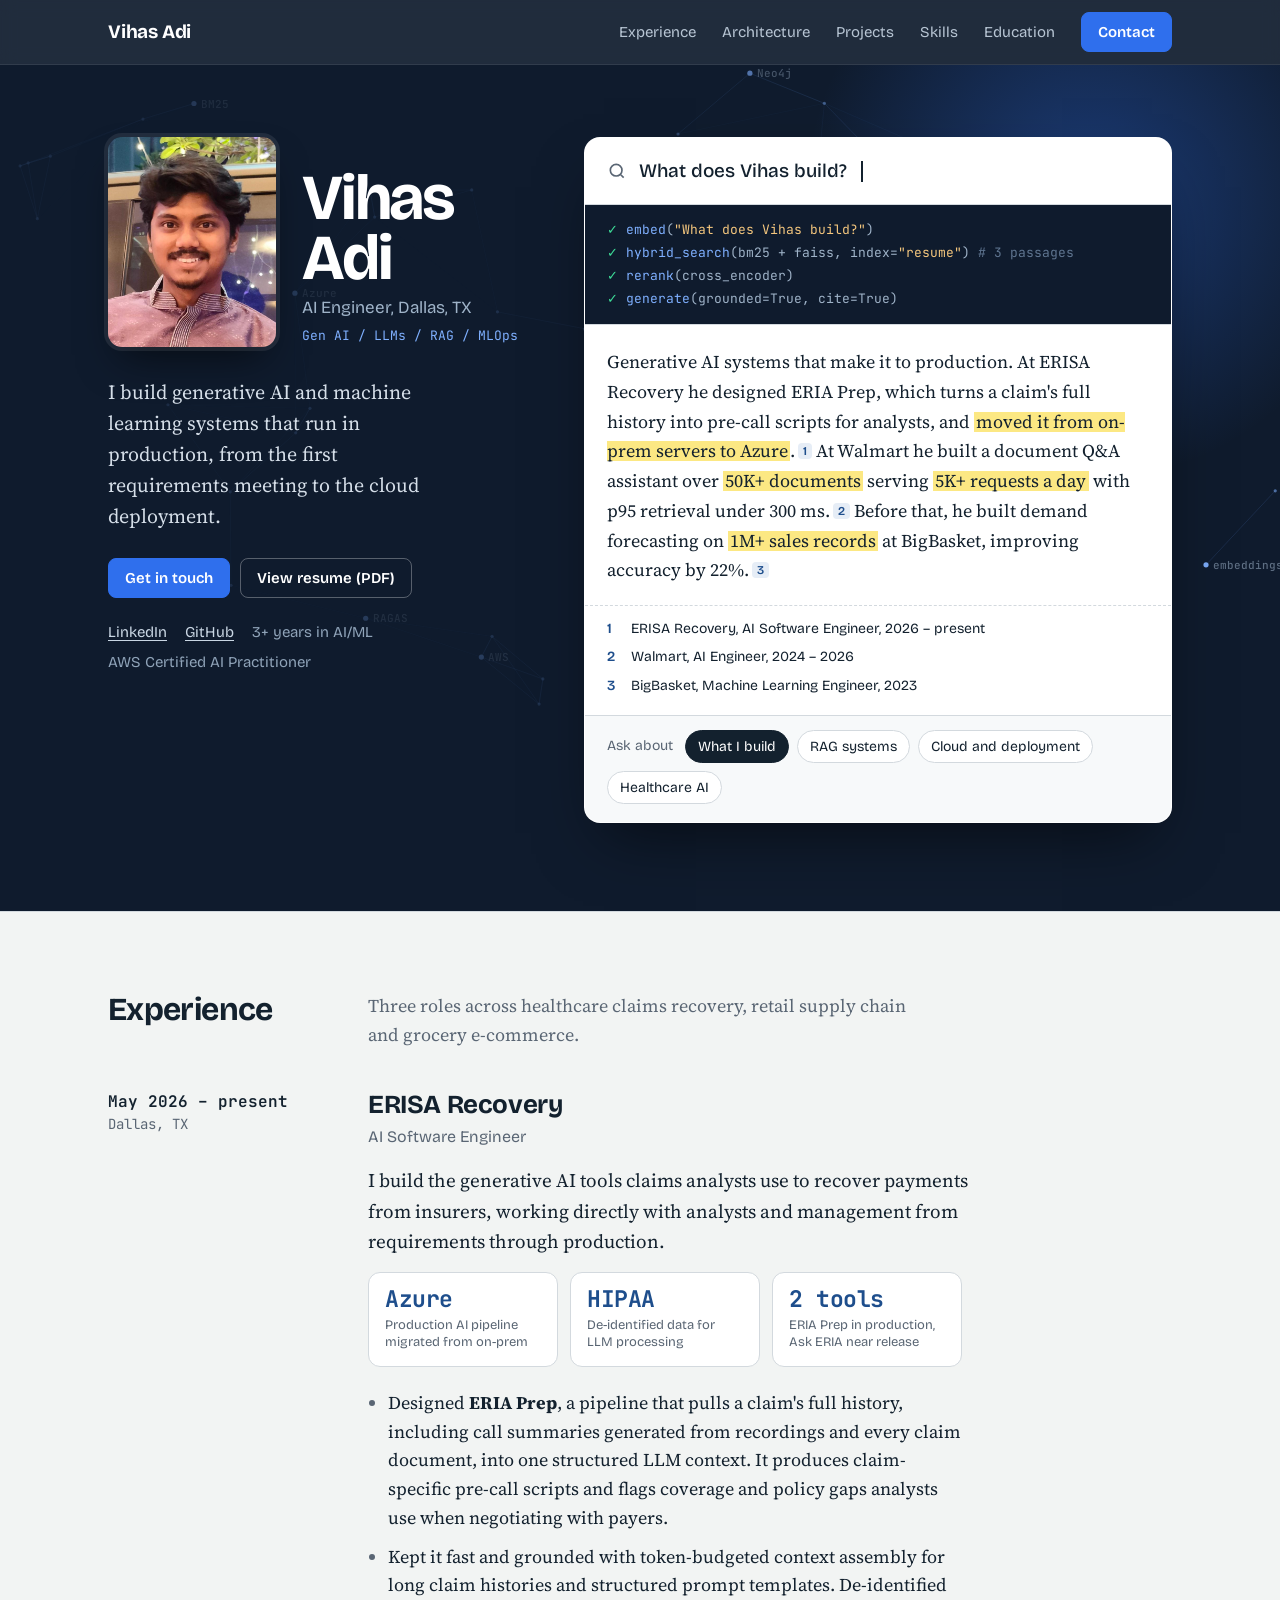
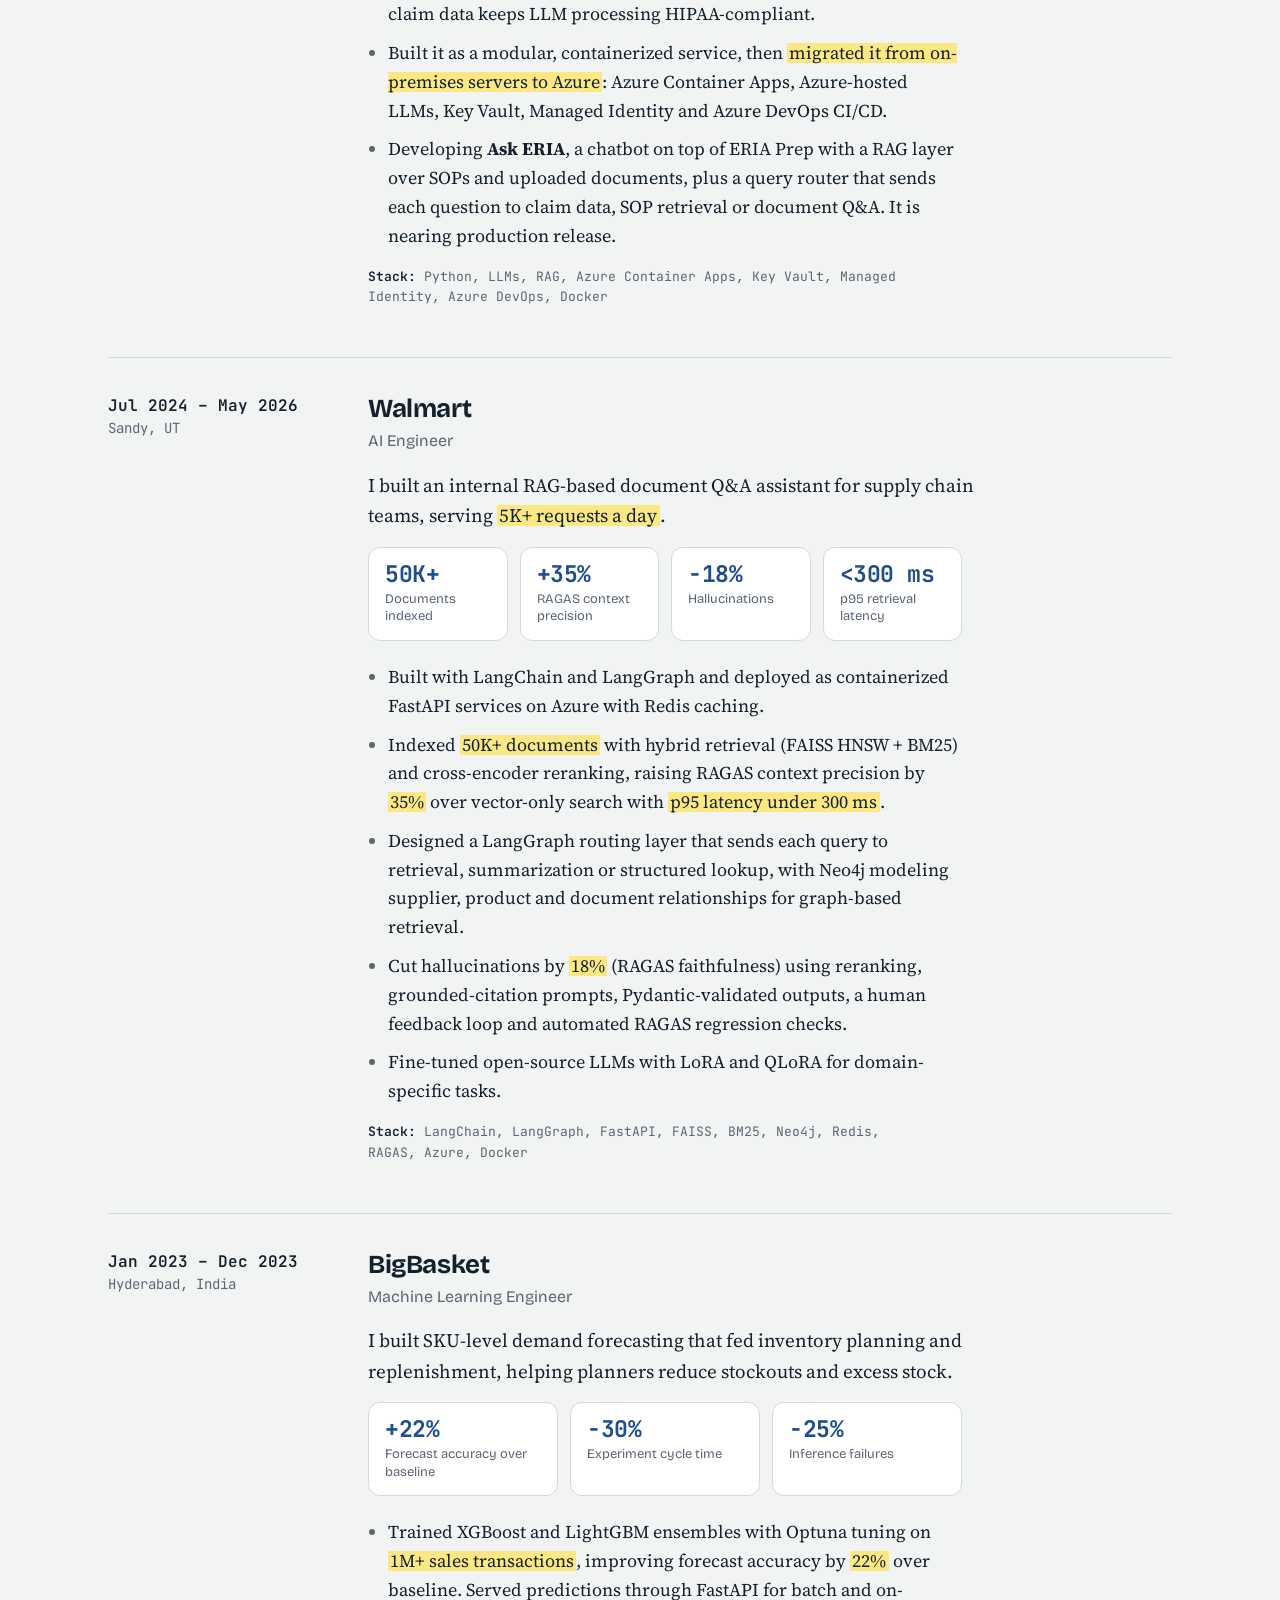
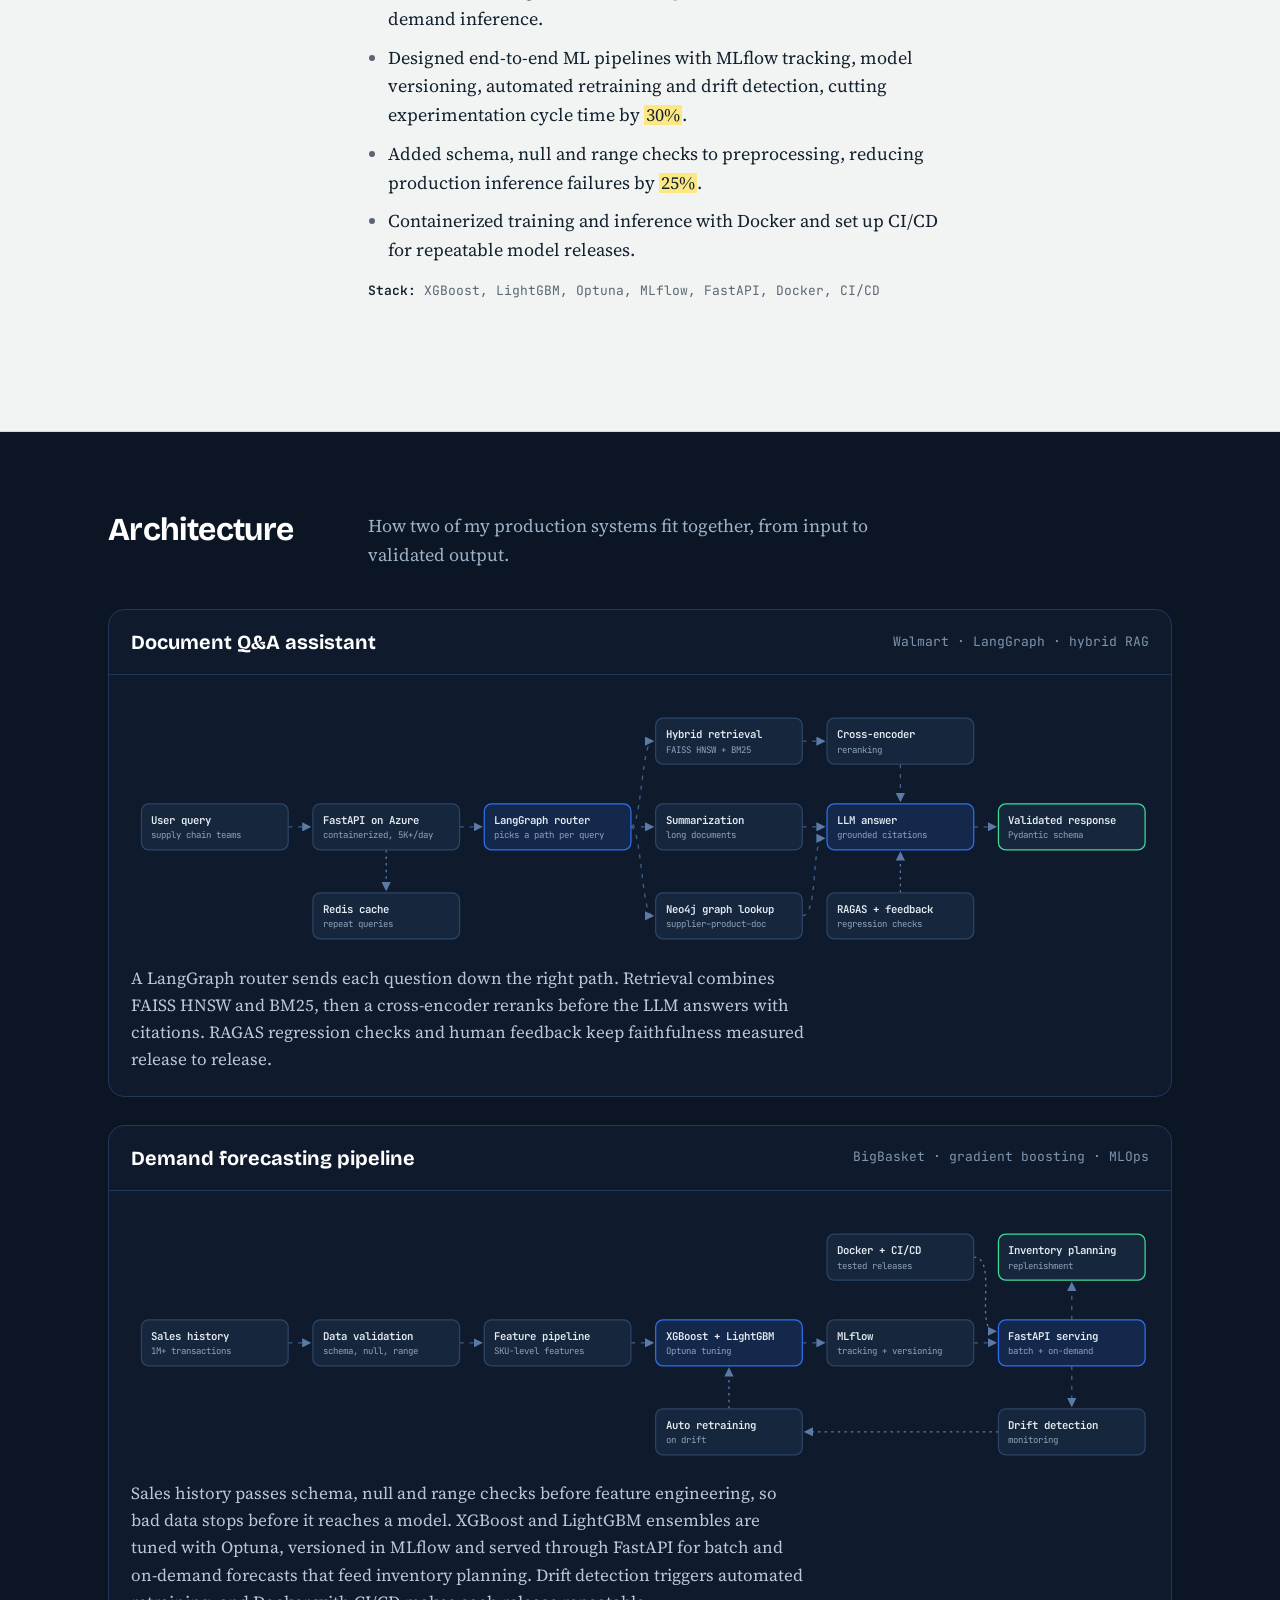
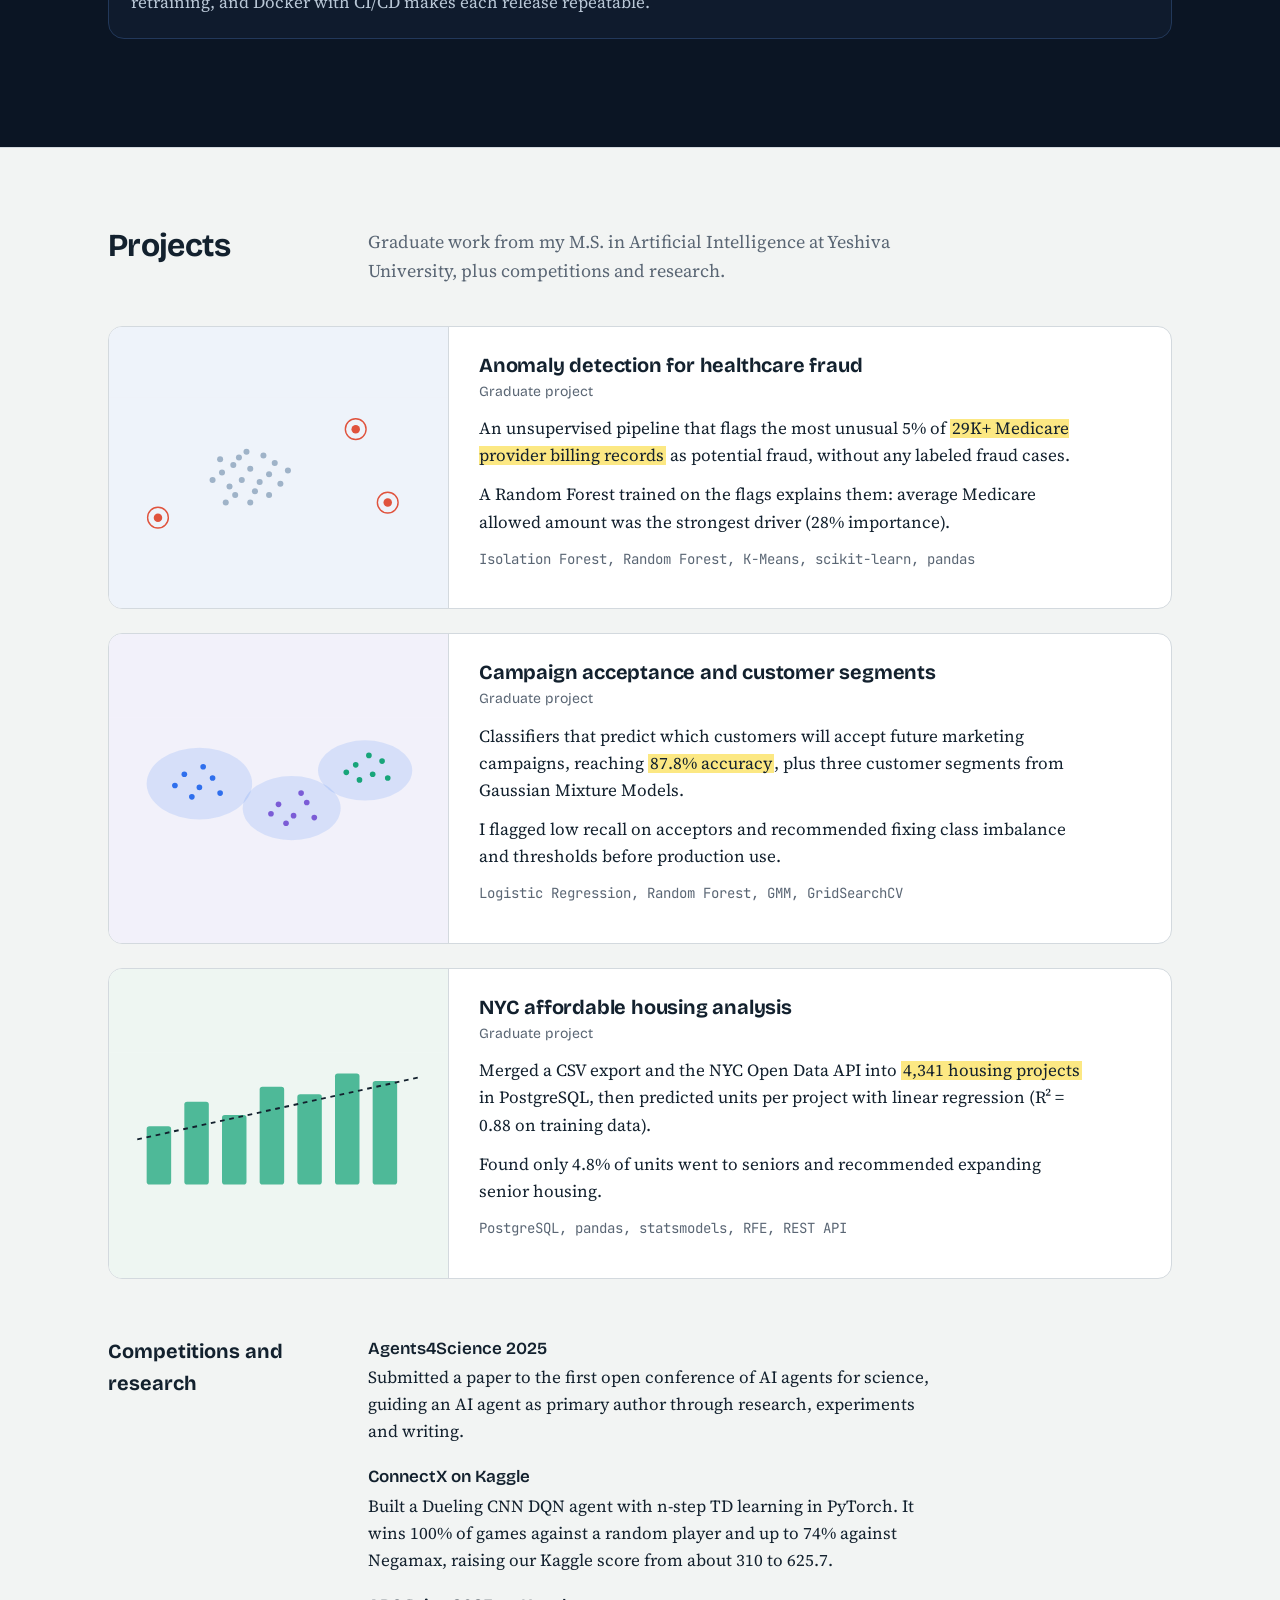
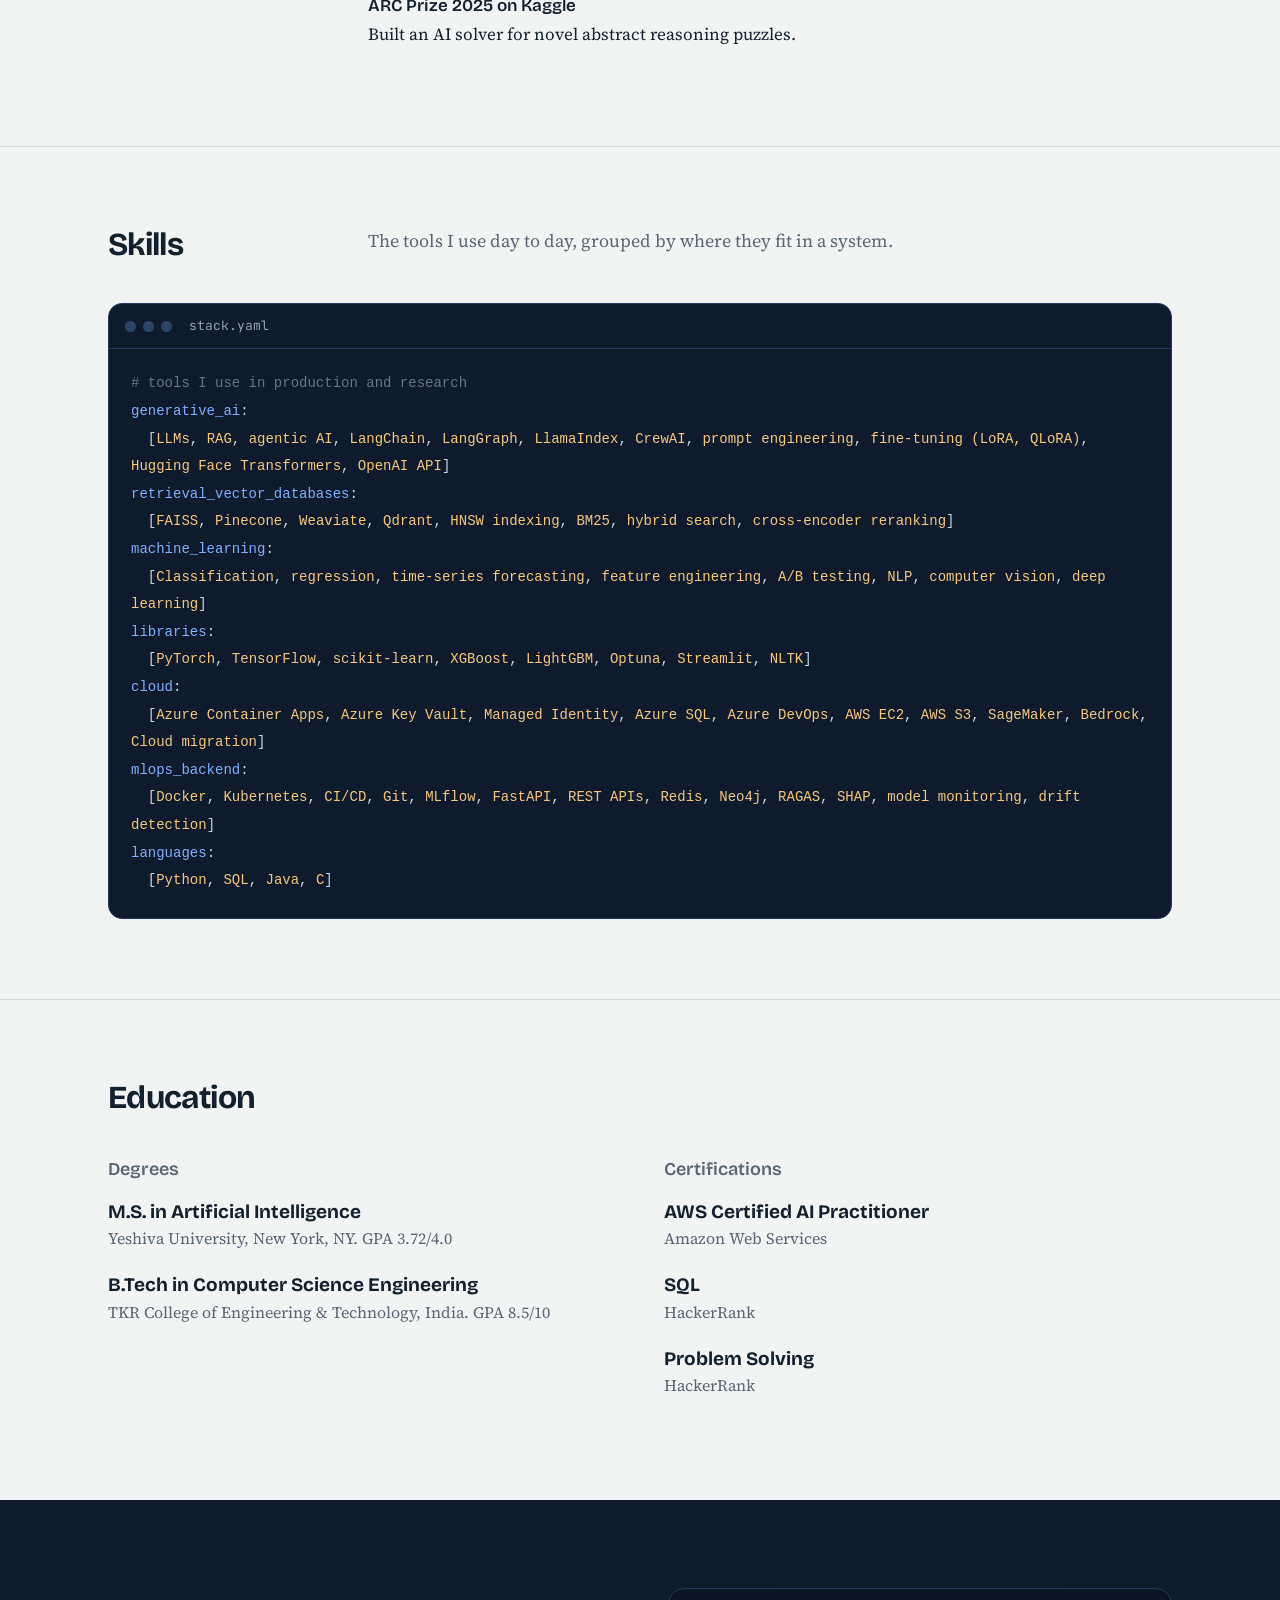
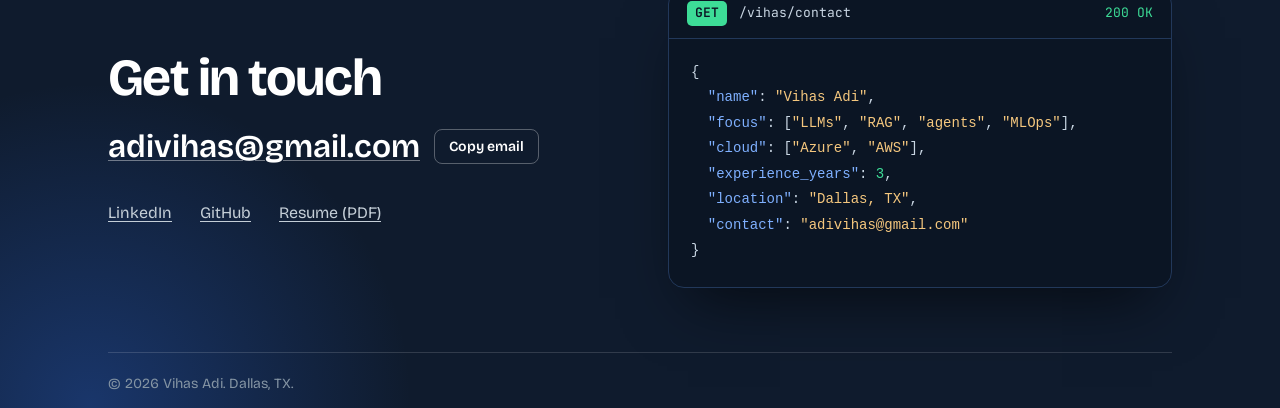
==== commit fc9b6aee: "Update resume link and job description Updated resume link and improved job description for Walmart " ====
--- a/index.html
+++ b/index.html
@@ -271,7 +271,7 @@
       <p class="intro">I build generative AI and machine learning systems that run in production, from the first requirements meeting to the cloud deployment.</p>
       <div class="actions">
         <a class="btn" href="#contact">Get in touch</a>
-        <a class="btn ghost" href="https://drive.google.com/file/d/1Zyj1KPnMgSEQ74-l2fdRkX_ZXhYcXXlP/view" target="_blank" rel="noopener">View resume (PDF)</a>
+        <a class="btn ghost" href="https://drive.google.com/file/d/1sa3YesFUQ30bhpmMl-ifszQ9lJoW9Q9A/view?usp=sharing" target="_blank" rel="noopener">View resume (PDF)</a>
       </div>
       <div class="meta">
         <a href="https://www.linkedin.com/in/vihas-adi-009531294/" target="_blank" rel="noopener">LinkedIn</a>
@@ -333,7 +333,7 @@
       <div>
         <h3>Walmart</h3>
         <p class="title">AI Engineer</p>
-        <p class="lead">I built an internal document Q&amp;A assistant for supply chain teams, serving <mark>5K+ requests a day</mark>.</p>
+        <p class="lead">I built an internal RAG-based document Q&amp;A assistant for supply chain teams, serving <mark>5K+ requests a day</mark>.</p>
         <div class="results">
           <div><b>50K+</b><span>Documents indexed</span></div>
           <div><b>+35%</b><span>RAGAS context precision</span></div>
